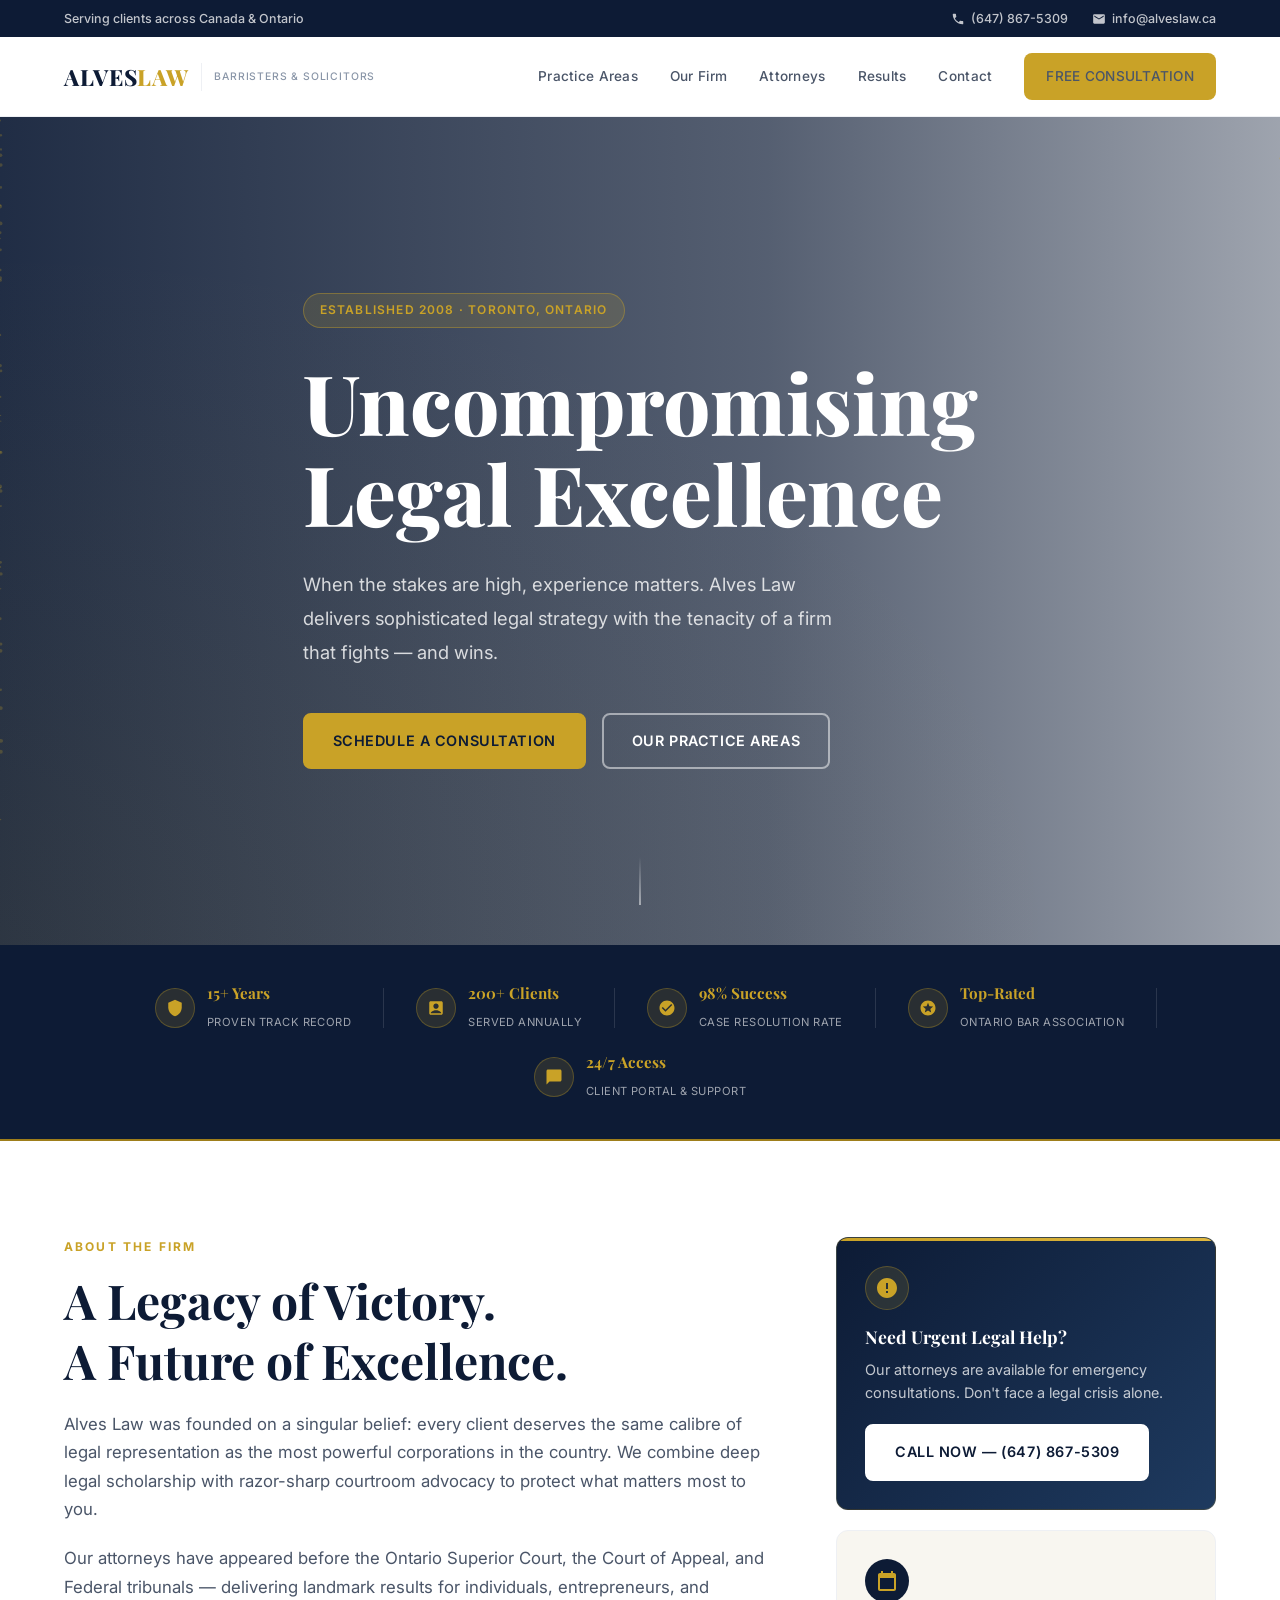
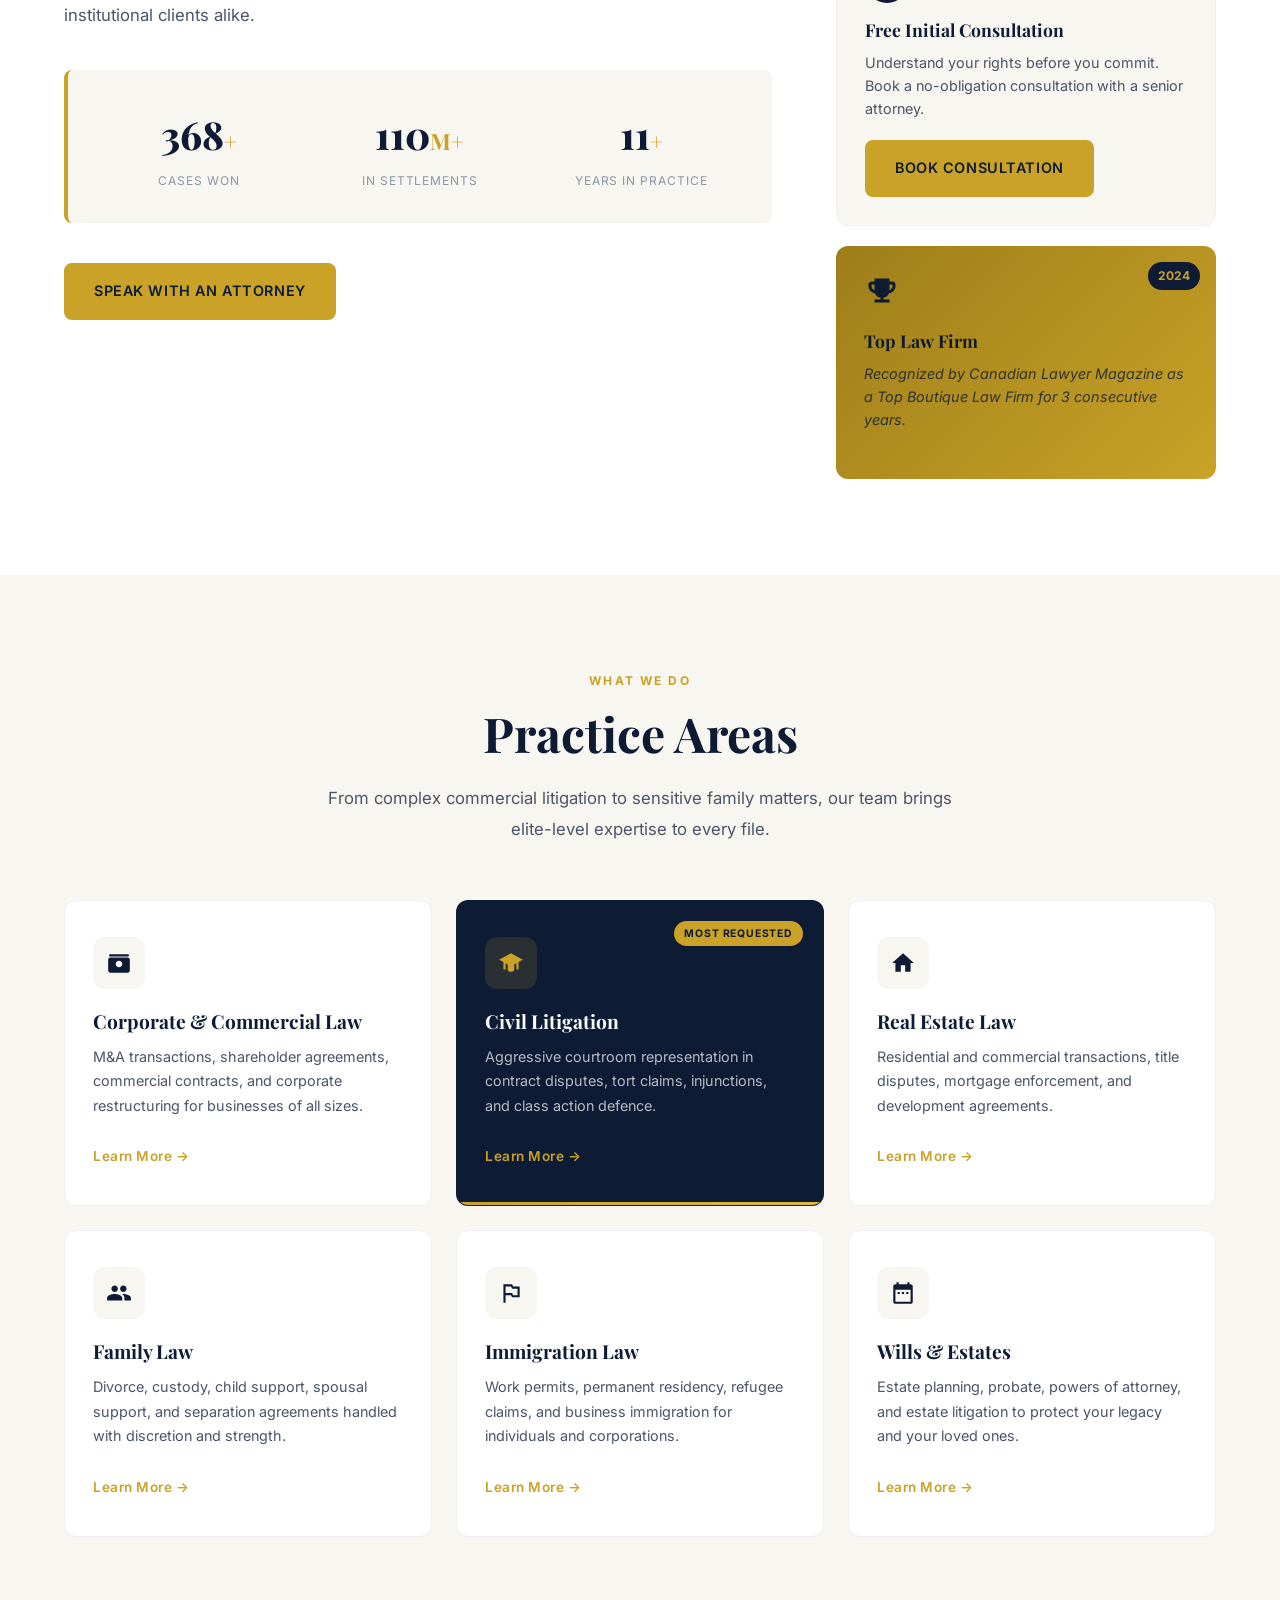
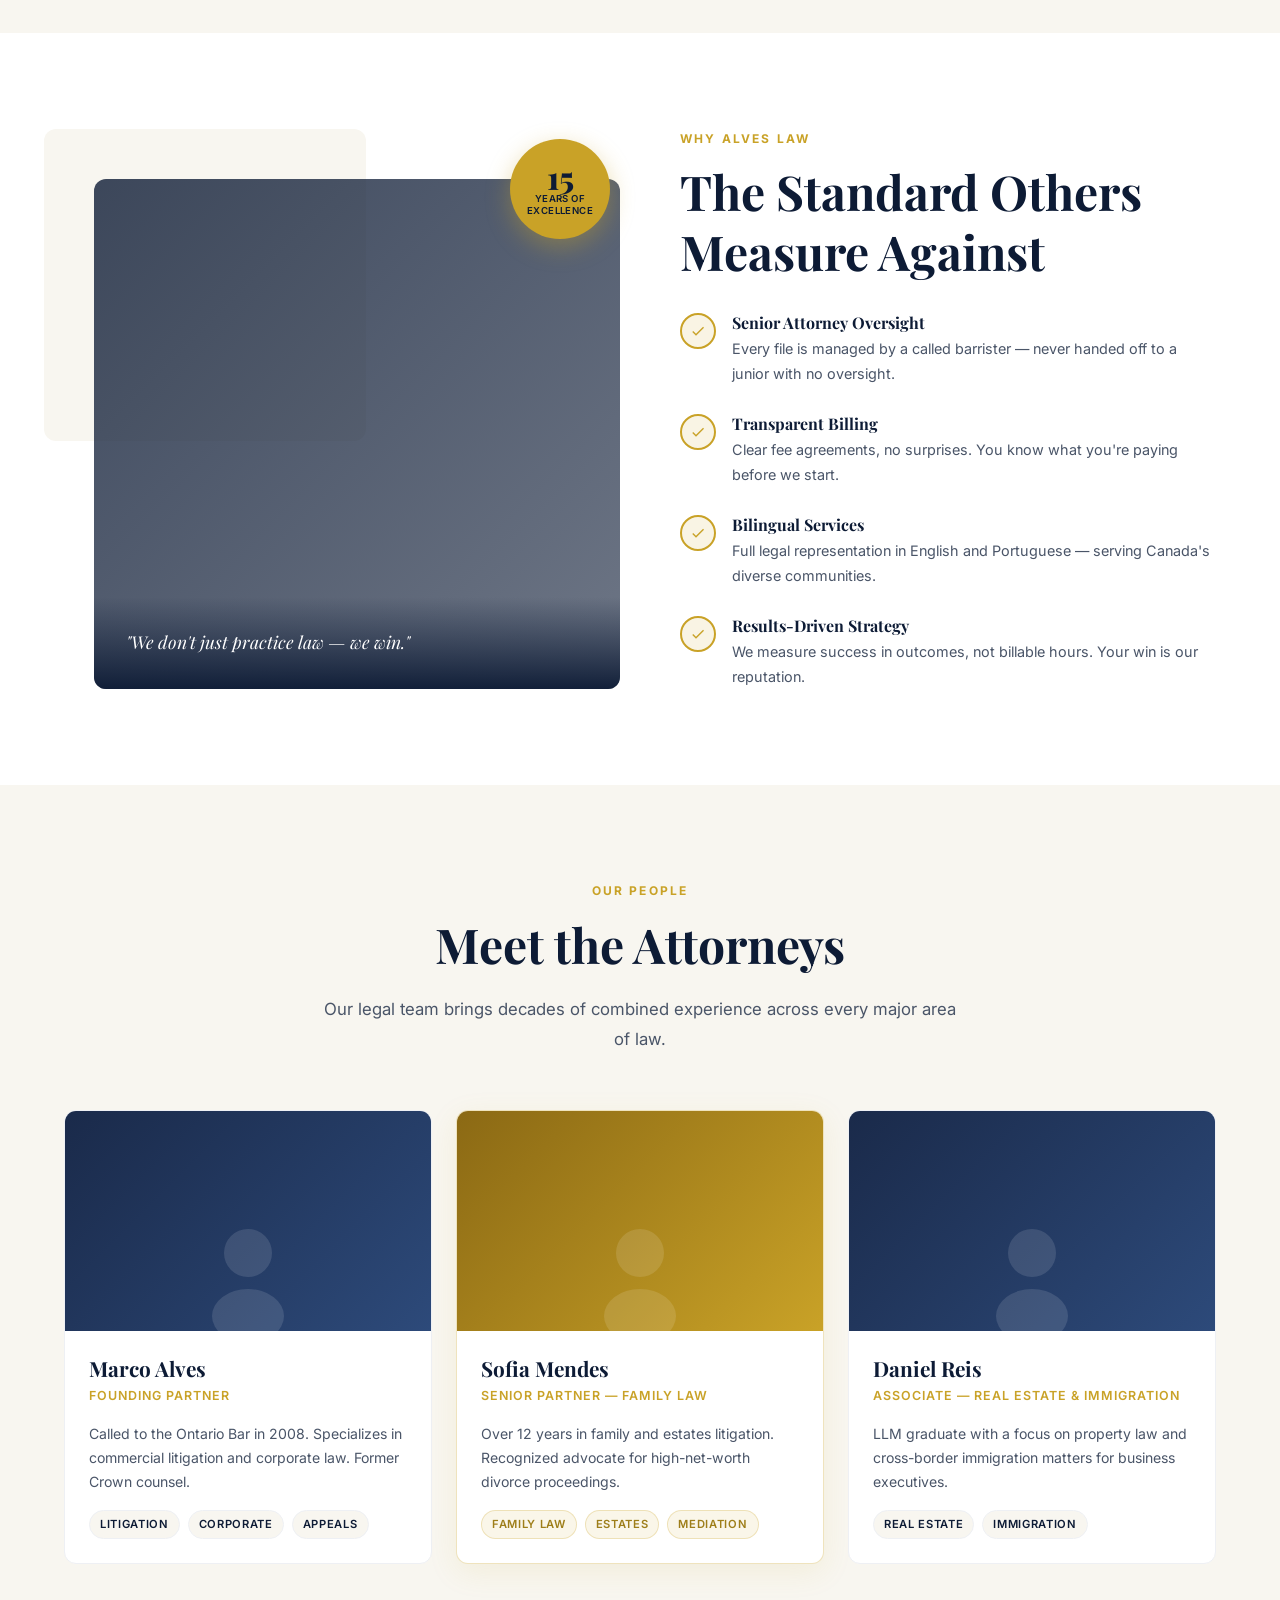
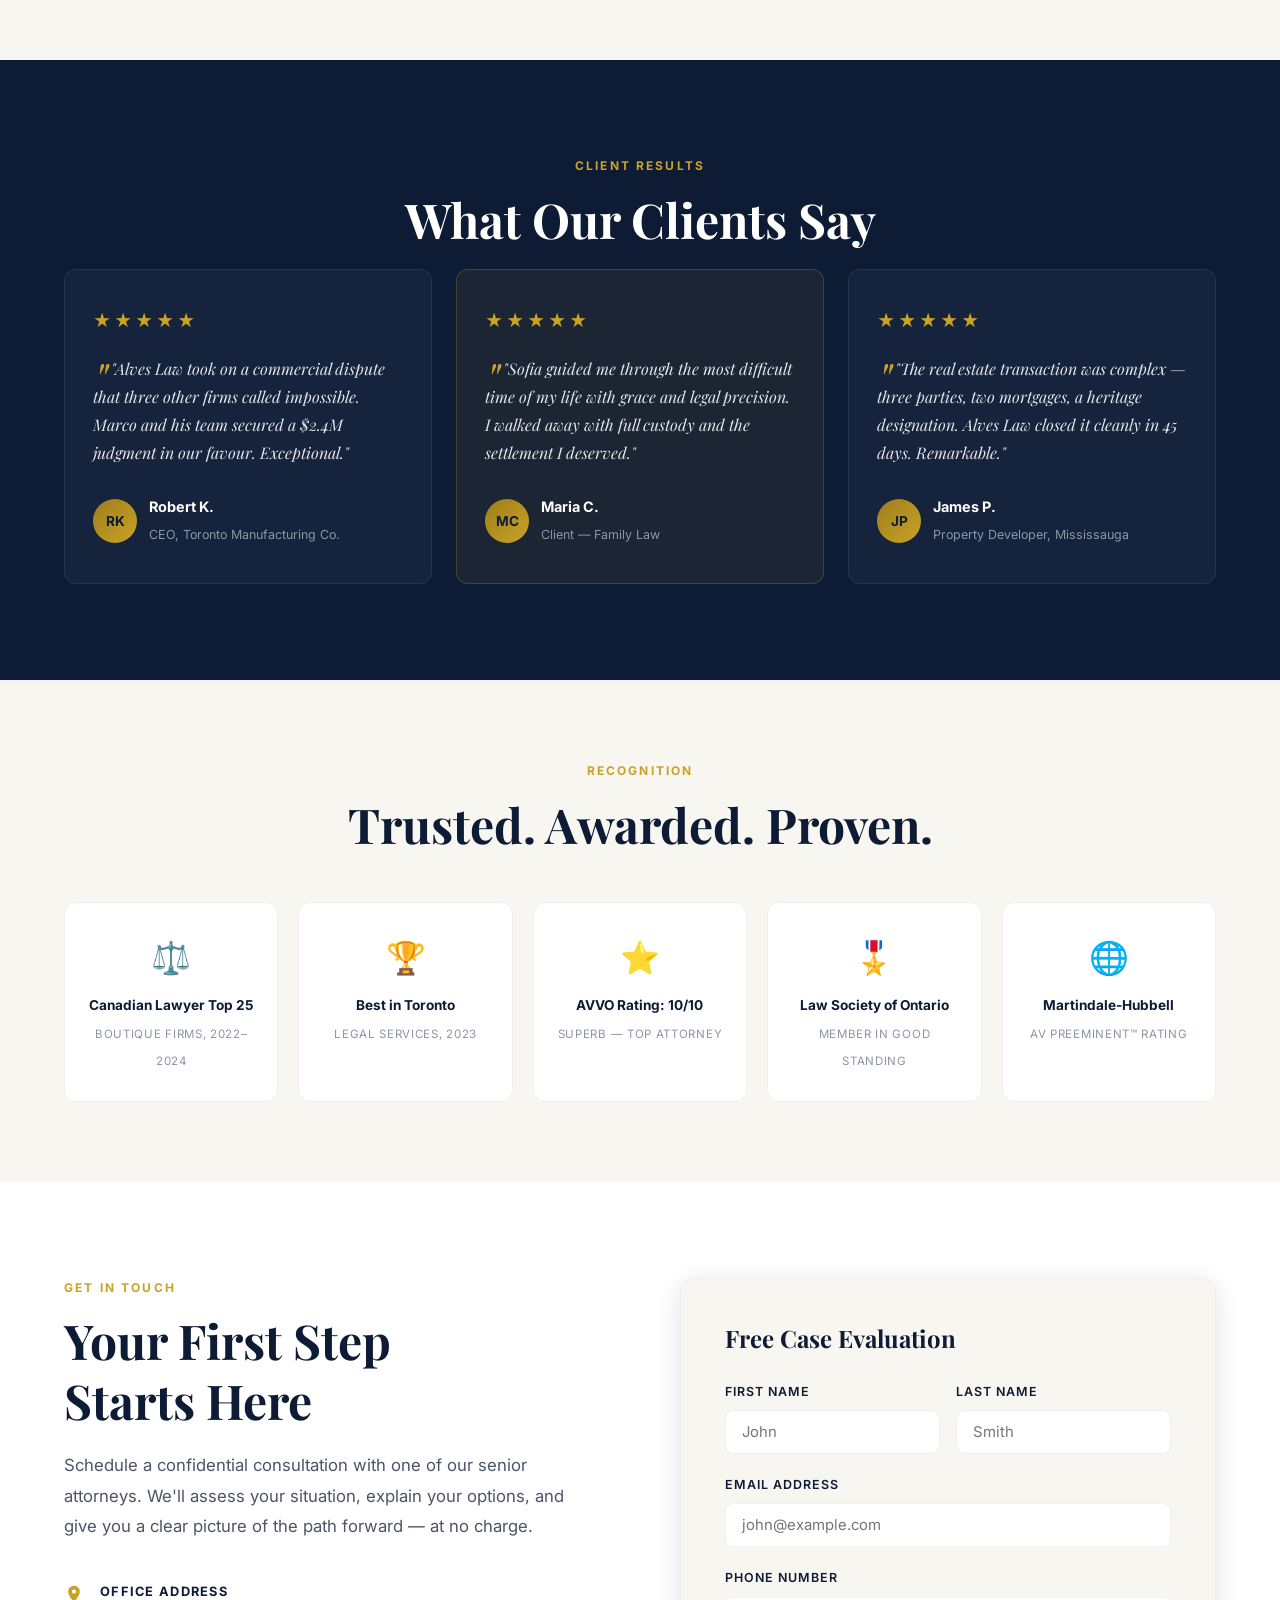
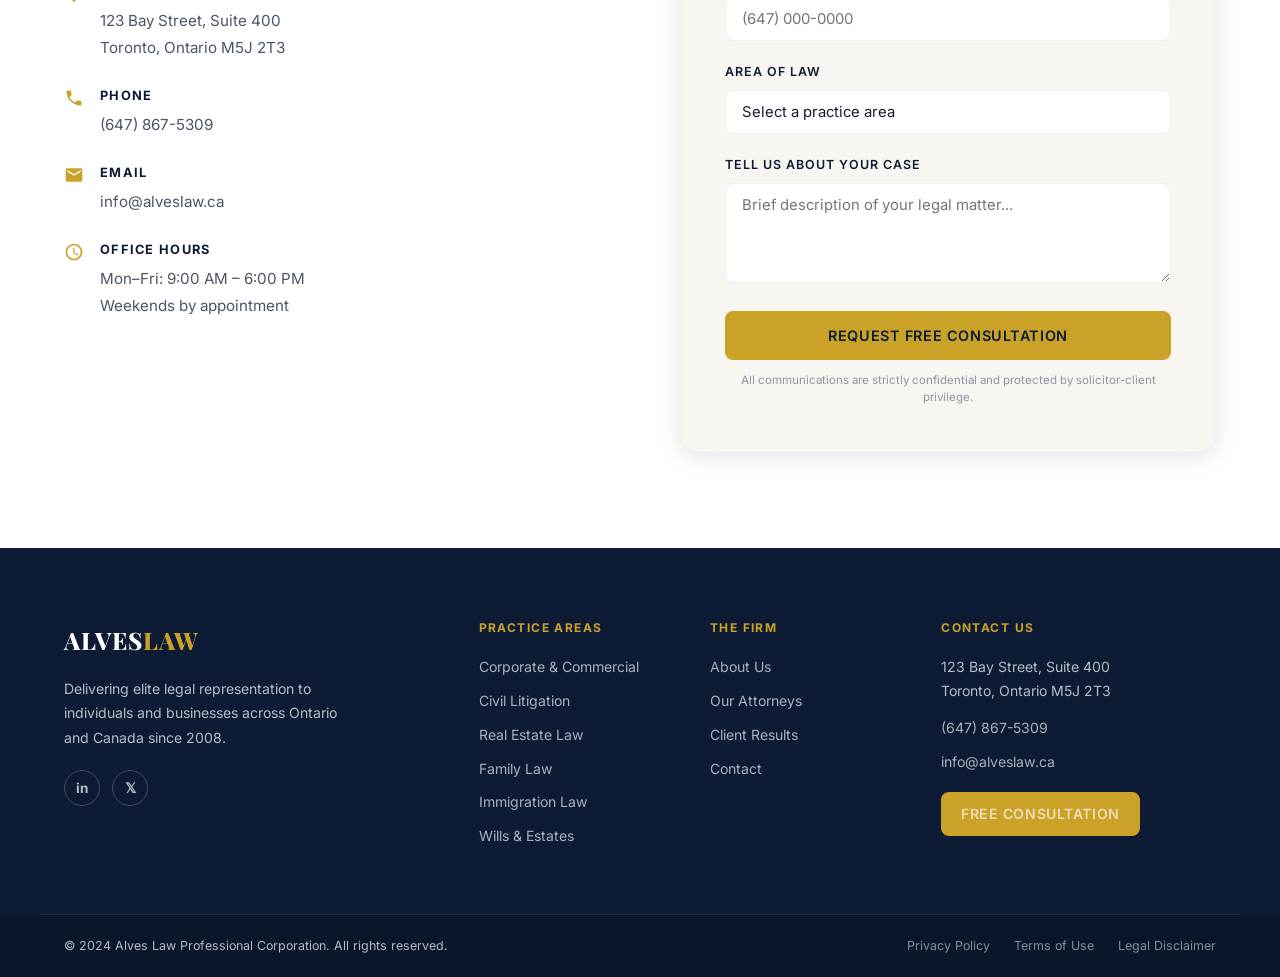
==== index.html @ ca3b2f68 "Add premium Alves Law homepage Full single-page homepage with navy/gold branding, hero section, trus" ====
<!DOCTYPE html>
<html lang="en">
<head>
  <meta charset="UTF-8" />
  <meta name="viewport" content="width=device-width, initial-scale=1.0" />
  <meta name="description" content="Alves Law — A premier Canadian law firm delivering exceptional legal counsel in corporate, litigation, real estate, and family law." />
  <title>Alves Law | Premier Canadian Law Firm</title>
  <link rel="preconnect" href="https://fonts.googleapis.com" />
  <link rel="preconnect" href="https://fonts.gstatic.com" crossorigin />
  <link href="https://fonts.googleapis.com/css2?family=Playfair+Display:wght@400;600;700;800&family=Inter:wght@300;400;500;600&display=swap" rel="stylesheet" />
  <link rel="stylesheet" href="css/style.css" />
</head>
<body>

  <!-- ─── TOP BAR ─────────────────────────────────────────────── -->
  <div class="top-bar">
    <div class="container top-bar__inner">
      <span>Serving clients across Canada &amp; Ontario</span>
      <div class="top-bar__right">
        <a href="tel:+16478675309"><svg viewBox="0 0 24 24"><path d="M6.6 10.8c1.4 2.8 3.8 5.1 6.6 6.6l2.2-2.2c.3-.3.7-.4 1-.2 1.1.4 2.3.6 3.6.6.6 0 1 .4 1 1V20c0 .6-.4 1-1 1-9.4 0-17-7.6-17-17 0-.6.4-1 1-1h3.5c.6 0 1 .4 1 1 0 1.3.2 2.5.6 3.6.1.3 0 .7-.2 1L6.6 10.8z"/></svg>(647) 867-5309</a>
        <a href="mailto:info@alveslaw.ca"><svg viewBox="0 0 24 24"><path d="M20 4H4c-1.1 0-2 .9-2 2v12c0 1.1.9 2 2 2h16c1.1 0 2-.9 2-2V6c0-1.1-.9-2-2-2zm0 4l-8 5-8-5V6l8 5 8-5v2z"/></svg>info@alveslaw.ca</a>
      </div>
    </div>
  </div>

  <!-- ─── NAVIGATION ──────────────────────────────────────────── -->
  <header class="navbar" id="navbar">
    <div class="container navbar__inner">
      <a href="/" class="logo">
        <span class="logo__wordmark">ALVES<span>LAW</span></span>
        <span class="logo__divider"></span>
        <span class="logo__sub">Barristers &amp; Solicitors</span>
      </a>
      <nav class="nav__links" id="navLinks">
        <a href="#practice-areas">Practice Areas</a>
        <a href="#about">Our Firm</a>
        <a href="#team">Attorneys</a>
        <a href="#testimonials">Results</a>
        <a href="#contact">Contact</a>
        <a href="#contact" class="btn btn--nav">Free Consultation</a>
      </nav>
      <button class="hamburger" id="hamburger" aria-label="Open menu">
        <span></span><span></span><span></span>
      </button>
    </div>
  </header>

  <!-- ─── HERO ────────────────────────────────────────────────── -->
  <section class="hero">
    <div class="hero__overlay"></div>
    <div class="hero__particles" id="particles"></div>
    <div class="container hero__content">
      <div class="hero__badge">Established 2008 · Toronto, Ontario</div>
      <h1 class="hero__headline">
        Uncompromising<br />Legal Excellence
      </h1>
      <p class="hero__sub">
        When the stakes are high, experience matters. Alves Law delivers
        sophisticated legal strategy with the tenacity of a firm that fights — and wins.
      </p>
      <div class="hero__cta">
        <a href="#contact" class="btn btn--primary">Schedule a Consultation</a>
        <a href="#practice-areas" class="btn btn--ghost">Our Practice Areas</a>
      </div>
    </div>
    <div class="hero__scroll">
      <span></span>
    </div>
  </section>

  <!-- ─── TRUST STRIP ─────────────────────────────────────────── -->
  <section class="trust-strip">
    <div class="container trust-strip__inner">
      <div class="trust-item">
        <div class="trust-item__icon">
          <svg viewBox="0 0 24 24"><path d="M12 1L3 5v6c0 5.55 3.84 10.74 9 12 5.16-1.26 9-6.45 9-12V5l-9-4z"/></svg>
        </div>
        <div>
          <strong>15+ Years</strong>
          <span>Proven Track Record</span>
        </div>
      </div>
      <div class="trust-divider"></div>
      <div class="trust-item">
        <div class="trust-item__icon">
          <svg viewBox="0 0 24 24"><path d="M19 3H5c-1.1 0-2 .9-2 2v14c0 1.1.9 2 2 2h14c1.1 0 2-.9 2-2V5c0-1.1-.9-2-2-2zm-7 3c1.93 0 3.5 1.57 3.5 3.5S13.93 13 12 13s-3.5-1.57-3.5-3.5S10.07 6 12 6zm7 13H5v-.23c0-.62.28-1.2.76-1.58C7.47 15.82 9.64 15 12 15s4.53.82 6.24 2.19c.48.38.76.97.76 1.58V19z"/></svg>
        </div>
        <div>
          <strong>200+ Clients</strong>
          <span>Served Annually</span>
        </div>
      </div>
      <div class="trust-divider"></div>
      <div class="trust-item">
        <div class="trust-item__icon">
          <svg viewBox="0 0 24 24"><path d="M12 2C6.48 2 2 6.48 2 12s4.48 10 10 10 10-4.48 10-10S17.52 2 12 2zm-2 15l-5-5 1.41-1.41L10 14.17l7.59-7.59L19 8l-9 9z"/></svg>
        </div>
        <div>
          <strong>98% Success</strong>
          <span>Case Resolution Rate</span>
        </div>
      </div>
      <div class="trust-divider"></div>
      <div class="trust-item">
        <div class="trust-item__icon">
          <svg viewBox="0 0 24 24"><path d="M11.99 2C6.47 2 2 6.48 2 12s4.47 10 9.99 10C17.52 22 22 17.52 22 12S17.52 2 11.99 2zm4.24 16L12 15.45 7.77 18l1.12-4.81-3.73-3.23 4.92-.42L12 5l1.92 4.53 4.92.42-3.73 3.23L16.23 18z"/></svg>
        </div>
        <div>
          <strong>Top-Rated</strong>
          <span>Ontario Bar Association</span>
        </div>
      </div>
      <div class="trust-divider"></div>
      <div class="trust-item">
        <div class="trust-item__icon">
          <svg viewBox="0 0 24 24"><path d="M20 2H4c-1.1 0-2 .9-2 2v18l4-4h14c1.1 0 2-.9 2-2V4c0-1.1-.9-2-2-2z"/></svg>
        </div>
        <div>
          <strong>24/7 Access</strong>
          <span>Client Portal &amp; Support</span>
        </div>
      </div>
    </div>
  </section>

  <!-- ─── INTRO + SIDE CARDS ──────────────────────────────────── -->
  <section class="intro" id="about">
    <div class="container intro__grid">
      <div class="intro__main">
        <div class="section-label">About the Firm</div>
        <h2 class="section-title">A Legacy of Victory.<br />A Future of Excellence.</h2>
        <p>Alves Law was founded on a singular belief: every client deserves the same calibre of legal representation as the most powerful corporations in the country. We combine deep legal scholarship with razor-sharp courtroom advocacy to protect what matters most to you.</p>
        <p>Our attorneys have appeared before the Ontario Superior Court, the Court of Appeal, and Federal tribunals — delivering landmark results for individuals, entrepreneurs, and institutional clients alike.</p>
        <div class="intro__stats">
          <div class="stat">
            <span class="stat__num" data-target="500">0</span><span class="stat__suffix">+</span>
            <span class="stat__label">Cases Won</span>
          </div>
          <div class="stat">
            <span class="stat__num" data-target="150">0</span><span class="stat__suffix">M+</span>
            <span class="stat__label">In Settlements</span>
          </div>
          <div class="stat">
            <span class="stat__num" data-target="15">0</span><span class="stat__suffix">+</span>
            <span class="stat__label">Years in Practice</span>
          </div>
        </div>
        <a href="#contact" class="btn btn--primary">Speak With an Attorney</a>
      </div>
      <aside class="intro__sidebar">
        <div class="side-card side-card--urgent">
          <div class="side-card__icon">
            <svg viewBox="0 0 24 24"><path d="M12 2C6.48 2 2 6.48 2 12s4.48 10 10 10 10-4.48 10-10S17.52 2 12 2zm1 15h-2v-2h2v2zm0-4h-2V7h2v6z"/></svg>
          </div>
          <h3>Need Urgent Legal Help?</h3>
          <p>Our attorneys are available for emergency consultations. Don't face a legal crisis alone.</p>
          <a href="tel:+16478675309" class="btn btn--white">Call Now — (647) 867-5309</a>
        </div>
        <div class="side-card side-card--consult">
          <div class="side-card__icon">
            <svg viewBox="0 0 24 24"><path d="M19 4h-1V2h-2v2H8V2H6v2H5c-1.11 0-1.99.9-1.99 2L3 20c0 1.1.89 2 2 2h14c1.1 0 2-.9 2-2V6c0-1.1-.9-2-2-2zm0 16H5V9h14v11z"/></svg>
          </div>
          <h3>Free Initial Consultation</h3>
          <p>Understand your rights before you commit. Book a no-obligation consultation with a senior attorney.</p>
          <a href="#contact" class="btn btn--gold">Book Consultation</a>
        </div>
        <div class="side-card side-card--award">
          <div class="side-card__badge">2024</div>
          <svg class="side-card__trophy" viewBox="0 0 24 24"><path d="M19 5h-2V3H7v2H5c-1.1 0-2 .9-2 2v1c0 2.55 1.92 4.63 4.39 4.94.63 1.5 1.98 2.63 3.61 2.96V17H7v2h10v-2h-4v-1.1c1.63-.33 2.98-1.46 3.61-2.96C19.08 12.63 21 10.55 21 8V7c0-1.1-.9-2-2-2zM5 8V7h2v3.82C5.84 10.4 5 9.3 5 8zm14 0c0 1.3-.84 2.4-2 2.82V7h2v1z"/></svg>
          <h3>Top Law Firm</h3>
          <p>Recognized by <em>Canadian Lawyer Magazine</em> as a Top Boutique Law Firm for 3 consecutive years.</p>
        </div>
      </aside>
    </div>
  </section>

  <!-- ─── PRACTICE AREAS ──────────────────────────────────────── -->
  <section class="practice" id="practice-areas">
    <div class="container">
      <div class="section-label center">What We Do</div>
      <h2 class="section-title center">Practice Areas</h2>
      <p class="section-sub">From complex commercial litigation to sensitive family matters, our team brings elite-level expertise to every file.</p>
      <div class="practice__grid">

        <div class="practice-card">
          <div class="practice-card__icon">
            <svg viewBox="0 0 24 24"><path d="M20 7H4c-1.1 0-2 .9-2 2v10c0 1.1.9 2 2 2h16c1.1 0 2-.9 2-2V9c0-1.1-.9-2-2-2zm-8 9c-1.66 0-3-1.34-3-3s1.34-3 3-3 3 1.34 3 3-1.34 3-3 3zM3 6h18V4H3v2z"/></svg>
          </div>
          <h3>Corporate &amp; Commercial Law</h3>
          <p>M&amp;A transactions, shareholder agreements, commercial contracts, and corporate restructuring for businesses of all sizes.</p>
          <a href="#contact" class="practice-card__link">Learn More →</a>
        </div>

        <div class="practice-card practice-card--featured">
          <div class="practice-card__badge">Most Requested</div>
          <div class="practice-card__icon">
            <svg viewBox="0 0 24 24"><path d="M12 3L1 9l4 2.18V18h2v-5.82l2 1.09V18c0 1.1.9 2 2 2h2c1.1 0 2-.9 2-2v-4.73l2-1.09V18h2v-6.82L23 9 12 3z"/></svg>
          </div>
          <h3>Civil Litigation</h3>
          <p>Aggressive courtroom representation in contract disputes, tort claims, injunctions, and class action defence.</p>
          <a href="#contact" class="practice-card__link">Learn More →</a>
        </div>

        <div class="practice-card">
          <div class="practice-card__icon">
            <svg viewBox="0 0 24 24"><path d="M10 20v-6h4v6h5v-8h3L12 3 2 12h3v8z"/></svg>
          </div>
          <h3>Real Estate Law</h3>
          <p>Residential and commercial transactions, title disputes, mortgage enforcement, and development agreements.</p>
          <a href="#contact" class="practice-card__link">Learn More →</a>
        </div>

        <div class="practice-card">
          <div class="practice-card__icon">
            <svg viewBox="0 0 24 24"><path d="M16 11c1.66 0 2.99-1.34 2.99-3S17.66 5 16 5c-1.66 0-3 1.34-3 3s1.34 3 3 3zm-8 0c1.66 0 2.99-1.34 2.99-3S9.66 5 8 5C6.34 5 5 6.34 5 8s1.34 3 3 3zm0 2c-2.33 0-7 1.17-7 3.5V19h14v-2.5c0-2.33-4.67-3.5-7-3.5zm8 0c-.29 0-.62.02-.97.05 1.16.84 1.97 1.97 1.97 3.45V19h6v-2.5c0-2.33-4.67-3.5-7-3.5z"/></svg>
          </div>
          <h3>Family Law</h3>
          <p>Divorce, custody, child support, spousal support, and separation agreements handled with discretion and strength.</p>
          <a href="#contact" class="practice-card__link">Learn More →</a>
        </div>

        <div class="practice-card">
          <div class="practice-card__icon">
            <svg viewBox="0 0 24 24"><path d="M14 6l-1-2H5v17h2v-7h5l1 2h7V6h-6zm4 8h-4l-1-2H7V6h5l1 2h5v6z"/></svg>
          </div>
          <h3>Immigration Law</h3>
          <p>Work permits, permanent residency, refugee claims, and business immigration for individuals and corporations.</p>
          <a href="#contact" class="practice-card__link">Learn More →</a>
        </div>

        <div class="practice-card">
          <div class="practice-card__icon">
            <svg viewBox="0 0 24 24"><path d="M9 11H7v2h2v-2zm4 0h-2v2h2v-2zm4 0h-2v2h2v-2zm2-7h-1V2h-2v2H8V2H6v2H5c-1.11 0-1.99.9-1.99 2L3 20c0 1.1.89 2 2 2h14c1.1 0 2-.9 2-2V6c0-1.1-.9-2-2-2zm0 16H5V9h14v11z"/></svg>
          </div>
          <h3>Wills &amp; Estates</h3>
          <p>Estate planning, probate, powers of attorney, and estate litigation to protect your legacy and your loved ones.</p>
          <a href="#contact" class="practice-card__link">Learn More →</a>
        </div>

      </div>
    </div>
  </section>

  <!-- ─── WHY CHOOSE US ───────────────────────────────────────── -->
  <section class="why">
    <div class="container why__inner">
      <div class="why__image">
        <div class="why__image-block">
          <div class="why__image-accent"></div>
          <div class="why__image-main">
            <div class="why__image-overlay">
              <span class="why__image-quote">"We don't just practice law — we win."</span>
            </div>
          </div>
          <div class="why__experience-badge">
            <strong>15</strong>
            <span>Years of<br/>Excellence</span>
          </div>
        </div>
      </div>
      <div class="why__content">
        <div class="section-label">Why Alves Law</div>
        <h2 class="section-title">The Standard Others<br />Measure Against</h2>
        <div class="why__list">
          <div class="why__item">
            <div class="why__item-icon">
              <svg viewBox="0 0 24 24"><path d="M9 16.17L4.83 12l-1.42 1.41L9 19 21 7l-1.41-1.41z"/></svg>
            </div>
            <div>
              <h4>Senior Attorney Oversight</h4>
              <p>Every file is managed by a called barrister — never handed off to a junior with no oversight.</p>
            </div>
          </div>
          <div class="why__item">
            <div class="why__item-icon">
              <svg viewBox="0 0 24 24"><path d="M9 16.17L4.83 12l-1.42 1.41L9 19 21 7l-1.41-1.41z"/></svg>
            </div>
            <div>
              <h4>Transparent Billing</h4>
              <p>Clear fee agreements, no surprises. You know what you're paying before we start.</p>
            </div>
          </div>
          <div class="why__item">
            <div class="why__item-icon">
              <svg viewBox="0 0 24 24"><path d="M9 16.17L4.83 12l-1.42 1.41L9 19 21 7l-1.41-1.41z"/></svg>
            </div>
            <div>
              <h4>Bilingual Services</h4>
              <p>Full legal representation in English and Portuguese — serving Canada's diverse communities.</p>
            </div>
          </div>
          <div class="why__item">
            <div class="why__item-icon">
              <svg viewBox="0 0 24 24"><path d="M9 16.17L4.83 12l-1.42 1.41L9 19 21 7l-1.41-1.41z"/></svg>
            </div>
            <div>
              <h4>Results-Driven Strategy</h4>
              <p>We measure success in outcomes, not billable hours. Your win is our reputation.</p>
            </div>
          </div>
        </div>
      </div>
    </div>
  </section>

  <!-- ─── ATTORNEYS ────────────────────────────────────────────── -->
  <section class="team" id="team">
    <div class="container">
      <div class="section-label center">Our People</div>
      <h2 class="section-title center">Meet the Attorneys</h2>
      <p class="section-sub">Our legal team brings decades of combined experience across every major area of law.</p>
      <div class="team__grid">

        <div class="attorney-card">
          <div class="attorney-card__photo">
            <div class="attorney-card__photo-inner" style="background: linear-gradient(135deg, #1a2a4a 0%, #2d4a7a 100%);">
              <svg viewBox="0 0 80 80" class="attorney-silhouette"><circle cx="40" cy="28" r="16" fill="rgba(255,255,255,0.2)"/><ellipse cx="40" cy="70" rx="24" ry="18" fill="rgba(255,255,255,0.2)"/></svg>
            </div>
          </div>
          <div class="attorney-card__info">
            <h3>Marco Alves</h3>
            <span class="attorney-card__title">Founding Partner</span>
            <p>Called to the Ontario Bar in 2008. Specializes in commercial litigation and corporate law. Former Crown counsel.</p>
            <div class="attorney-card__tags">
              <span>Litigation</span><span>Corporate</span><span>Appeals</span>
            </div>
          </div>
        </div>

        <div class="attorney-card attorney-card--featured">
          <div class="attorney-card__photo">
            <div class="attorney-card__photo-inner" style="background: linear-gradient(135deg, #8b6914 0%, #c9a227 100%);">
              <svg viewBox="0 0 80 80" class="attorney-silhouette"><circle cx="40" cy="28" r="16" fill="rgba(255,255,255,0.2)"/><ellipse cx="40" cy="70" rx="24" ry="18" fill="rgba(255,255,255,0.2)"/></svg>
            </div>
          </div>
          <div class="attorney-card__info">
            <h3>Sofia Mendes</h3>
            <span class="attorney-card__title">Senior Partner — Family Law</span>
            <p>Over 12 years in family and estates litigation. Recognized advocate for high-net-worth divorce proceedings.</p>
            <div class="attorney-card__tags">
              <span>Family Law</span><span>Estates</span><span>Mediation</span>
            </div>
          </div>
        </div>

        <div class="attorney-card">
          <div class="attorney-card__photo">
            <div class="attorney-card__photo-inner" style="background: linear-gradient(135deg, #1a2a4a 0%, #2d4a7a 100%);">
              <svg viewBox="0 0 80 80" class="attorney-silhouette"><circle cx="40" cy="28" r="16" fill="rgba(255,255,255,0.2)"/><ellipse cx="40" cy="70" rx="24" ry="18" fill="rgba(255,255,255,0.2)"/></svg>
            </div>
          </div>
          <div class="attorney-card__info">
            <h3>Daniel Reis</h3>
            <span class="attorney-card__title">Associate — Real Estate &amp; Immigration</span>
            <p>LLM graduate with a focus on property law and cross-border immigration matters for business executives.</p>
            <div class="attorney-card__tags">
              <span>Real Estate</span><span>Immigration</span>
            </div>
          </div>
        </div>

      </div>
    </div>
  </section>

  <!-- ─── TESTIMONIALS ─────────────────────────────────────────── -->
  <section class="testimonials" id="testimonials">
    <div class="container">
      <div class="section-label center">Client Results</div>
      <h2 class="section-title center">What Our Clients Say</h2>
      <div class="testimonials__grid">

        <div class="testimonial-card">
          <div class="testimonial-card__stars">★★★★★</div>
          <blockquote>"Alves Law took on a commercial dispute that three other firms called impossible. Marco and his team secured a $2.4M judgment in our favour. Exceptional."</blockquote>
          <div class="testimonial-card__author">
            <div class="testimonial-card__avatar">RK</div>
            <div>
              <strong>Robert K.</strong>
              <span>CEO, Toronto Manufacturing Co.</span>
            </div>
          </div>
        </div>

        <div class="testimonial-card testimonial-card--featured">
          <div class="testimonial-card__stars">★★★★★</div>
          <blockquote>"Sofia guided me through the most difficult time of my life with grace and legal precision. I walked away with full custody and the settlement I deserved."</blockquote>
          <div class="testimonial-card__author">
            <div class="testimonial-card__avatar">MC</div>
            <div>
              <strong>Maria C.</strong>
              <span>Client — Family Law</span>
            </div>
          </div>
        </div>

        <div class="testimonial-card">
          <div class="testimonial-card__stars">★★★★★</div>
          <blockquote>"The real estate transaction was complex — three parties, two mortgages, a heritage designation. Alves Law closed it cleanly in 45 days. Remarkable."</blockquote>
          <div class="testimonial-card__author">
            <div class="testimonial-card__avatar">JP</div>
            <div>
              <strong>James P.</strong>
              <span>Property Developer, Mississauga</span>
            </div>
          </div>
        </div>

      </div>
    </div>
  </section>

  <!-- ─── AWARDS BANNER ────────────────────────────────────────── -->
  <section class="awards">
    <div class="container awards__inner">
      <div class="section-label center">Recognition</div>
      <h2 class="section-title center">Trusted. Awarded. Proven.</h2>
      <div class="awards__grid">
        <div class="award-badge">
          <div class="award-badge__icon">⚖️</div>
          <strong>Canadian Lawyer Top 25</strong>
          <span>Boutique Firms, 2022–2024</span>
        </div>
        <div class="award-badge">
          <div class="award-badge__icon">🏆</div>
          <strong>Best in Toronto</strong>
          <span>Legal Services, 2023</span>
        </div>
        <div class="award-badge">
          <div class="award-badge__icon">⭐</div>
          <strong>AVVO Rating: 10/10</strong>
          <span>Superb — Top Attorney</span>
        </div>
        <div class="award-badge">
          <div class="award-badge__icon">🎖️</div>
          <strong>Law Society of Ontario</strong>
          <span>Member in Good Standing</span>
        </div>
        <div class="award-badge">
          <div class="award-badge__icon">🌐</div>
          <strong>Martindale-Hubbell</strong>
          <span>AV Preeminent™ Rating</span>
        </div>
      </div>
    </div>
  </section>

  <!-- ─── CONTACT ──────────────────────────────────────────────── -->
  <section class="contact" id="contact">
    <div class="container contact__grid">
      <div class="contact__info">
        <div class="section-label">Get In Touch</div>
        <h2 class="section-title">Your First Step<br />Starts Here</h2>
        <p>Schedule a confidential consultation with one of our senior attorneys. We'll assess your situation, explain your options, and give you a clear picture of the path forward — at no charge.</p>
        <div class="contact__details">
          <div class="contact__detail-item">
            <svg viewBox="0 0 24 24"><path d="M12 2C8.13 2 5 5.13 5 9c0 5.25 7 13 7 13s7-7.75 7-13c0-3.87-3.13-7-7-7zm0 9.5c-1.38 0-2.5-1.12-2.5-2.5s1.12-2.5 2.5-2.5 2.5 1.12 2.5 2.5-1.12 2.5-2.5 2.5z"/></svg>
            <div>
              <strong>Office Address</strong>
              <span>123 Bay Street, Suite 400<br/>Toronto, Ontario M5J 2T3</span>
            </div>
          </div>
          <div class="contact__detail-item">
            <svg viewBox="0 0 24 24"><path d="M6.6 10.8c1.4 2.8 3.8 5.1 6.6 6.6l2.2-2.2c.3-.3.7-.4 1-.2 1.1.4 2.3.6 3.6.6.6 0 1 .4 1 1V20c0 .6-.4 1-1 1-9.4 0-17-7.6-17-17 0-.6.4-1 1-1h3.5c.6 0 1 .4 1 1 0 1.3.2 2.5.6 3.6.1.3 0 .7-.2 1L6.6 10.8z"/></svg>
            <div>
              <strong>Phone</strong>
              <span><a href="tel:+16478675309">(647) 867-5309</a></span>
            </div>
          </div>
          <div class="contact__detail-item">
            <svg viewBox="0 0 24 24"><path d="M20 4H4c-1.1 0-2 .9-2 2v12c0 1.1.9 2 2 2h16c1.1 0 2-.9 2-2V6c0-1.1-.9-2-2-2zm0 4l-8 5-8-5V6l8 5 8-5v2z"/></svg>
            <div>
              <strong>Email</strong>
              <span><a href="mailto:info@alveslaw.ca">info@alveslaw.ca</a></span>
            </div>
          </div>
          <div class="contact__detail-item">
            <svg viewBox="0 0 24 24"><path d="M11.99 2C6.47 2 2 6.48 2 12s4.47 10 9.99 10C17.52 22 22 17.52 22 12S17.52 2 11.99 2zM12 20c-4.42 0-8-3.58-8-8s3.58-8 8-8 8 3.58 8 8-3.58 8-8 8zm.5-13H11v6l5.25 3.15.75-1.23-4.5-2.67V7z"/></svg>
            <div>
              <strong>Office Hours</strong>
              <span>Mon–Fri: 9:00 AM – 6:00 PM<br/>Weekends by appointment</span>
            </div>
          </div>
        </div>
      </div>
      <div class="contact__form-wrap">
        <form class="contact__form" id="contactForm">
          <h3>Free Case Evaluation</h3>
          <div class="form-row">
            <div class="form-group">
              <label for="firstName">First Name</label>
              <input type="text" id="firstName" name="firstName" placeholder="John" required />
            </div>
            <div class="form-group">
              <label for="lastName">Last Name</label>
              <input type="text" id="lastName" name="lastName" placeholder="Smith" required />
            </div>
          </div>
          <div class="form-group">
            <label for="email">Email Address</label>
            <input type="email" id="email" name="email" placeholder="john@example.com" required />
          </div>
          <div class="form-group">
            <label for="phone">Phone Number</label>
            <input type="tel" id="phone" name="phone" placeholder="(647) 000-0000" />
          </div>
          <div class="form-group">
            <label for="practice">Area of Law</label>
            <select id="practice" name="practice">
              <option value="">Select a practice area</option>
              <option>Corporate &amp; Commercial Law</option>
              <option>Civil Litigation</option>
              <option>Real Estate Law</option>
              <option>Family Law</option>
              <option>Immigration Law</option>
              <option>Wills &amp; Estates</option>
              <option>Other</option>
            </select>
          </div>
          <div class="form-group">
            <label for="message">Tell Us About Your Case</label>
            <textarea id="message" name="message" rows="4" placeholder="Brief description of your legal matter..."></textarea>
          </div>
          <button type="submit" class="btn btn--primary btn--full">Request Free Consultation</button>
          <p class="form-disclaimer">All communications are strictly confidential and protected by solicitor-client privilege.</p>
        </form>
      </div>
    </div>
  </section>

  <!-- ─── FOOTER ───────────────────────────────────────────────── -->
  <footer class="footer">
    <div class="container footer__inner">
      <div class="footer__brand">
        <span class="logo__wordmark">ALVES<span>LAW</span></span>
        <p>Delivering elite legal representation to individuals and businesses across Ontario and Canada since 2008.</p>
        <div class="footer__social">
          <a href="#" aria-label="LinkedIn">in</a>
          <a href="#" aria-label="Twitter">𝕏</a>
        </div>
      </div>
      <div class="footer__nav">
        <h4>Practice Areas</h4>
        <a href="#practice-areas">Corporate &amp; Commercial</a>
        <a href="#practice-areas">Civil Litigation</a>
        <a href="#practice-areas">Real Estate Law</a>
        <a href="#practice-areas">Family Law</a>
        <a href="#practice-areas">Immigration Law</a>
        <a href="#practice-areas">Wills &amp; Estates</a>
      </div>
      <div class="footer__nav">
        <h4>The Firm</h4>
        <a href="#about">About Us</a>
        <a href="#team">Our Attorneys</a>
        <a href="#testimonials">Client Results</a>
        <a href="#contact">Contact</a>
      </div>
      <div class="footer__contact">
        <h4>Contact Us</h4>
        <p>123 Bay Street, Suite 400<br/>Toronto, Ontario M5J 2T3</p>
        <a href="tel:+16478675309">(647) 867-5309</a>
        <a href="mailto:info@alveslaw.ca">info@alveslaw.ca</a>
        <a href="#contact" class="btn btn--gold btn--sm">Free Consultation</a>
      </div>
    </div>
    <div class="footer__bottom">
      <div class="container footer__bottom-inner">
        <span>© 2024 Alves Law Professional Corporation. All rights reserved.</span>
        <div>
          <a href="#">Privacy Policy</a>
          <a href="#">Terms of Use</a>
          <a href="#">Legal Disclaimer</a>
        </div>
      </div>
    </div>
  </footer>

  <!-- ─── FLOATING CTA ─────────────────────────────────────────── -->
  <a href="tel:+16478675309" class="float-cta" id="floatCta">
    <svg viewBox="0 0 24 24"><path d="M6.6 10.8c1.4 2.8 3.8 5.1 6.6 6.6l2.2-2.2c.3-.3.7-.4 1-.2 1.1.4 2.3.6 3.6.6.6 0 1 .4 1 1V20c0 .6-.4 1-1 1-9.4 0-17-7.6-17-17 0-.6.4-1 1-1h3.5c.6 0 1 .4 1 1 0 1.3.2 2.5.6 3.6.1.3 0 .7-.2 1L6.6 10.8z"/></svg>
    <span>Call Now</span>
  </a>

  <script src="js/main.js"></script>
</body>
</html>
---- css/style.css ----
/* ─── RESET & BASE ─────────────────────────────────────────────── */
*, *::before, *::after { box-sizing: border-box; margin: 0; padding: 0; }

:root {
  --navy:      #0d1b35;
  --navy-mid:  #152847;
  --navy-light:#1e3a5f;
  --gold:      #c9a227;
  --gold-light:#e0b840;
  --gold-dark: #9e7e1a;
  --white:     #ffffff;
  --off-white: #f8f6f0;
  --gray-light:#eef0f4;
  --gray:      #8a96a8;
  --text:      #1a1a2e;
  --text-light:#4a5568;
  --border:    rgba(201,162,39,0.25);
  --shadow:    0 4px 24px rgba(13,27,53,0.12);
  --shadow-lg: 0 16px 60px rgba(13,27,53,0.18);
  --radius:    8px;
  --transition: 0.3s cubic-bezier(0.4,0,0.2,1);
}

html { scroll-behavior: smooth; }

body {
  font-family: 'Inter', sans-serif;
  font-size: 16px;
  line-height: 1.7;
  color: var(--text);
  background: var(--white);
  overflow-x: hidden;
}

h1,h2,h3,h4,h5 {
  font-family: 'Playfair Display', serif;
  line-height: 1.25;
}

a { text-decoration: none; color: inherit; }
img { max-width: 100%; display: block; }

svg { fill: currentColor; width: 24px; height: 24px; flex-shrink: 0; }

.container {
  max-width: 1200px;
  margin: 0 auto;
  padding: 0 24px;
}

/* ─── BUTTONS ──────────────────────────────────────────────────── */
.btn {
  display: inline-flex;
  align-items: center;
  gap: 8px;
  padding: 14px 28px;
  border-radius: var(--radius);
  font-family: 'Inter', sans-serif;
  font-size: 0.9rem;
  font-weight: 600;
  letter-spacing: 0.04em;
  cursor: pointer;
  border: 2px solid transparent;
  transition: var(--transition);
  text-transform: uppercase;
  white-space: nowrap;
}
.btn--primary {
  background: var(--gold);
  color: var(--navy);
  border-color: var(--gold);
}
.btn--primary:hover {
  background: var(--gold-light);
  border-color: var(--gold-light);
  transform: translateY(-2px);
  box-shadow: 0 8px 24px rgba(201,162,39,0.35);
}
.btn--ghost {
  background: transparent;
  color: var(--white);
  border-color: rgba(255,255,255,0.5);
}
.btn--ghost:hover {
  background: rgba(255,255,255,0.1);
  border-color: var(--white);
  transform: translateY(-2px);
}
.btn--gold {
  background: var(--gold);
  color: var(--navy);
  border-color: var(--gold);
}
.btn--gold:hover { background: var(--gold-light); transform: translateY(-2px); }
.btn--white {
  background: var(--white);
  color: var(--navy);
  border-color: var(--white);
}
.btn--white:hover { background: var(--off-white); transform: translateY(-2px); }
.btn--nav {
  background: var(--gold);
  color: var(--navy);
  padding: 10px 20px;
  font-size: 0.8rem;
}
.btn--nav:hover { background: var(--gold-light); }
.btn--full { width: 100%; justify-content: center; }
.btn--sm { padding: 8px 18px; font-size: 0.8rem; }

/* ─── SECTION LABELS & TITLES ──────────────────────────────────── */
.section-label {
  font-size: 0.75rem;
  font-weight: 700;
  letter-spacing: 0.18em;
  text-transform: uppercase;
  color: var(--gold);
  margin-bottom: 12px;
}
.section-label.center { text-align: center; }

.section-title {
  font-size: clamp(2rem, 4vw, 3rem);
  color: var(--navy);
  margin-bottom: 20px;
  font-weight: 700;
}
.section-title.center { text-align: center; }

.section-sub {
  font-size: 1.05rem;
  color: var(--text-light);
  max-width: 640px;
  margin: 0 auto 56px;
  text-align: center;
  line-height: 1.8;
}

/* ─── TOP BAR ──────────────────────────────────────────────────── */
.top-bar {
  background: var(--navy);
  color: rgba(255,255,255,0.75);
  font-size: 0.78rem;
  padding: 8px 0;
  font-weight: 500;
}
.top-bar__inner {
  display: flex;
  justify-content: space-between;
  align-items: center;
  gap: 16px;
}
.top-bar__right { display: flex; gap: 24px; }
.top-bar a {
  color: rgba(255,255,255,0.75);
  display: flex;
  align-items: center;
  gap: 6px;
  transition: color var(--transition);
}
.top-bar a svg { width: 14px; height: 14px; }
.top-bar a:hover { color: var(--gold); }

/* ─── NAVBAR ───────────────────────────────────────────────────── */
.navbar {
  position: sticky;
  top: 0;
  z-index: 1000;
  background: rgba(255,255,255,0.97);
  backdrop-filter: blur(20px);
  border-bottom: 1px solid var(--gray-light);
  transition: box-shadow var(--transition);
}
.navbar.scrolled { box-shadow: 0 4px 30px rgba(13,27,53,0.1); }
.navbar__inner {
  display: flex;
  align-items: center;
  justify-content: space-between;
  padding-top: 16px;
  padding-bottom: 16px;
}

.logo { display: flex; align-items: center; gap: 12px; text-decoration: none; }
.logo__wordmark {
  font-family: 'Playfair Display', serif;
  font-size: 1.4rem;
  font-weight: 800;
  color: var(--navy);
  letter-spacing: 0.04em;
}
.logo__wordmark span { color: var(--gold); }
.logo__divider {
  width: 1px;
  height: 28px;
  background: var(--gray-light);
}
.logo__sub {
  font-size: 0.65rem;
  letter-spacing: 0.08em;
  text-transform: uppercase;
  color: var(--gray);
  font-weight: 500;
}

.nav__links {
  display: flex;
  align-items: center;
  gap: 32px;
}
.nav__links a {
  font-size: 0.85rem;
  font-weight: 500;
  color: var(--text-light);
  letter-spacing: 0.02em;
  transition: color var(--transition);
  position: relative;
}
.nav__links a::after {
  content: '';
  position: absolute;
  bottom: -4px;
  left: 0;
  width: 0;
  height: 2px;
  background: var(--gold);
  transition: width var(--transition);
}
.nav__links a:hover { color: var(--navy); }
.nav__links a:hover::after { width: 100%; }
.nav__links .btn::after { display: none; }

.hamburger {
  display: none;
  flex-direction: column;
  gap: 5px;
  background: none;
  border: none;
  cursor: pointer;
  padding: 4px;
}
.hamburger span {
  width: 24px;
  height: 2px;
  background: var(--navy);
  transition: var(--transition);
  display: block;
}

/* ─── HERO ─────────────────────────────────────────────────────── */
.hero {
  position: relative;
  min-height: 92vh;
  display: flex;
  align-items: center;
  background:
    linear-gradient(to right, rgba(13,27,53,0.92) 0%, rgba(13,27,53,0.7) 60%, rgba(13,27,53,0.4) 100%),
    url('https://images.unsplash.com/photo-1589829545856-d10d557cf95f?w=1800&auto=format&fit=crop&q=80') center/cover no-repeat;
  overflow: hidden;
}
.hero__overlay {
  position: absolute;
  inset: 0;
  background: radial-gradient(ellipse at bottom left, rgba(201,162,39,0.08) 0%, transparent 60%);
}
.hero__particles {
  position: absolute;
  inset: 0;
  pointer-events: none;
}
.hero__content {
  position: relative;
  z-index: 2;
  max-width: 760px;
  padding: 100px 24px;
}
.hero__badge {
  display: inline-block;
  background: rgba(201,162,39,0.15);
  border: 1px solid rgba(201,162,39,0.4);
  color: var(--gold);
  padding: 6px 16px;
  border-radius: 20px;
  font-size: 0.75rem;
  font-weight: 600;
  letter-spacing: 0.1em;
  text-transform: uppercase;
  margin-bottom: 28px;
}
.hero__headline {
  font-size: clamp(3rem, 6.5vw, 5.5rem);
  color: var(--white);
  font-weight: 800;
  line-height: 1.1;
  margin-bottom: 28px;
}
.hero__headline em {
  font-style: normal;
  color: var(--gold);
}
.hero__sub {
  font-size: 1.15rem;
  color: rgba(255,255,255,0.8);
  max-width: 560px;
  margin-bottom: 44px;
  line-height: 1.85;
}
.hero__cta { display: flex; gap: 16px; flex-wrap: wrap; }
.hero__scroll {
  position: absolute;
  bottom: 40px;
  left: 50%;
  transform: translateX(-50%);
  display: flex;
  flex-direction: column;
  align-items: center;
}
.hero__scroll span {
  width: 2px;
  height: 48px;
  background: linear-gradient(to bottom, transparent, rgba(255,255,255,0.5));
  animation: scrollPulse 2s ease-in-out infinite;
}
@keyframes scrollPulse {
  0%,100% { opacity: 0; transform: scaleY(0) translateY(-20px); }
  50% { opacity: 1; transform: scaleY(1) translateY(0); }
}

/* ─── TRUST STRIP ──────────────────────────────────────────────── */
.trust-strip {
  background: var(--navy);
  padding: 28px 0;
  border-bottom: 2px solid var(--gold-dark);
}
.trust-strip__inner {
  display: flex;
  align-items: center;
  justify-content: center;
  gap: 0;
  flex-wrap: wrap;
}
.trust-item {
  display: flex;
  align-items: center;
  gap: 12px;
  padding: 8px 32px;
  color: var(--white);
}
.trust-item__icon {
  width: 40px;
  height: 40px;
  border-radius: 50%;
  background: rgba(201,162,39,0.15);
  border: 1px solid rgba(201,162,39,0.3);
  display: flex;
  align-items: center;
  justify-content: center;
  color: var(--gold);
  flex-shrink: 0;
}
.trust-item__icon svg { width: 18px; height: 18px; }
.trust-item strong {
  display: block;
  font-size: 0.95rem;
  font-weight: 700;
  color: var(--gold);
  font-family: 'Playfair Display', serif;
}
.trust-item span {
  font-size: 0.7rem;
  color: rgba(255,255,255,0.6);
  letter-spacing: 0.04em;
  text-transform: uppercase;
}
.trust-divider {
  width: 1px;
  height: 40px;
  background: rgba(255,255,255,0.12);
}

/* ─── INTRO ─────────────────────────────────────────────────────── */
.intro {
  padding: 96px 0;
  background: var(--white);
}
.intro__grid {
  display: grid;
  grid-template-columns: 1fr 380px;
  gap: 64px;
  align-items: start;
}
.intro__main p {
  color: var(--text-light);
  margin-bottom: 20px;
  font-size: 1.05rem;
}
.intro__stats {
  display: grid;
  grid-template-columns: repeat(3, 1fr);
  gap: 24px;
  margin: 40px 0;
  padding: 32px;
  background: var(--off-white);
  border-radius: var(--radius);
  border-left: 4px solid var(--gold);
}
.stat { text-align: center; }
.stat__num {
  font-family: 'Playfair Display', serif;
  font-size: 2.4rem;
  font-weight: 800;
  color: var(--navy);
}
.stat__suffix {
  font-family: 'Playfair Display', serif;
  font-size: 1.4rem;
  font-weight: 700;
  color: var(--gold);
}
.stat__label {
  display: block;
  font-size: 0.75rem;
  color: var(--gray);
  text-transform: uppercase;
  letter-spacing: 0.08em;
  margin-top: 4px;
}

/* ─── SIDE CARDS ─────────────────────────────────────────────── */
.intro__sidebar { display: flex; flex-direction: column; gap: 20px; }

.side-card {
  border-radius: 12px;
  padding: 28px;
  position: relative;
  overflow: hidden;
}
.side-card--urgent {
  background: linear-gradient(135deg, var(--navy) 0%, var(--navy-light) 100%);
  color: var(--white);
  border: 1px solid rgba(201,162,39,0.2);
}
.side-card--urgent::before {
  content: '';
  position: absolute;
  top: 0; left: 0; right: 0;
  height: 3px;
  background: linear-gradient(90deg, var(--gold), var(--gold-light));
}
.side-card--consult {
  background: var(--off-white);
  border: 1px solid var(--gray-light);
}
.side-card--award {
  background: linear-gradient(135deg, var(--gold-dark) 0%, var(--gold) 100%);
  color: var(--navy);
}
.side-card__icon {
  width: 44px;
  height: 44px;
  border-radius: 50%;
  display: flex;
  align-items: center;
  justify-content: center;
  margin-bottom: 16px;
}
.side-card--urgent .side-card__icon {
  background: rgba(201,162,39,0.15);
  color: var(--gold);
  border: 1px solid rgba(201,162,39,0.3);
}
.side-card--consult .side-card__icon {
  background: var(--navy);
  color: var(--gold);
}
.side-card h3 {
  font-size: 1.1rem;
  margin-bottom: 10px;
  font-weight: 700;
}
.side-card--urgent h3 { color: var(--white); }
.side-card--consult h3 { color: var(--navy); }
.side-card p {
  font-size: 0.9rem;
  margin-bottom: 20px;
  line-height: 1.6;
}
.side-card--urgent p { color: rgba(255,255,255,0.75); }
.side-card--consult p { color: var(--text-light); }
.side-card--award p { color: rgba(13,27,53,0.8); font-style: italic; }
.side-card__badge {
  position: absolute;
  top: 16px;
  right: 16px;
  background: var(--navy);
  color: var(--gold);
  font-size: 0.75rem;
  font-weight: 700;
  padding: 4px 10px;
  border-radius: 20px;
}
.side-card__trophy {
  width: 36px;
  height: 36px;
  color: var(--navy);
  margin-bottom: 12px;
}

/* ─── PRACTICE AREAS ─────────────────────────────────────────── */
.practice {
  padding: 96px 0;
  background: var(--off-white);
}
.practice__grid {
  display: grid;
  grid-template-columns: repeat(3, 1fr);
  gap: 24px;
}
.practice-card {
  background: var(--white);
  border-radius: 12px;
  padding: 36px 28px;
  border: 1px solid var(--gray-light);
  transition: var(--transition);
  position: relative;
  overflow: hidden;
}
.practice-card::before {
  content: '';
  position: absolute;
  bottom: 0; left: 0; right: 0;
  height: 3px;
  background: linear-gradient(90deg, var(--gold), transparent);
  opacity: 0;
  transition: var(--transition);
}
.practice-card:hover {
  box-shadow: var(--shadow-lg);
  transform: translateY(-6px);
  border-color: rgba(201,162,39,0.3);
}
.practice-card:hover::before { opacity: 1; }
.practice-card--featured {
  background: var(--navy);
  border-color: transparent;
  color: var(--white);
}
.practice-card--featured::before {
  background: linear-gradient(90deg, var(--gold), var(--gold-light));
  opacity: 1;
}
.practice-card--featured:hover { transform: translateY(-6px) scale(1.01); }
.practice-card__badge {
  position: absolute;
  top: 20px;
  right: 20px;
  background: var(--gold);
  color: var(--navy);
  font-size: 0.65rem;
  font-weight: 700;
  padding: 4px 10px;
  border-radius: 20px;
  text-transform: uppercase;
  letter-spacing: 0.08em;
}
.practice-card__icon {
  width: 52px;
  height: 52px;
  border-radius: 12px;
  display: flex;
  align-items: center;
  justify-content: center;
  margin-bottom: 20px;
  background: var(--off-white);
  color: var(--navy);
}
.practice-card--featured .practice-card__icon {
  background: rgba(201,162,39,0.15);
  color: var(--gold);
}
.practice-card__icon svg { width: 26px; height: 26px; }
.practice-card h3 {
  font-size: 1.2rem;
  margin-bottom: 12px;
  color: var(--navy);
}
.practice-card--featured h3 { color: var(--white); }
.practice-card p {
  font-size: 0.9rem;
  color: var(--text-light);
  line-height: 1.7;
  margin-bottom: 24px;
}
.practice-card--featured p { color: rgba(255,255,255,0.7); }
.practice-card__link {
  font-size: 0.85rem;
  font-weight: 600;
  color: var(--gold);
  letter-spacing: 0.04em;
  transition: gap var(--transition);
}
.practice-card__link:hover { letter-spacing: 0.08em; }

/* ─── WHY CHOOSE US ──────────────────────────────────────────── */
.why {
  padding: 96px 0;
  background: var(--white);
}
.why__inner {
  display: grid;
  grid-template-columns: 1fr 1fr;
  gap: 80px;
  align-items: center;
}
.why__image-block {
  position: relative;
  height: 520px;
}
.why__image-accent {
  position: absolute;
  top: -20px;
  left: -20px;
  width: 60%;
  height: 60%;
  background: var(--off-white);
  border-radius: 12px;
}
.why__image-main {
  position: absolute;
  top: 30px;
  left: 30px;
  right: -20px;
  bottom: -20px;
  background:
    linear-gradient(135deg, rgba(13,27,53,0.8) 0%, rgba(13,27,53,0.6) 100%),
    url('https://images.unsplash.com/photo-1450101499163-c8848c66ca85?w=800&auto=format&fit=crop&q=80') center/cover no-repeat;
  border-radius: 12px;
  overflow: hidden;
}
.why__image-overlay {
  position: absolute;
  bottom: 0;
  left: 0;
  right: 0;
  padding: 32px;
  background: linear-gradient(to top, rgba(13,27,53,0.95), transparent);
}
.why__image-quote {
  font-family: 'Playfair Display', serif;
  font-style: italic;
  font-size: 1.1rem;
  color: var(--white);
  line-height: 1.5;
}
.why__experience-badge {
  position: absolute;
  top: -10px;
  right: -10px;
  width: 100px;
  height: 100px;
  background: var(--gold);
  border-radius: 50%;
  display: flex;
  flex-direction: column;
  align-items: center;
  justify-content: center;
  text-align: center;
  box-shadow: 0 8px 24px rgba(201,162,39,0.4);
}
.why__experience-badge strong {
  font-family: 'Playfair Display', serif;
  font-size: 2rem;
  font-weight: 800;
  color: var(--navy);
  line-height: 1;
}
.why__experience-badge span {
  font-size: 0.6rem;
  color: var(--navy);
  font-weight: 600;
  text-transform: uppercase;
  letter-spacing: 0.05em;
  line-height: 1.3;
}
.why__list { display: flex; flex-direction: column; gap: 28px; margin-top: 32px; }
.why__item {
  display: flex;
  gap: 16px;
  align-items: flex-start;
}
.why__item-icon {
  width: 36px;
  height: 36px;
  border-radius: 50%;
  background: rgba(201,162,39,0.12);
  border: 2px solid var(--gold);
  display: flex;
  align-items: center;
  justify-content: center;
  color: var(--gold);
  flex-shrink: 0;
}
.why__item-icon svg { width: 16px; height: 16px; }
.why__item h4 { font-size: 1rem; color: var(--navy); margin-bottom: 4px; }
.why__item p { font-size: 0.9rem; color: var(--text-light); }

/* ─── TEAM ───────────────────────────────────────────────────── */
.team {
  padding: 96px 0;
  background: var(--off-white);
}
.team__grid {
  display: grid;
  grid-template-columns: repeat(3, 1fr);
  gap: 24px;
}
.attorney-card {
  background: var(--white);
  border-radius: 12px;
  overflow: hidden;
  border: 1px solid var(--gray-light);
  transition: var(--transition);
}
.attorney-card:hover {
  box-shadow: var(--shadow-lg);
  transform: translateY(-6px);
}
.attorney-card--featured {
  border-color: rgba(201,162,39,0.3);
  box-shadow: 0 8px 30px rgba(201,162,39,0.1);
}
.attorney-card__photo { height: 220px; position: relative; }
.attorney-card__photo-inner {
  height: 100%;
  display: flex;
  align-items: flex-end;
  justify-content: center;
}
.attorney-silhouette {
  width: 120px;
  height: 120px;
  opacity: 0.6;
  margin-bottom: 0;
}
.attorney-card__info { padding: 24px; }
.attorney-card__info h3 {
  font-size: 1.3rem;
  color: var(--navy);
  margin-bottom: 4px;
}
.attorney-card__title {
  display: block;
  font-size: 0.78rem;
  color: var(--gold);
  font-weight: 600;
  text-transform: uppercase;
  letter-spacing: 0.08em;
  margin-bottom: 16px;
}
.attorney-card__info p {
  font-size: 0.88rem;
  color: var(--text-light);
  line-height: 1.7;
  margin-bottom: 16px;
}
.attorney-card__tags { display: flex; gap: 8px; flex-wrap: wrap; }
.attorney-card__tags span {
  background: var(--off-white);
  color: var(--navy);
  border: 1px solid var(--gray-light);
  font-size: 0.7rem;
  font-weight: 600;
  padding: 4px 10px;
  border-radius: 20px;
  text-transform: uppercase;
  letter-spacing: 0.06em;
}
.attorney-card--featured .attorney-card__tags span {
  background: rgba(201,162,39,0.1);
  border-color: rgba(201,162,39,0.25);
  color: var(--gold-dark);
}

/* ─── TESTIMONIALS ──────────────────────────────────────────── */
.testimonials {
  padding: 96px 0;
  background: var(--navy);
}
.testimonials .section-label { color: var(--gold); }
.testimonials .section-title { color: var(--white); }
.testimonials__grid {
  display: grid;
  grid-template-columns: repeat(3, 1fr);
  gap: 24px;
  margin-top: 0;
}
.testimonial-card {
  background: rgba(255,255,255,0.04);
  border: 1px solid rgba(255,255,255,0.08);
  border-radius: 12px;
  padding: 36px 28px;
  position: relative;
  transition: var(--transition);
}
.testimonial-card:hover { background: rgba(255,255,255,0.07); }
.testimonial-card--featured {
  background: rgba(201,162,39,0.08);
  border-color: rgba(201,162,39,0.25);
}
.testimonial-card__stars {
  color: var(--gold);
  font-size: 1.1rem;
  letter-spacing: 3px;
  margin-bottom: 20px;
}
.testimonial-card blockquote {
  font-family: 'Playfair Display', serif;
  font-style: italic;
  font-size: 1rem;
  color: rgba(255,255,255,0.88);
  line-height: 1.75;
  margin-bottom: 28px;
}
.testimonial-card blockquote::before {
  content: '"';
  font-size: 3rem;
  color: var(--gold);
  line-height: 0;
  vertical-align: -24px;
  margin-right: 4px;
}
.testimonial-card__author { display: flex; align-items: center; gap: 12px; }
.testimonial-card__avatar {
  width: 44px;
  height: 44px;
  border-radius: 50%;
  background: linear-gradient(135deg, var(--gold-dark), var(--gold));
  color: var(--navy);
  font-weight: 700;
  font-size: 0.85rem;
  display: flex;
  align-items: center;
  justify-content: center;
  flex-shrink: 0;
}
.testimonial-card__author strong {
  display: block;
  color: var(--white);
  font-size: 0.9rem;
}
.testimonial-card__author span {
  font-size: 0.78rem;
  color: var(--gray);
}

/* ─── AWARDS ────────────────────────────────────────────────── */
.awards {
  padding: 80px 0;
  background: var(--off-white);
  border-top: 1px solid var(--gray-light);
}
.awards__grid {
  display: grid;
  grid-template-columns: repeat(5, 1fr);
  gap: 20px;
  margin-top: 48px;
}
.award-badge {
  background: var(--white);
  border: 1px solid var(--gray-light);
  border-radius: 12px;
  padding: 28px 20px;
  text-align: center;
  transition: var(--transition);
}
.award-badge:hover {
  border-color: rgba(201,162,39,0.4);
  box-shadow: 0 8px 24px rgba(201,162,39,0.1);
  transform: translateY(-4px);
}
.award-badge__icon {
  font-size: 2rem;
  margin-bottom: 12px;
}
.award-badge strong {
  display: block;
  font-size: 0.85rem;
  color: var(--navy);
  font-weight: 700;
  margin-bottom: 4px;
  line-height: 1.3;
}
.award-badge span {
  font-size: 0.72rem;
  color: var(--gray);
  text-transform: uppercase;
  letter-spacing: 0.06em;
}

/* ─── CONTACT ───────────────────────────────────────────────── */
.contact {
  padding: 96px 0;
  background: var(--white);
}
.contact__grid {
  display: grid;
  grid-template-columns: 1fr 1fr;
  gap: 80px;
  align-items: start;
}
.contact__info p {
  color: var(--text-light);
  font-size: 1.05rem;
  margin-bottom: 40px;
  line-height: 1.8;
}
.contact__details { display: flex; flex-direction: column; gap: 24px; }
.contact__detail-item {
  display: flex;
  align-items: flex-start;
  gap: 16px;
}
.contact__detail-item > svg {
  width: 20px;
  height: 20px;
  color: var(--gold);
  flex-shrink: 0;
  margin-top: 3px;
}
.contact__detail-item strong {
  display: block;
  font-size: 0.8rem;
  text-transform: uppercase;
  letter-spacing: 0.1em;
  color: var(--navy);
  margin-bottom: 4px;
}
.contact__detail-item span,
.contact__detail-item a {
  font-size: 0.95rem;
  color: var(--text-light);
  line-height: 1.6;
}
.contact__detail-item a:hover { color: var(--gold); }

/* ─── FORM ───────────────────────────────────────────────────── */
.contact__form-wrap {
  background: var(--off-white);
  border-radius: 16px;
  padding: 44px;
  border: 1px solid var(--gray-light);
  box-shadow: var(--shadow);
}
.contact__form h3 {
  font-size: 1.5rem;
  color: var(--navy);
  margin-bottom: 28px;
}
.form-row { display: grid; grid-template-columns: 1fr 1fr; gap: 16px; }
.form-group { margin-bottom: 20px; }
.form-group label {
  display: block;
  font-size: 0.78rem;
  font-weight: 600;
  text-transform: uppercase;
  letter-spacing: 0.08em;
  color: var(--navy);
  margin-bottom: 8px;
}
.form-group input,
.form-group select,
.form-group textarea {
  width: 100%;
  padding: 12px 16px;
  border: 1.5px solid var(--gray-light);
  border-radius: var(--radius);
  font-family: 'Inter', sans-serif;
  font-size: 0.93rem;
  color: var(--text);
  background: var(--white);
  transition: border-color var(--transition);
  outline: none;
  appearance: none;
}
.form-group input:focus,
.form-group select:focus,
.form-group textarea:focus {
  border-color: var(--gold);
  box-shadow: 0 0 0 3px rgba(201,162,39,0.1);
}
.form-group textarea { resize: vertical; min-height: 100px; }
.form-disclaimer {
  font-size: 0.72rem;
  color: var(--gray);
  text-align: center;
  margin-top: 12px;
  line-height: 1.5;
}

/* ─── FOOTER ─────────────────────────────────────────────────── */
.footer {
  background: var(--navy);
  color: rgba(255,255,255,0.7);
  padding: 72px 0 0;
}
.footer__inner {
  display: grid;
  grid-template-columns: 2fr 1fr 1fr 1.5fr;
  gap: 48px;
  padding-bottom: 56px;
  border-bottom: 1px solid rgba(255,255,255,0.08);
}
.footer__brand .logo__wordmark { color: var(--white); font-size: 1.5rem; }
.footer__brand p {
  margin-top: 16px;
  font-size: 0.88rem;
  line-height: 1.75;
  max-width: 300px;
}
.footer__social {
  display: flex;
  gap: 12px;
  margin-top: 20px;
}
.footer__social a {
  width: 36px;
  height: 36px;
  border-radius: 50%;
  border: 1px solid rgba(255,255,255,0.2);
  display: flex;
  align-items: center;
  justify-content: center;
  font-size: 0.85rem;
  font-weight: 700;
  color: rgba(255,255,255,0.7);
  transition: var(--transition);
}
.footer__social a:hover {
  border-color: var(--gold);
  color: var(--gold);
}
.footer__nav h4 {
  font-size: 0.75rem;
  text-transform: uppercase;
  letter-spacing: 0.12em;
  color: var(--gold);
  margin-bottom: 20px;
  font-family: 'Inter', sans-serif;
}
.footer__nav a {
  display: block;
  font-size: 0.88rem;
  margin-bottom: 10px;
  color: rgba(255,255,255,0.65);
  transition: color var(--transition);
}
.footer__nav a:hover { color: var(--white); }
.footer__contact h4 {
  font-size: 0.75rem;
  text-transform: uppercase;
  letter-spacing: 0.12em;
  color: var(--gold);
  margin-bottom: 20px;
  font-family: 'Inter', sans-serif;
}
.footer__contact p {
  font-size: 0.88rem;
  line-height: 1.75;
  margin-bottom: 12px;
}
.footer__contact a {
  display: block;
  font-size: 0.88rem;
  margin-bottom: 10px;
  color: rgba(255,255,255,0.65);
  transition: color var(--transition);
}
.footer__contact a:hover { color: var(--gold); }
.footer__contact .btn { margin-top: 8px; display: inline-flex; }

.footer__bottom {
  padding: 20px 0;
  background: rgba(0,0,0,0.2);
}
.footer__bottom-inner {
  display: flex;
  justify-content: space-between;
  align-items: center;
  gap: 16px;
  flex-wrap: wrap;
}
.footer__bottom span { font-size: 0.78rem; }
.footer__bottom div { display: flex; gap: 24px; }
.footer__bottom a {
  font-size: 0.78rem;
  color: rgba(255,255,255,0.5);
  transition: color var(--transition);
}
.footer__bottom a:hover { color: var(--gold); }

/* ─── FLOATING CTA ───────────────────────────────────────────── */
.float-cta {
  position: fixed;
  bottom: 32px;
  right: 32px;
  z-index: 999;
  background: var(--gold);
  color: var(--navy);
  padding: 14px 22px;
  border-radius: 50px;
  display: flex;
  align-items: center;
  gap: 8px;
  font-weight: 700;
  font-size: 0.85rem;
  box-shadow: 0 8px 28px rgba(201,162,39,0.45);
  transition: var(--transition);
  transform: translateY(0);
  letter-spacing: 0.04em;
  text-transform: uppercase;
}
.float-cta svg { width: 18px; height: 18px; }
.float-cta:hover {
  background: var(--gold-light);
  transform: translateY(-4px);
  box-shadow: 0 12px 36px rgba(201,162,39,0.55);
}
.float-cta.hidden { transform: translateY(120px); opacity: 0; pointer-events: none; }

/* ─── ANIMATIONS ─────────────────────────────────────────────── */
@keyframes fadeInUp {
  from { opacity: 0; transform: translateY(40px); }
  to   { opacity: 1; transform: translateY(0); }
}
.fade-in-up { animation: fadeInUp 0.8s ease both; }
.delay-1 { animation-delay: 0.15s; }
.delay-2 { animation-delay: 0.3s; }
.delay-3 { animation-delay: 0.45s; }

/* ─── RESPONSIVE ─────────────────────────────────────────────── */
@media (max-width: 1024px) {
  .intro__grid { grid-template-columns: 1fr; }
  .intro__sidebar { flex-direction: row; flex-wrap: wrap; }
  .side-card { flex: 1 1 280px; }
  .why__inner { grid-template-columns: 1fr; }
  .why__image { display: none; }
  .awards__grid { grid-template-columns: repeat(3, 1fr); }
  .footer__inner { grid-template-columns: 1fr 1fr; }
}

@media (max-width: 768px) {
  .top-bar__right { display: none; }
  .nav__links {
    display: none;
    position: fixed;
    inset: 0;
    background: var(--navy);
    flex-direction: column;
    align-items: center;
    justify-content: center;
    gap: 32px;
    z-index: 999;
  }
  .nav__links.open { display: flex; }
  .nav__links a { color: var(--white); font-size: 1.1rem; }
  .hamburger { display: flex; z-index: 1000; position: relative; }
  .practice__grid { grid-template-columns: 1fr; }
  .practice-card--featured { order: -1; }
  .team__grid { grid-template-columns: 1fr; }
  .testimonials__grid { grid-template-columns: 1fr; }
  .awards__grid { grid-template-columns: repeat(2, 1fr); }
  .contact__grid { grid-template-columns: 1fr; }
  .contact__form-wrap { padding: 28px 20px; }
  .form-row { grid-template-columns: 1fr; }
  .footer__inner { grid-template-columns: 1fr; }
  .trust-strip__inner { gap: 8px; }
  .trust-item { padding: 8px 16px; }
  .trust-divider { display: none; }
  .float-cta span { display: none; }
  .float-cta { padding: 14px; border-radius: 50%; }
  .intro__stats { grid-template-columns: 1fr; gap: 16px; }
}
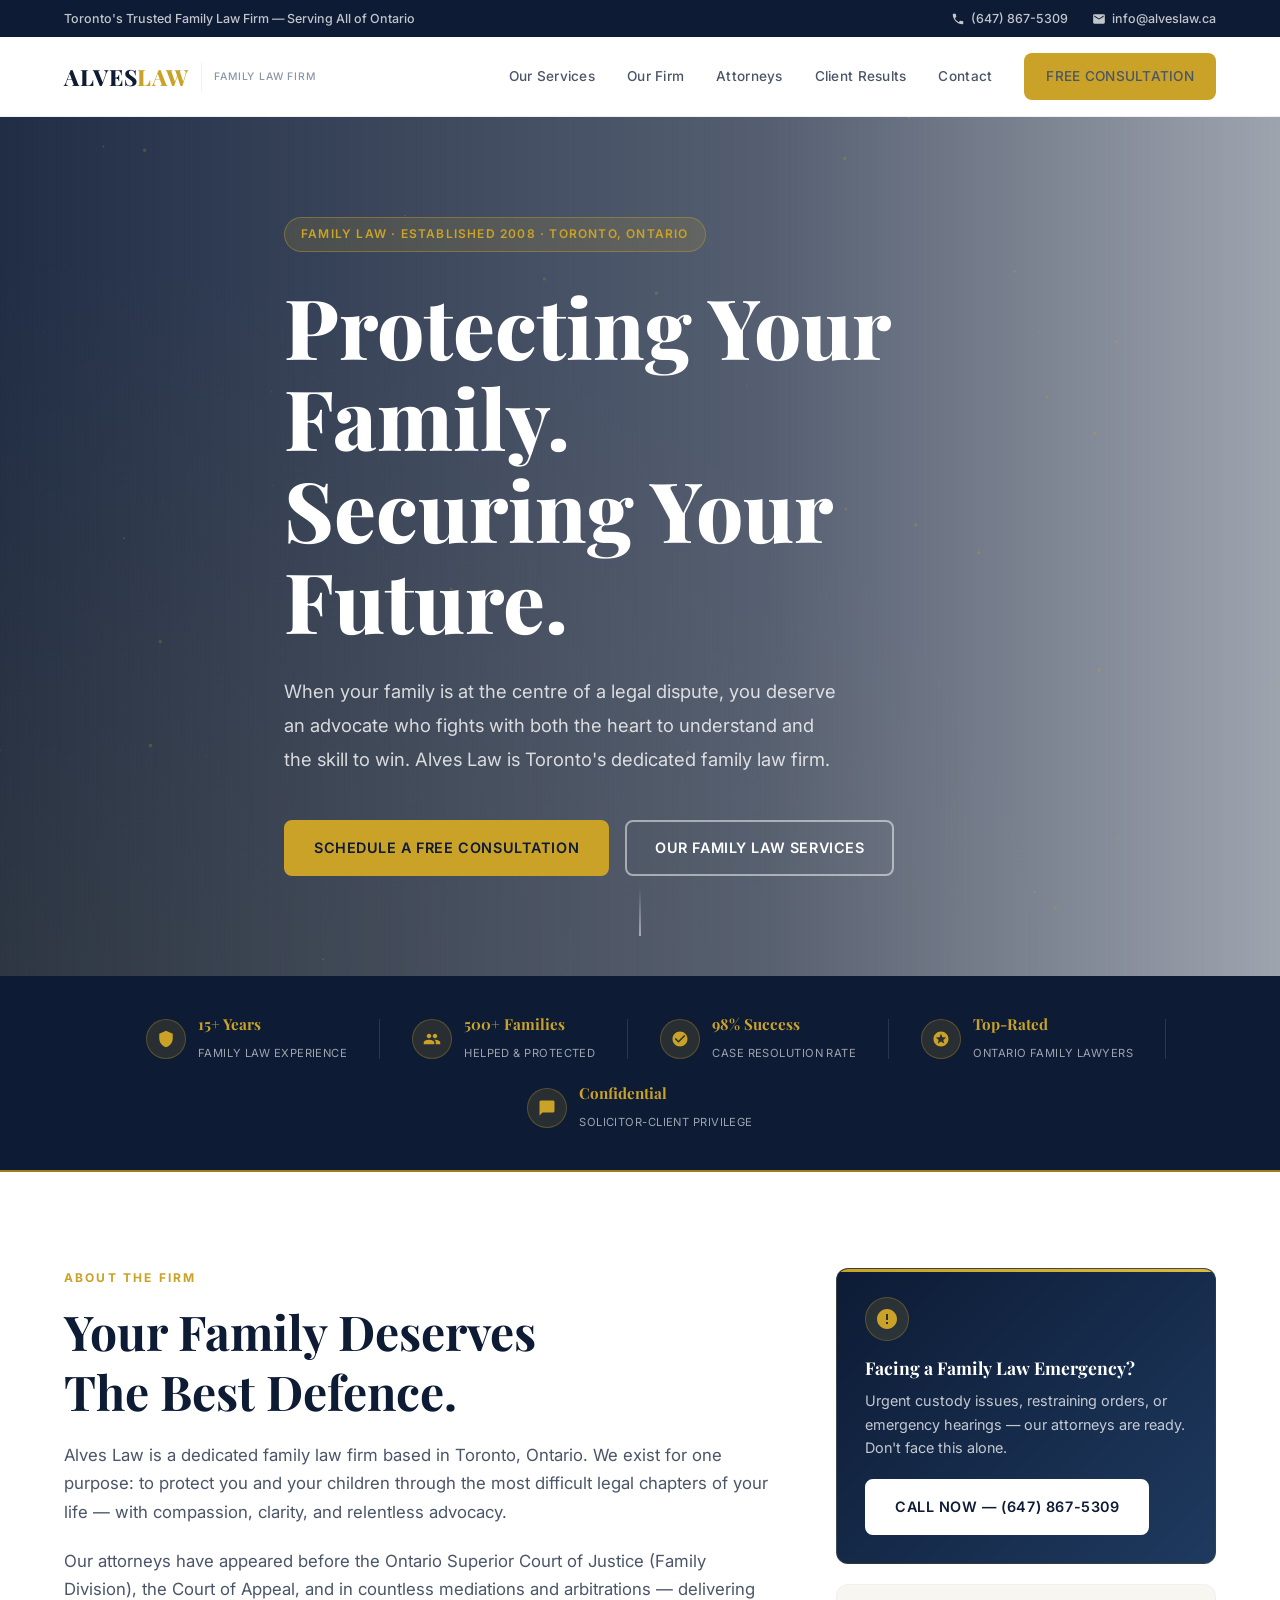
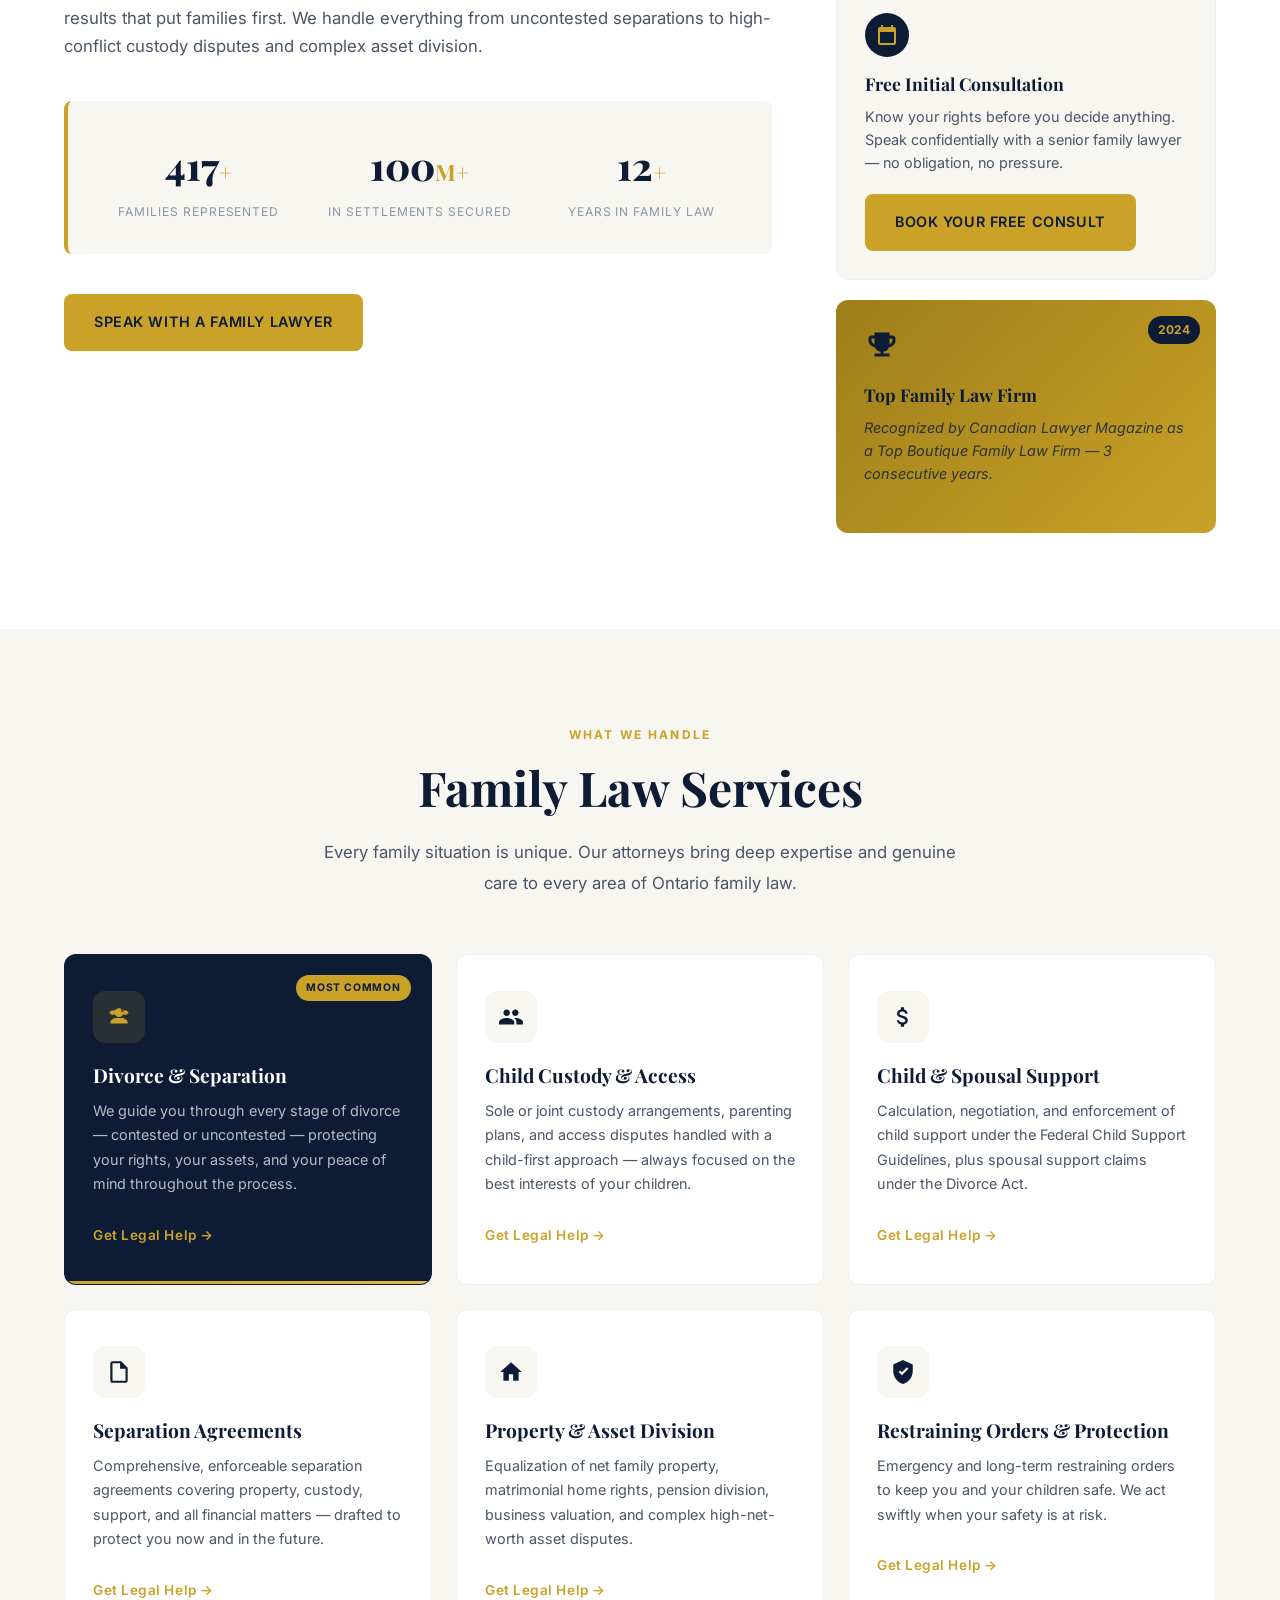
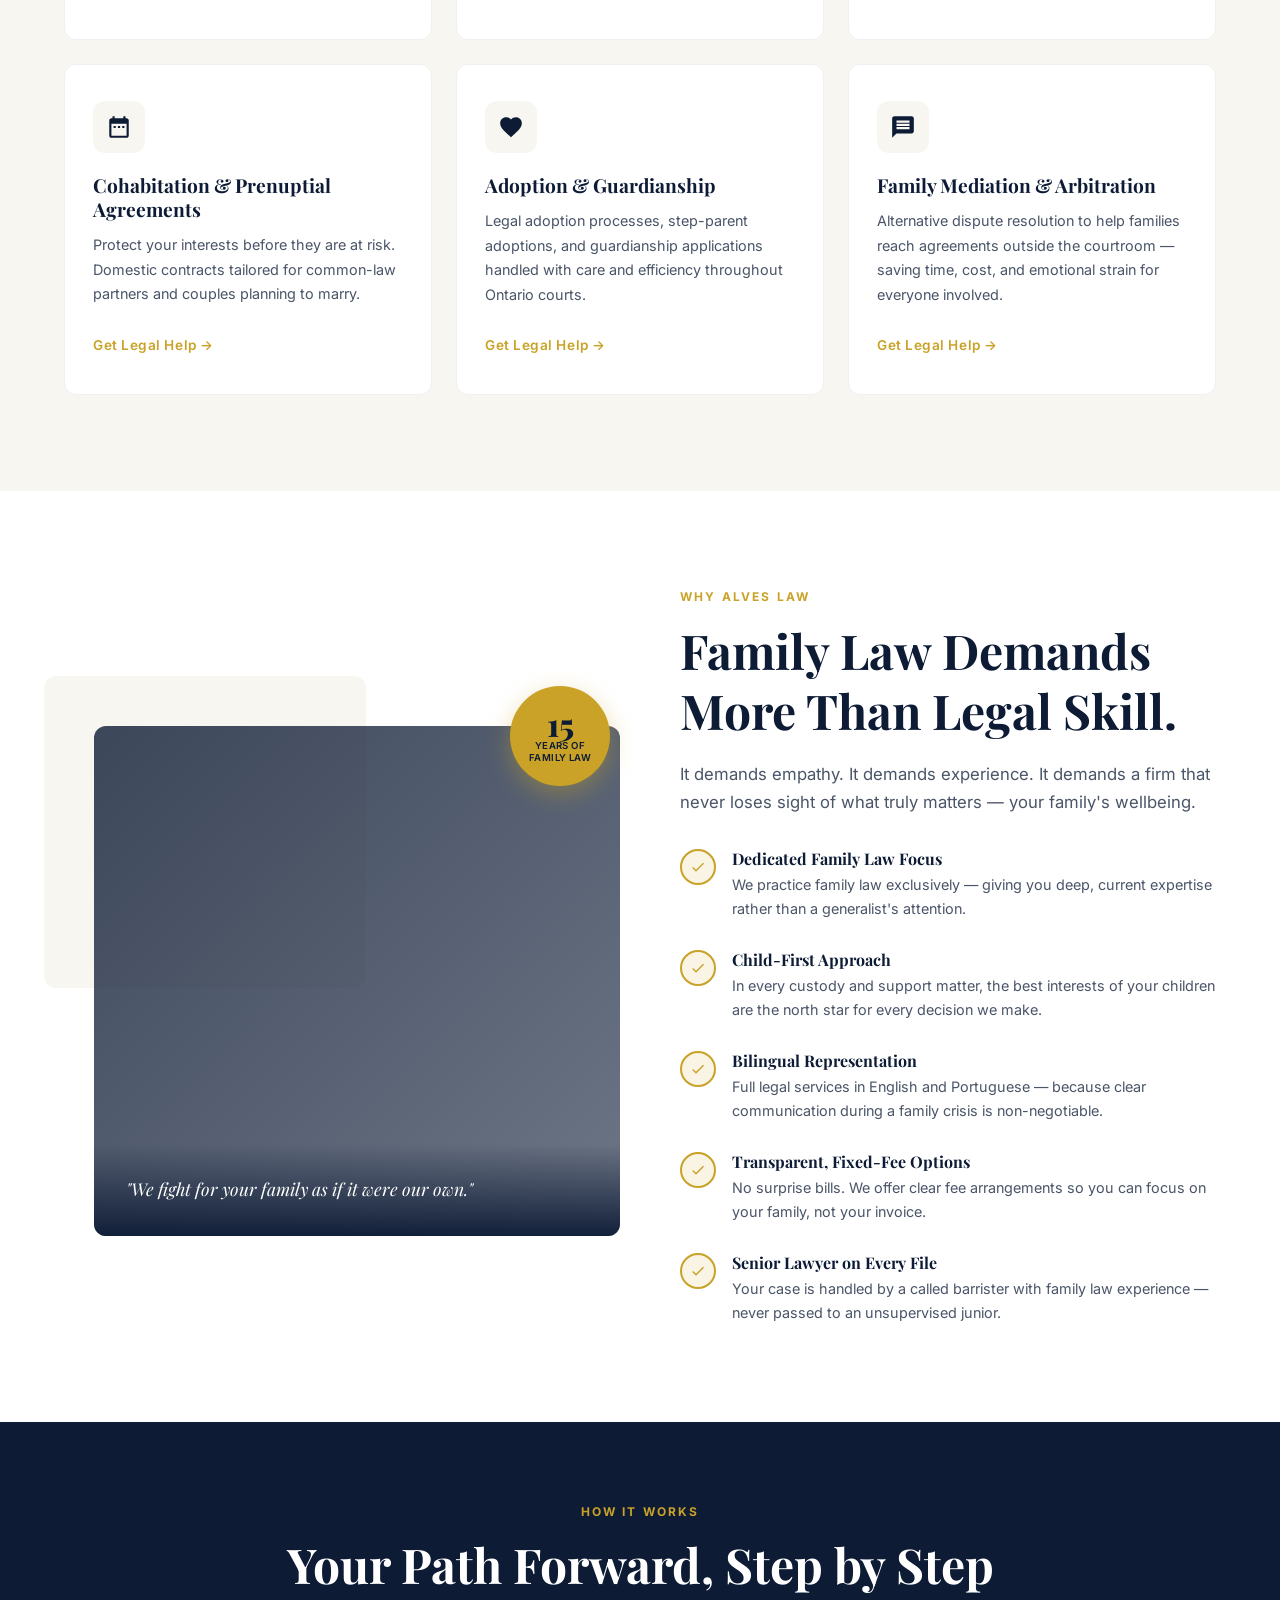
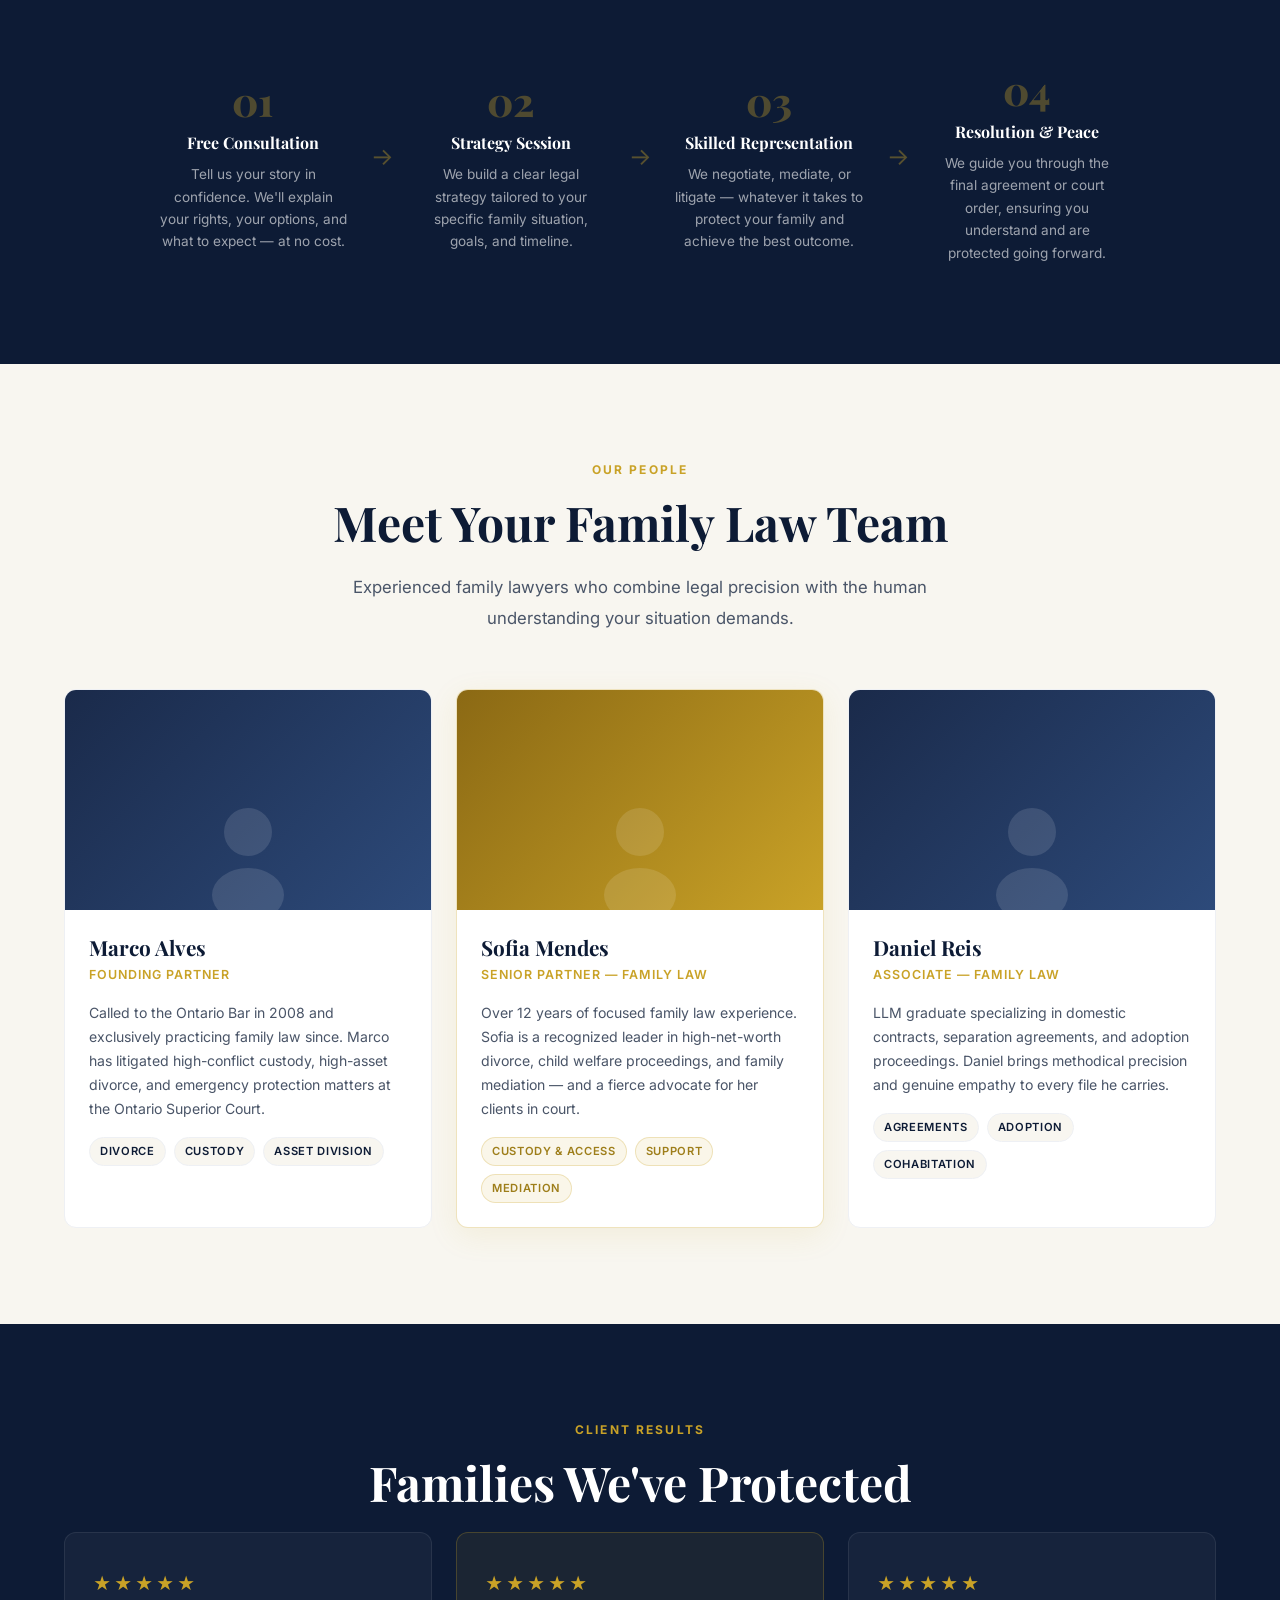
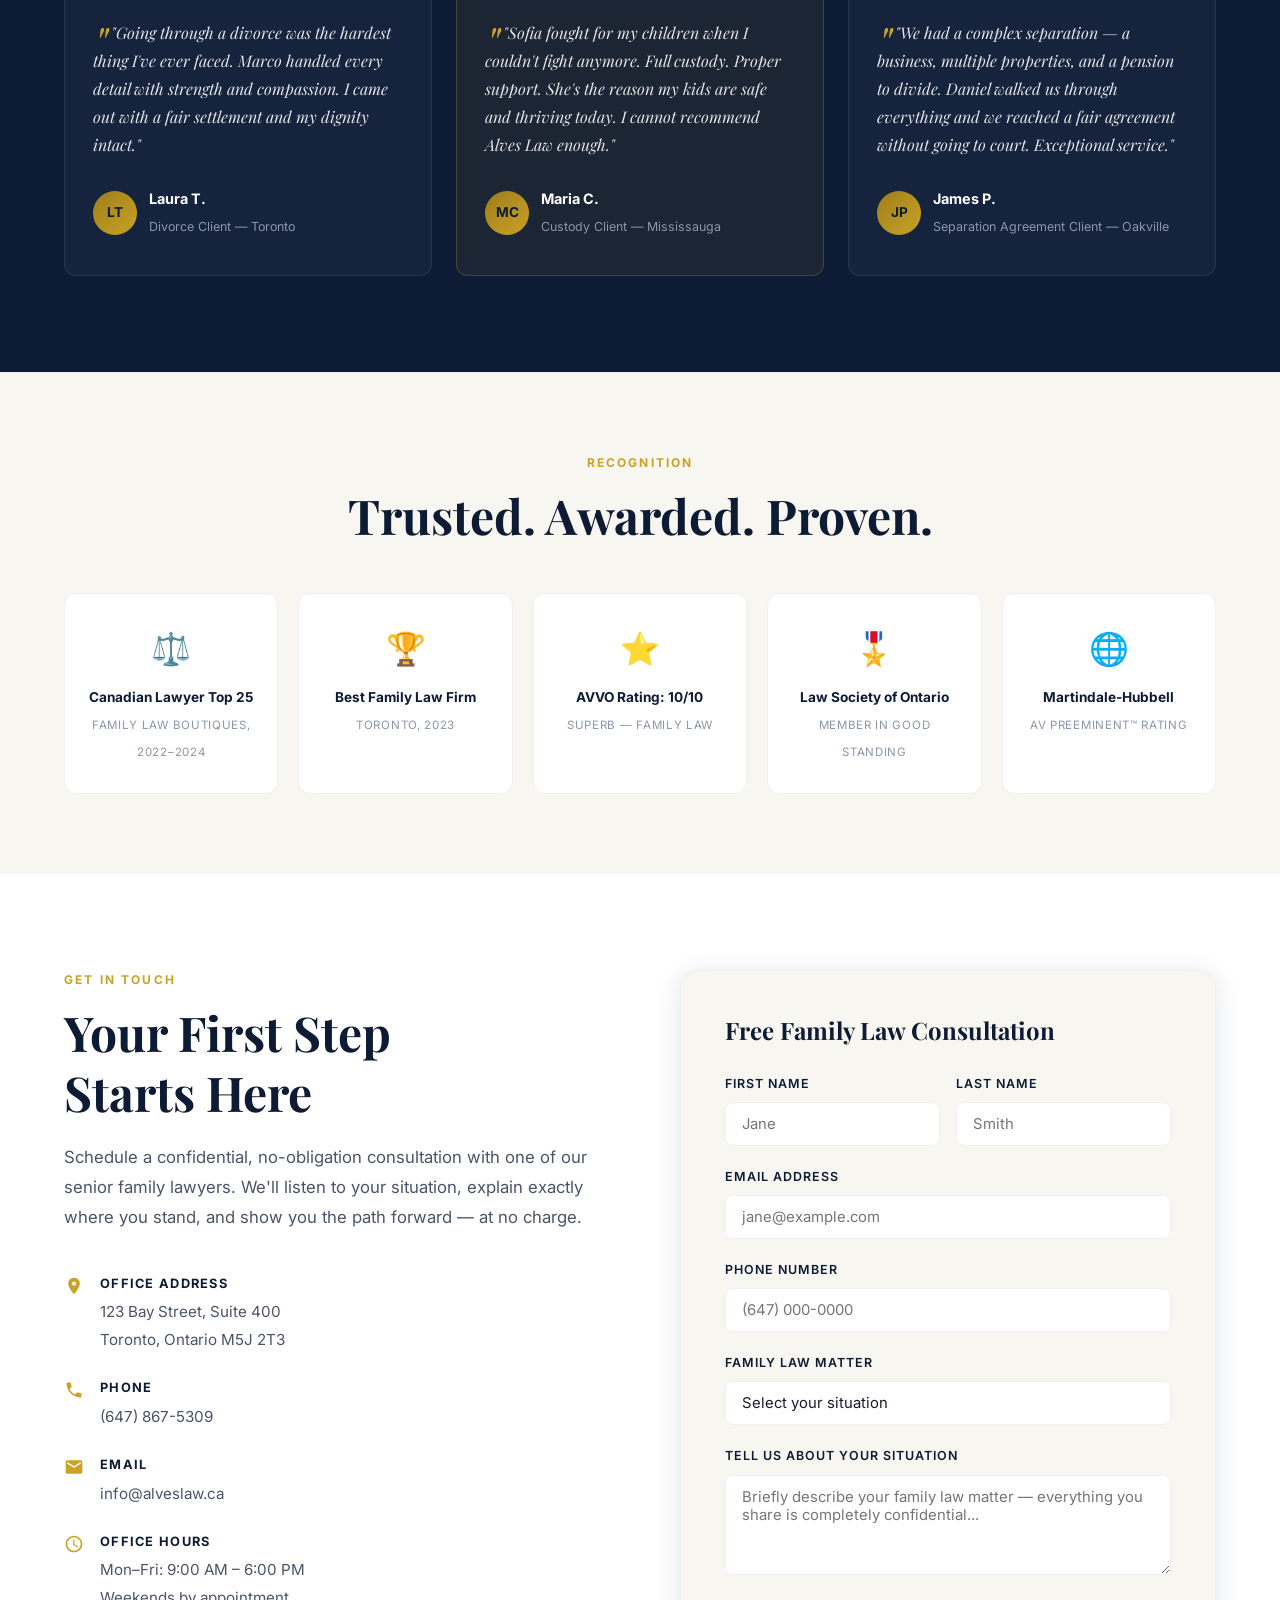
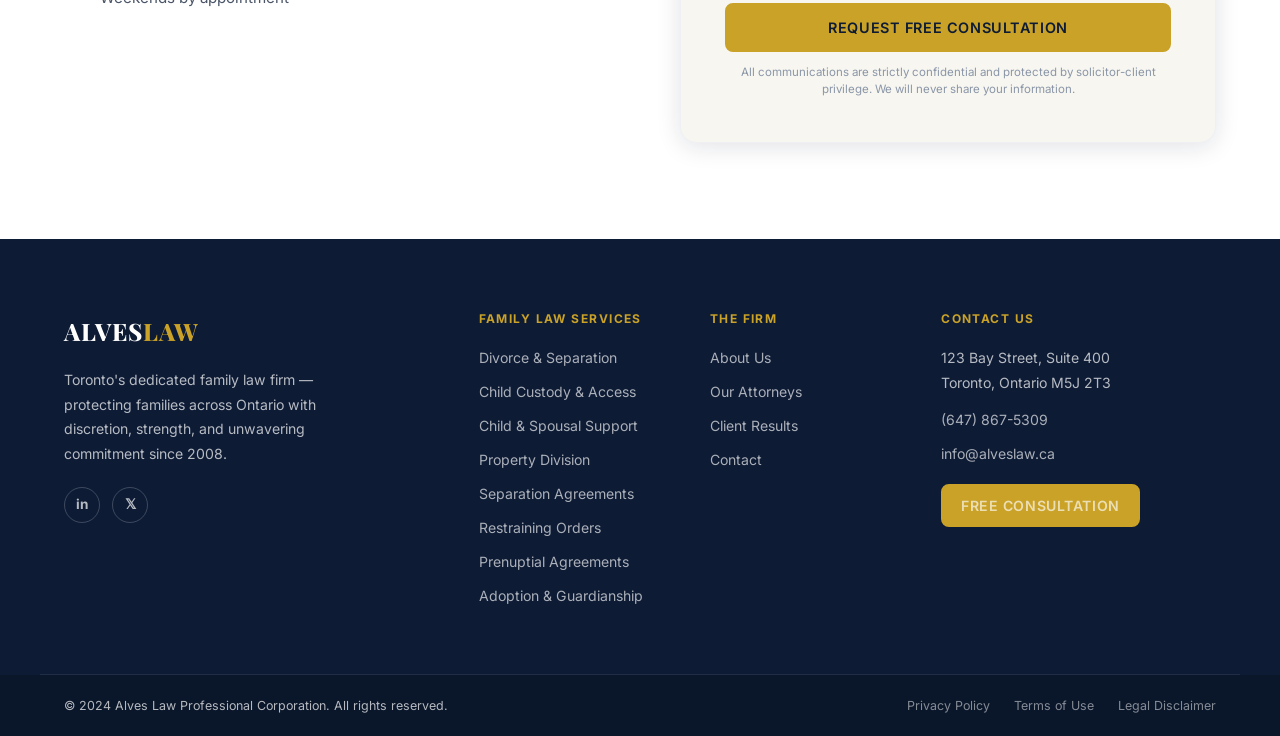
==== commit 077feaf0: "Refocus homepage exclusively on family law Remove all non-family law services (corporate, real estat" ====
--- a/index.html
+++ b/index.html
@@ -3,8 +3,8 @@
 <head>
   <meta charset="UTF-8" />
   <meta name="viewport" content="width=device-width, initial-scale=1.0" />
-  <meta name="description" content="Alves Law — A premier Canadian law firm delivering exceptional legal counsel in corporate, litigation, real estate, and family law." />
-  <title>Alves Law | Premier Canadian Law Firm</title>
+  <meta name="description" content="Alves Law — Toronto's premier family law firm. Divorce, custody, support, and separation handled with discretion, strength, and unwavering advocacy." />
+  <title>Alves Law | Family Law Firm — Toronto, Ontario</title>
   <link rel="preconnect" href="https://fonts.googleapis.com" />
   <link rel="preconnect" href="https://fonts.gstatic.com" crossorigin />
   <link href="https://fonts.googleapis.com/css2?family=Playfair+Display:wght@400;600;700;800&family=Inter:wght@300;400;500;600&display=swap" rel="stylesheet" />
@@ -15,7 +15,7 @@
   <!-- ─── TOP BAR ─────────────────────────────────────────────── -->
   <div class="top-bar">
     <div class="container top-bar__inner">
-      <span>Serving clients across Canada &amp; Ontario</span>
+      <span>Toronto's Trusted Family Law Firm — Serving All of Ontario</span>
       <div class="top-bar__right">
         <a href="tel:+16478675309"><svg viewBox="0 0 24 24"><path d="M6.6 10.8c1.4 2.8 3.8 5.1 6.6 6.6l2.2-2.2c.3-.3.7-.4 1-.2 1.1.4 2.3.6 3.6.6.6 0 1 .4 1 1V20c0 .6-.4 1-1 1-9.4 0-17-7.6-17-17 0-.6.4-1 1-1h3.5c.6 0 1 .4 1 1 0 1.3.2 2.5.6 3.6.1.3 0 .7-.2 1L6.6 10.8z"/></svg>(647) 867-5309</a>
         <a href="mailto:info@alveslaw.ca"><svg viewBox="0 0 24 24"><path d="M20 4H4c-1.1 0-2 .9-2 2v12c0 1.1.9 2 2 2h16c1.1 0 2-.9 2-2V6c0-1.1-.9-2-2-2zm0 4l-8 5-8-5V6l8 5 8-5v2z"/></svg>info@alveslaw.ca</a>
@@ -29,13 +29,13 @@
       <a href="/" class="logo">
         <span class="logo__wordmark">ALVES<span>LAW</span></span>
         <span class="logo__divider"></span>
-        <span class="logo__sub">Barristers &amp; Solicitors</span>
+        <span class="logo__sub">Family Law Firm</span>
       </a>
       <nav class="nav__links" id="navLinks">
-        <a href="#practice-areas">Practice Areas</a>
+        <a href="#services">Our Services</a>
         <a href="#about">Our Firm</a>
         <a href="#team">Attorneys</a>
-        <a href="#testimonials">Results</a>
+        <a href="#testimonials">Client Results</a>
         <a href="#contact">Contact</a>
         <a href="#contact" class="btn btn--nav">Free Consultation</a>
       </nav>
@@ -50,22 +50,21 @@
     <div class="hero__overlay"></div>
     <div class="hero__particles" id="particles"></div>
     <div class="container hero__content">
-      <div class="hero__badge">Established 2008 · Toronto, Ontario</div>
+      <div class="hero__badge">Family Law · Established 2008 · Toronto, Ontario</div>
       <h1 class="hero__headline">
-        Uncompromising<br />Legal Excellence
+        Protecting Your Family.<br />Securing Your Future.
       </h1>
       <p class="hero__sub">
-        When the stakes are high, experience matters. Alves Law delivers
-        sophisticated legal strategy with the tenacity of a firm that fights — and wins.
+        When your family is at the centre of a legal dispute, you deserve an advocate who
+        fights with both the heart to understand and the skill to win. Alves Law is Toronto's
+        dedicated family law firm.
       </p>
       <div class="hero__cta">
-        <a href="#contact" class="btn btn--primary">Schedule a Consultation</a>
-        <a href="#practice-areas" class="btn btn--ghost">Our Practice Areas</a>
-      </div>
-    </div>
-    <div class="hero__scroll">
-      <span></span>
-    </div>
+        <a href="#contact" class="btn btn--primary">Schedule a Free Consultation</a>
+        <a href="#services" class="btn btn--ghost">Our Family Law Services</a>
+      </div>
+    </div>
+    <div class="hero__scroll"><span></span></div>
   </section>
 
   <!-- ─── TRUST STRIP ─────────────────────────────────────────── -->
@@ -77,17 +76,17 @@
         </div>
         <div>
           <strong>15+ Years</strong>
-          <span>Proven Track Record</span>
+          <span>Family Law Experience</span>
         </div>
       </div>
       <div class="trust-divider"></div>
       <div class="trust-item">
         <div class="trust-item__icon">
-          <svg viewBox="0 0 24 24"><path d="M19 3H5c-1.1 0-2 .9-2 2v14c0 1.1.9 2 2 2h14c1.1 0 2-.9 2-2V5c0-1.1-.9-2-2-2zm-7 3c1.93 0 3.5 1.57 3.5 3.5S13.93 13 12 13s-3.5-1.57-3.5-3.5S10.07 6 12 6zm7 13H5v-.23c0-.62.28-1.2.76-1.58C7.47 15.82 9.64 15 12 15s4.53.82 6.24 2.19c.48.38.76.97.76 1.58V19z"/></svg>
+          <svg viewBox="0 0 24 24"><path d="M16 11c1.66 0 2.99-1.34 2.99-3S17.66 5 16 5c-1.66 0-3 1.34-3 3s1.34 3 3 3zm-8 0c1.66 0 2.99-1.34 2.99-3S9.66 5 8 5C6.34 5 5 6.34 5 8s1.34 3 3 3zm0 2c-2.33 0-7 1.17-7 3.5V19h14v-2.5c0-2.33-4.67-3.5-7-3.5zm8 0c-.29 0-.62.02-.97.05 1.16.84 1.97 1.97 1.97 3.45V19h6v-2.5c0-2.33-4.67-3.5-7-3.5z"/></svg>
         </div>
         <div>
-          <strong>200+ Clients</strong>
-          <span>Served Annually</span>
+          <strong>500+ Families</strong>
+          <span>Helped &amp; Protected</span>
         </div>
       </div>
       <div class="trust-divider"></div>
@@ -107,7 +106,7 @@
         </div>
         <div>
           <strong>Top-Rated</strong>
-          <span>Ontario Bar Association</span>
+          <span>Ontario Family Lawyers</span>
         </div>
       </div>
       <div class="trust-divider"></div>
@@ -116,8 +115,8 @@
           <svg viewBox="0 0 24 24"><path d="M20 2H4c-1.1 0-2 .9-2 2v18l4-4h14c1.1 0 2-.9 2-2V4c0-1.1-.9-2-2-2z"/></svg>
         </div>
         <div>
-          <strong>24/7 Access</strong>
-          <span>Client Portal &amp; Support</span>
+          <strong>Confidential</strong>
+          <span>Solicitor-Client Privilege</span>
         </div>
       </div>
     </div>
@@ -128,32 +127,32 @@
     <div class="container intro__grid">
       <div class="intro__main">
         <div class="section-label">About the Firm</div>
-        <h2 class="section-title">A Legacy of Victory.<br />A Future of Excellence.</h2>
-        <p>Alves Law was founded on a singular belief: every client deserves the same calibre of legal representation as the most powerful corporations in the country. We combine deep legal scholarship with razor-sharp courtroom advocacy to protect what matters most to you.</p>
-        <p>Our attorneys have appeared before the Ontario Superior Court, the Court of Appeal, and Federal tribunals — delivering landmark results for individuals, entrepreneurs, and institutional clients alike.</p>
+        <h2 class="section-title">Your Family Deserves<br />The Best Defence.</h2>
+        <p>Alves Law is a dedicated family law firm based in Toronto, Ontario. We exist for one purpose: to protect you and your children through the most difficult legal chapters of your life — with compassion, clarity, and relentless advocacy.</p>
+        <p>Our attorneys have appeared before the Ontario Superior Court of Justice (Family Division), the Court of Appeal, and in countless mediations and arbitrations — delivering results that put families first. We handle everything from uncontested separations to high-conflict custody disputes and complex asset division.</p>
         <div class="intro__stats">
           <div class="stat">
             <span class="stat__num" data-target="500">0</span><span class="stat__suffix">+</span>
-            <span class="stat__label">Cases Won</span>
+            <span class="stat__label">Families Represented</span>
           </div>
           <div class="stat">
-            <span class="stat__num" data-target="150">0</span><span class="stat__suffix">M+</span>
-            <span class="stat__label">In Settlements</span>
+            <span class="stat__num" data-target="120">0</span><span class="stat__suffix">M+</span>
+            <span class="stat__label">In Settlements Secured</span>
           </div>
           <div class="stat">
             <span class="stat__num" data-target="15">0</span><span class="stat__suffix">+</span>
-            <span class="stat__label">Years in Practice</span>
-          </div>
-        </div>
-        <a href="#contact" class="btn btn--primary">Speak With an Attorney</a>
+            <span class="stat__label">Years in Family Law</span>
+          </div>
+        </div>
+        <a href="#contact" class="btn btn--primary">Speak With a Family Lawyer</a>
       </div>
       <aside class="intro__sidebar">
         <div class="side-card side-card--urgent">
           <div class="side-card__icon">
             <svg viewBox="0 0 24 24"><path d="M12 2C6.48 2 2 6.48 2 12s4.48 10 10 10 10-4.48 10-10S17.52 2 12 2zm1 15h-2v-2h2v2zm0-4h-2V7h2v6z"/></svg>
           </div>
-          <h3>Need Urgent Legal Help?</h3>
-          <p>Our attorneys are available for emergency consultations. Don't face a legal crisis alone.</p>
+          <h3>Facing a Family Law Emergency?</h3>
+          <p>Urgent custody issues, restraining orders, or emergency hearings — our attorneys are ready. Don't face this alone.</p>
           <a href="tel:+16478675309" class="btn btn--white">Call Now — (647) 867-5309</a>
         </div>
         <div class="side-card side-card--consult">
@@ -161,80 +160,107 @@
             <svg viewBox="0 0 24 24"><path d="M19 4h-1V2h-2v2H8V2H6v2H5c-1.11 0-1.99.9-1.99 2L3 20c0 1.1.89 2 2 2h14c1.1 0 2-.9 2-2V6c0-1.1-.9-2-2-2zm0 16H5V9h14v11z"/></svg>
           </div>
           <h3>Free Initial Consultation</h3>
-          <p>Understand your rights before you commit. Book a no-obligation consultation with a senior attorney.</p>
-          <a href="#contact" class="btn btn--gold">Book Consultation</a>
+          <p>Know your rights before you decide anything. Speak confidentially with a senior family lawyer — no obligation, no pressure.</p>
+          <a href="#contact" class="btn btn--gold">Book Your Free Consult</a>
         </div>
         <div class="side-card side-card--award">
           <div class="side-card__badge">2024</div>
           <svg class="side-card__trophy" viewBox="0 0 24 24"><path d="M19 5h-2V3H7v2H5c-1.1 0-2 .9-2 2v1c0 2.55 1.92 4.63 4.39 4.94.63 1.5 1.98 2.63 3.61 2.96V17H7v2h10v-2h-4v-1.1c1.63-.33 2.98-1.46 3.61-2.96C19.08 12.63 21 10.55 21 8V7c0-1.1-.9-2-2-2zM5 8V7h2v3.82C5.84 10.4 5 9.3 5 8zm14 0c0 1.3-.84 2.4-2 2.82V7h2v1z"/></svg>
-          <h3>Top Law Firm</h3>
-          <p>Recognized by <em>Canadian Lawyer Magazine</em> as a Top Boutique Law Firm for 3 consecutive years.</p>
+          <h3>Top Family Law Firm</h3>
+          <p>Recognized by <em>Canadian Lawyer Magazine</em> as a Top Boutique Family Law Firm — 3 consecutive years.</p>
         </div>
       </aside>
     </div>
   </section>
 
-  <!-- ─── PRACTICE AREAS ──────────────────────────────────────── -->
-  <section class="practice" id="practice-areas">
+  <!-- ─── SERVICES ─────────────────────────────────────────────── -->
+  <section class="practice" id="services">
     <div class="container">
-      <div class="section-label center">What We Do</div>
-      <h2 class="section-title center">Practice Areas</h2>
-      <p class="section-sub">From complex commercial litigation to sensitive family matters, our team brings elite-level expertise to every file.</p>
+      <div class="section-label center">What We Handle</div>
+      <h2 class="section-title center">Family Law Services</h2>
+      <p class="section-sub">Every family situation is unique. Our attorneys bring deep expertise and genuine care to every area of Ontario family law.</p>
       <div class="practice__grid">
 
-        <div class="practice-card">
-          <div class="practice-card__icon">
-            <svg viewBox="0 0 24 24"><path d="M20 7H4c-1.1 0-2 .9-2 2v10c0 1.1.9 2 2 2h16c1.1 0 2-.9 2-2V9c0-1.1-.9-2-2-2zm-8 9c-1.66 0-3-1.34-3-3s1.34-3 3-3 3 1.34 3 3-1.34 3-3 3zM3 6h18V4H3v2z"/></svg>
-          </div>
-          <h3>Corporate &amp; Commercial Law</h3>
-          <p>M&amp;A transactions, shareholder agreements, commercial contracts, and corporate restructuring for businesses of all sizes.</p>
-          <a href="#contact" class="practice-card__link">Learn More →</a>
-        </div>
-
         <div class="practice-card practice-card--featured">
-          <div class="practice-card__badge">Most Requested</div>
-          <div class="practice-card__icon">
-            <svg viewBox="0 0 24 24"><path d="M12 3L1 9l4 2.18V18h2v-5.82l2 1.09V18c0 1.1.9 2 2 2h2c1.1 0 2-.9 2-2v-4.73l2-1.09V18h2v-6.82L23 9 12 3z"/></svg>
-          </div>
-          <h3>Civil Litigation</h3>
-          <p>Aggressive courtroom representation in contract disputes, tort claims, injunctions, and class action defence.</p>
-          <a href="#contact" class="practice-card__link">Learn More →</a>
+          <div class="practice-card__badge">Most Common</div>
+          <div class="practice-card__icon">
+            <svg viewBox="0 0 24 24"><path d="M8 10H5L3 8 5 6h3l1-1h1v2H9L8 8v2zm8 0h3l2-2-2-2h-3l-1-1h-1v2h1l1 1v2zm-4 2c-2.21 0-4-1.79-4-4s1.79-4 4-4 4 1.79 4 4-1.79 4-4 4zm-8 6v-1c0-2.21 2.92-4 6-4h4c3.08 0 6 1.79 6 4v1H4z"/></svg>
+          </div>
+          <h3>Divorce &amp; Separation</h3>
+          <p>We guide you through every stage of divorce — contested or uncontested — protecting your rights, your assets, and your peace of mind throughout the process.</p>
+          <a href="#contact" class="practice-card__link">Get Legal Help →</a>
+        </div>
+
+        <div class="practice-card">
+          <div class="practice-card__icon">
+            <svg viewBox="0 0 24 24"><path d="M16 11c1.66 0 2.99-1.34 2.99-3S17.66 5 16 5c-1.66 0-3 1.34-3 3s1.34 3 3 3zm-8 0c1.66 0 2.99-1.34 2.99-3S9.66 5 8 5C6.34 5 5 6.34 5 8s1.34 3 3 3zm0 2c-2.33 0-7 1.17-7 3.5V19h14v-2.5c0-2.33-4.67-3.5-7-3.5zm8 0c-.29 0-.62.02-.97.05 1.16.84 1.97 1.97 1.97 3.45V19h6v-2.5c0-2.33-4.67-3.5-7-3.5z"/></svg>
+          </div>
+          <h3>Child Custody &amp; Access</h3>
+          <p>Sole or joint custody arrangements, parenting plans, and access disputes handled with a child-first approach — always focused on the best interests of your children.</p>
+          <a href="#contact" class="practice-card__link">Get Legal Help →</a>
+        </div>
+
+        <div class="practice-card">
+          <div class="practice-card__icon">
+            <svg viewBox="0 0 24 24"><path d="M11.8 10.9c-2.27-.59-3-1.2-3-2.15 0-1.09 1.01-1.85 2.7-1.85 1.78 0 2.44.85 2.5 2.1h2.21c-.07-1.72-1.12-3.3-3.21-3.81V3h-3v2.16c-1.94.42-3.5 1.68-3.5 3.61 0 2.31 1.91 3.46 4.7 4.13 2.5.6 3 1.48 3 2.41 0 .69-.49 1.79-2.7 1.79-2.06 0-2.87-.92-2.98-2.1h-2.2c.12 2.19 1.76 3.42 3.68 3.83V21h3v-2.15c1.95-.37 3.5-1.5 3.5-3.55 0-2.84-2.43-3.81-4.7-4.4z"/></svg>
+          </div>
+          <h3>Child &amp; Spousal Support</h3>
+          <p>Calculation, negotiation, and enforcement of child support under the Federal Child Support Guidelines, plus spousal support claims under the Divorce Act.</p>
+          <a href="#contact" class="practice-card__link">Get Legal Help →</a>
+        </div>
+
+        <div class="practice-card">
+          <div class="practice-card__icon">
+            <svg viewBox="0 0 24 24"><path d="M14 2H6c-1.1 0-2 .9-2 2v16c0 1.1.89 2 2 2h12c1.1 0 2-.9 2-2V8l-6-6zm4 18H6V4h7v5h5v11z"/></svg>
+          </div>
+          <h3>Separation Agreements</h3>
+          <p>Comprehensive, enforceable separation agreements covering property, custody, support, and all financial matters — drafted to protect you now and in the future.</p>
+          <a href="#contact" class="practice-card__link">Get Legal Help →</a>
         </div>
 
         <div class="practice-card">
           <div class="practice-card__icon">
             <svg viewBox="0 0 24 24"><path d="M10 20v-6h4v6h5v-8h3L12 3 2 12h3v8z"/></svg>
           </div>
-          <h3>Real Estate Law</h3>
-          <p>Residential and commercial transactions, title disputes, mortgage enforcement, and development agreements.</p>
-          <a href="#contact" class="practice-card__link">Learn More →</a>
-        </div>
-
-        <div class="practice-card">
-          <div class="practice-card__icon">
-            <svg viewBox="0 0 24 24"><path d="M16 11c1.66 0 2.99-1.34 2.99-3S17.66 5 16 5c-1.66 0-3 1.34-3 3s1.34 3 3 3zm-8 0c1.66 0 2.99-1.34 2.99-3S9.66 5 8 5C6.34 5 5 6.34 5 8s1.34 3 3 3zm0 2c-2.33 0-7 1.17-7 3.5V19h14v-2.5c0-2.33-4.67-3.5-7-3.5zm8 0c-.29 0-.62.02-.97.05 1.16.84 1.97 1.97 1.97 3.45V19h6v-2.5c0-2.33-4.67-3.5-7-3.5z"/></svg>
-          </div>
-          <h3>Family Law</h3>
-          <p>Divorce, custody, child support, spousal support, and separation agreements handled with discretion and strength.</p>
-          <a href="#contact" class="practice-card__link">Learn More →</a>
-        </div>
-
-        <div class="practice-card">
-          <div class="practice-card__icon">
-            <svg viewBox="0 0 24 24"><path d="M14 6l-1-2H5v17h2v-7h5l1 2h7V6h-6zm4 8h-4l-1-2H7V6h5l1 2h5v6z"/></svg>
-          </div>
-          <h3>Immigration Law</h3>
-          <p>Work permits, permanent residency, refugee claims, and business immigration for individuals and corporations.</p>
-          <a href="#contact" class="practice-card__link">Learn More →</a>
+          <h3>Property &amp; Asset Division</h3>
+          <p>Equalization of net family property, matrimonial home rights, pension division, business valuation, and complex high-net-worth asset disputes.</p>
+          <a href="#contact" class="practice-card__link">Get Legal Help →</a>
+        </div>
+
+        <div class="practice-card">
+          <div class="practice-card__icon">
+            <svg viewBox="0 0 24 24"><path d="M12 1L3 5v6c0 5.55 3.84 10.74 9 12 5.16-1.26 9-6.45 9-12V5l-9-4zm-1 14l-3-3 1.41-1.41L11 12.17l4.59-4.58L17 9l-6 6z"/></svg>
+          </div>
+          <h3>Restraining Orders &amp; Protection</h3>
+          <p>Emergency and long-term restraining orders to keep you and your children safe. We act swiftly when your safety is at risk.</p>
+          <a href="#contact" class="practice-card__link">Get Legal Help →</a>
         </div>
 
         <div class="practice-card">
           <div class="practice-card__icon">
             <svg viewBox="0 0 24 24"><path d="M9 11H7v2h2v-2zm4 0h-2v2h2v-2zm4 0h-2v2h2v-2zm2-7h-1V2h-2v2H8V2H6v2H5c-1.11 0-1.99.9-1.99 2L3 20c0 1.1.89 2 2 2h14c1.1 0 2-.9 2-2V6c0-1.1-.9-2-2-2zm0 16H5V9h14v11z"/></svg>
           </div>
-          <h3>Wills &amp; Estates</h3>
-          <p>Estate planning, probate, powers of attorney, and estate litigation to protect your legacy and your loved ones.</p>
-          <a href="#contact" class="practice-card__link">Learn More →</a>
+          <h3>Cohabitation &amp; Prenuptial Agreements</h3>
+          <p>Protect your interests before they are at risk. Domestic contracts tailored for common-law partners and couples planning to marry.</p>
+          <a href="#contact" class="practice-card__link">Get Legal Help →</a>
+        </div>
+
+        <div class="practice-card">
+          <div class="practice-card__icon">
+            <svg viewBox="0 0 24 24"><path d="M12 21.35l-1.45-1.32C5.4 15.36 2 12.27 2 8.5 2 5.41 4.42 3 7.5 3c1.74 0 3.41.81 4.5 2.08C13.09 3.81 14.76 3 16.5 3 19.58 3 22 5.41 22 8.5c0 3.77-3.4 6.86-8.55 11.53L12 21.35z"/></svg>
+          </div>
+          <h3>Adoption &amp; Guardianship</h3>
+          <p>Legal adoption processes, step-parent adoptions, and guardianship applications handled with care and efficiency throughout Ontario courts.</p>
+          <a href="#contact" class="practice-card__link">Get Legal Help →</a>
+        </div>
+
+        <div class="practice-card">
+          <div class="practice-card__icon">
+            <svg viewBox="0 0 24 24"><path d="M20 2H4c-1.1 0-2 .9-2 2v18l4-4h14c1.1 0 2-.9 2-2V4c0-1.1-.9-2-2-2zm-2 12H6v-2h12v2zm0-3H6V9h12v2zm0-3H6V6h12v2z"/></svg>
+          </div>
+          <h3>Family Mediation &amp; Arbitration</h3>
+          <p>Alternative dispute resolution to help families reach agreements outside the courtroom — saving time, cost, and emotional strain for everyone involved.</p>
+          <a href="#contact" class="practice-card__link">Get Legal Help →</a>
         </div>
 
       </div>
@@ -249,26 +275,27 @@
           <div class="why__image-accent"></div>
           <div class="why__image-main">
             <div class="why__image-overlay">
-              <span class="why__image-quote">"We don't just practice law — we win."</span>
+              <span class="why__image-quote">"We fight for your family as if it were our own."</span>
             </div>
           </div>
           <div class="why__experience-badge">
             <strong>15</strong>
-            <span>Years of<br/>Excellence</span>
+            <span>Years of<br/>Family Law</span>
           </div>
         </div>
       </div>
       <div class="why__content">
         <div class="section-label">Why Alves Law</div>
-        <h2 class="section-title">The Standard Others<br />Measure Against</h2>
+        <h2 class="section-title">Family Law Demands<br />More Than Legal Skill.</h2>
+        <p style="color:var(--text-light);font-size:1.05rem;margin-bottom:8px;">It demands empathy. It demands experience. It demands a firm that never loses sight of what truly matters — your family's wellbeing.</p>
         <div class="why__list">
           <div class="why__item">
             <div class="why__item-icon">
               <svg viewBox="0 0 24 24"><path d="M9 16.17L4.83 12l-1.42 1.41L9 19 21 7l-1.41-1.41z"/></svg>
             </div>
             <div>
-              <h4>Senior Attorney Oversight</h4>
-              <p>Every file is managed by a called barrister — never handed off to a junior with no oversight.</p>
+              <h4>Dedicated Family Law Focus</h4>
+              <p>We practice family law exclusively — giving you deep, current expertise rather than a generalist's attention.</p>
             </div>
           </div>
           <div class="why__item">
@@ -276,8 +303,8 @@
               <svg viewBox="0 0 24 24"><path d="M9 16.17L4.83 12l-1.42 1.41L9 19 21 7l-1.41-1.41z"/></svg>
             </div>
             <div>
-              <h4>Transparent Billing</h4>
-              <p>Clear fee agreements, no surprises. You know what you're paying before we start.</p>
+              <h4>Child-First Approach</h4>
+              <p>In every custody and support matter, the best interests of your children are the north star for every decision we make.</p>
             </div>
           </div>
           <div class="why__item">
@@ -285,8 +312,8 @@
               <svg viewBox="0 0 24 24"><path d="M9 16.17L4.83 12l-1.42 1.41L9 19 21 7l-1.41-1.41z"/></svg>
             </div>
             <div>
-              <h4>Bilingual Services</h4>
-              <p>Full legal representation in English and Portuguese — serving Canada's diverse communities.</p>
+              <h4>Bilingual Representation</h4>
+              <p>Full legal services in English and Portuguese — because clear communication during a family crisis is non-negotiable.</p>
             </div>
           </div>
           <div class="why__item">
@@ -294,21 +321,63 @@
               <svg viewBox="0 0 24 24"><path d="M9 16.17L4.83 12l-1.42 1.41L9 19 21 7l-1.41-1.41z"/></svg>
             </div>
             <div>
-              <h4>Results-Driven Strategy</h4>
-              <p>We measure success in outcomes, not billable hours. Your win is our reputation.</p>
-            </div>
-          </div>
-        </div>
-      </div>
-    </div>
-  </section>
-
-  <!-- ─── ATTORNEYS ────────────────────────────────────────────── -->
+              <h4>Transparent, Fixed-Fee Options</h4>
+              <p>No surprise bills. We offer clear fee arrangements so you can focus on your family, not your invoice.</p>
+            </div>
+          </div>
+          <div class="why__item">
+            <div class="why__item-icon">
+              <svg viewBox="0 0 24 24"><path d="M9 16.17L4.83 12l-1.42 1.41L9 19 21 7l-1.41-1.41z"/></svg>
+            </div>
+            <div>
+              <h4>Senior Lawyer on Every File</h4>
+              <p>Your case is handled by a called barrister with family law experience — never passed to an unsupervised junior.</p>
+            </div>
+          </div>
+        </div>
+      </div>
+    </div>
+  </section>
+
+  <!-- ─── PROCESS STRIP ─────────────────────────────────────────── -->
+  <section class="process">
+    <div class="container">
+      <div class="section-label center">How It Works</div>
+      <h2 class="section-title center">Your Path Forward, Step by Step</h2>
+      <div class="process__grid">
+        <div class="process-step">
+          <div class="process-step__num">01</div>
+          <h3>Free Consultation</h3>
+          <p>Tell us your story in confidence. We'll explain your rights, your options, and what to expect — at no cost.</p>
+        </div>
+        <div class="process-step__arrow">→</div>
+        <div class="process-step">
+          <div class="process-step__num">02</div>
+          <h3>Strategy Session</h3>
+          <p>We build a clear legal strategy tailored to your specific family situation, goals, and timeline.</p>
+        </div>
+        <div class="process-step__arrow">→</div>
+        <div class="process-step">
+          <div class="process-step__num">03</div>
+          <h3>Skilled Representation</h3>
+          <p>We negotiate, mediate, or litigate — whatever it takes to protect your family and achieve the best outcome.</p>
+        </div>
+        <div class="process-step__arrow">→</div>
+        <div class="process-step">
+          <div class="process-step__num">04</div>
+          <h3>Resolution &amp; Peace</h3>
+          <p>We guide you through the final agreement or court order, ensuring you understand and are protected going forward.</p>
+        </div>
+      </div>
+    </div>
+  </section>
+
+  <!-- ─── ATTORNEYS ─────────────────────────────────────────────── -->
   <section class="team" id="team">
     <div class="container">
       <div class="section-label center">Our People</div>
-      <h2 class="section-title center">Meet the Attorneys</h2>
-      <p class="section-sub">Our legal team brings decades of combined experience across every major area of law.</p>
+      <h2 class="section-title center">Meet Your Family Law Team</h2>
+      <p class="section-sub">Experienced family lawyers who combine legal precision with the human understanding your situation demands.</p>
       <div class="team__grid">
 
         <div class="attorney-card">
@@ -320,9 +389,9 @@
           <div class="attorney-card__info">
             <h3>Marco Alves</h3>
             <span class="attorney-card__title">Founding Partner</span>
-            <p>Called to the Ontario Bar in 2008. Specializes in commercial litigation and corporate law. Former Crown counsel.</p>
+            <p>Called to the Ontario Bar in 2008 and exclusively practicing family law since. Marco has litigated high-conflict custody, high-asset divorce, and emergency protection matters at the Ontario Superior Court.</p>
             <div class="attorney-card__tags">
-              <span>Litigation</span><span>Corporate</span><span>Appeals</span>
+              <span>Divorce</span><span>Custody</span><span>Asset Division</span>
             </div>
           </div>
         </div>
@@ -336,9 +405,9 @@
           <div class="attorney-card__info">
             <h3>Sofia Mendes</h3>
             <span class="attorney-card__title">Senior Partner — Family Law</span>
-            <p>Over 12 years in family and estates litigation. Recognized advocate for high-net-worth divorce proceedings.</p>
+            <p>Over 12 years of focused family law experience. Sofia is a recognized leader in high-net-worth divorce, child welfare proceedings, and family mediation — and a fierce advocate for her clients in court.</p>
             <div class="attorney-card__tags">
-              <span>Family Law</span><span>Estates</span><span>Mediation</span>
+              <span>Custody &amp; Access</span><span>Support</span><span>Mediation</span>
             </div>
           </div>
         </div>
@@ -351,10 +420,10 @@
           </div>
           <div class="attorney-card__info">
             <h3>Daniel Reis</h3>
-            <span class="attorney-card__title">Associate — Real Estate &amp; Immigration</span>
-            <p>LLM graduate with a focus on property law and cross-border immigration matters for business executives.</p>
+            <span class="attorney-card__title">Associate — Family Law</span>
+            <p>LLM graduate specializing in domestic contracts, separation agreements, and adoption proceedings. Daniel brings methodical precision and genuine empathy to every file he carries.</p>
             <div class="attorney-card__tags">
-              <span>Real Estate</span><span>Immigration</span>
+              <span>Agreements</span><span>Adoption</span><span>Cohabitation</span>
             </div>
           </div>
         </div>
@@ -367,41 +436,41 @@
   <section class="testimonials" id="testimonials">
     <div class="container">
       <div class="section-label center">Client Results</div>
-      <h2 class="section-title center">What Our Clients Say</h2>
+      <h2 class="section-title center">Families We've Protected</h2>
       <div class="testimonials__grid">
 
         <div class="testimonial-card">
           <div class="testimonial-card__stars">★★★★★</div>
-          <blockquote>"Alves Law took on a commercial dispute that three other firms called impossible. Marco and his team secured a $2.4M judgment in our favour. Exceptional."</blockquote>
+          <blockquote>"Going through a divorce was the hardest thing I've ever faced. Marco handled every detail with strength and compassion. I came out with a fair settlement and my dignity intact."</blockquote>
           <div class="testimonial-card__author">
-            <div class="testimonial-card__avatar">RK</div>
-            <div>
-              <strong>Robert K.</strong>
-              <span>CEO, Toronto Manufacturing Co.</span>
+            <div class="testimonial-card__avatar">LT</div>
+            <div>
+              <strong>Laura T.</strong>
+              <span>Divorce Client — Toronto</span>
             </div>
           </div>
         </div>
 
         <div class="testimonial-card testimonial-card--featured">
           <div class="testimonial-card__stars">★★★★★</div>
-          <blockquote>"Sofia guided me through the most difficult time of my life with grace and legal precision. I walked away with full custody and the settlement I deserved."</blockquote>
+          <blockquote>"Sofia fought for my children when I couldn't fight anymore. Full custody. Proper support. She's the reason my kids are safe and thriving today. I cannot recommend Alves Law enough."</blockquote>
           <div class="testimonial-card__author">
             <div class="testimonial-card__avatar">MC</div>
             <div>
               <strong>Maria C.</strong>
-              <span>Client — Family Law</span>
+              <span>Custody Client — Mississauga</span>
             </div>
           </div>
         </div>
 
         <div class="testimonial-card">
           <div class="testimonial-card__stars">★★★★★</div>
-          <blockquote>"The real estate transaction was complex — three parties, two mortgages, a heritage designation. Alves Law closed it cleanly in 45 days. Remarkable."</blockquote>
+          <blockquote>"We had a complex separation — a business, multiple properties, and a pension to divide. Daniel walked us through everything and we reached a fair agreement without going to court. Exceptional service."</blockquote>
           <div class="testimonial-card__author">
             <div class="testimonial-card__avatar">JP</div>
             <div>
               <strong>James P.</strong>
-              <span>Property Developer, Mississauga</span>
+              <span>Separation Agreement Client — Oakville</span>
             </div>
           </div>
         </div>
@@ -419,17 +488,17 @@
         <div class="award-badge">
           <div class="award-badge__icon">⚖️</div>
           <strong>Canadian Lawyer Top 25</strong>
-          <span>Boutique Firms, 2022–2024</span>
+          <span>Family Law Boutiques, 2022–2024</span>
         </div>
         <div class="award-badge">
           <div class="award-badge__icon">🏆</div>
-          <strong>Best in Toronto</strong>
-          <span>Legal Services, 2023</span>
+          <strong>Best Family Law Firm</strong>
+          <span>Toronto, 2023</span>
         </div>
         <div class="award-badge">
           <div class="award-badge__icon">⭐</div>
           <strong>AVVO Rating: 10/10</strong>
-          <span>Superb — Top Attorney</span>
+          <span>Superb — Family Law</span>
         </div>
         <div class="award-badge">
           <div class="award-badge__icon">🎖️</div>
@@ -451,7 +520,7 @@
       <div class="contact__info">
         <div class="section-label">Get In Touch</div>
         <h2 class="section-title">Your First Step<br />Starts Here</h2>
-        <p>Schedule a confidential consultation with one of our senior attorneys. We'll assess your situation, explain your options, and give you a clear picture of the path forward — at no charge.</p>
+        <p>Schedule a confidential, no-obligation consultation with one of our senior family lawyers. We'll listen to your situation, explain exactly where you stand, and show you the path forward — at no charge.</p>
         <div class="contact__details">
           <div class="contact__detail-item">
             <svg viewBox="0 0 24 24"><path d="M12 2C8.13 2 5 5.13 5 9c0 5.25 7 13 7 13s7-7.75 7-13c0-3.87-3.13-7-7-7zm0 9.5c-1.38 0-2.5-1.12-2.5-2.5s1.12-2.5 2.5-2.5 2.5 1.12 2.5 2.5-1.12 2.5-2.5 2.5z"/></svg>
@@ -485,11 +554,11 @@
       </div>
       <div class="contact__form-wrap">
         <form class="contact__form" id="contactForm">
-          <h3>Free Case Evaluation</h3>
+          <h3>Free Family Law Consultation</h3>
           <div class="form-row">
             <div class="form-group">
               <label for="firstName">First Name</label>
-              <input type="text" id="firstName" name="firstName" placeholder="John" required />
+              <input type="text" id="firstName" name="firstName" placeholder="Jane" required />
             </div>
             <div class="form-group">
               <label for="lastName">Last Name</label>
@@ -498,31 +567,35 @@
           </div>
           <div class="form-group">
             <label for="email">Email Address</label>
-            <input type="email" id="email" name="email" placeholder="john@example.com" required />
+            <input type="email" id="email" name="email" placeholder="jane@example.com" required />
           </div>
           <div class="form-group">
             <label for="phone">Phone Number</label>
             <input type="tel" id="phone" name="phone" placeholder="(647) 000-0000" />
           </div>
           <div class="form-group">
-            <label for="practice">Area of Law</label>
-            <select id="practice" name="practice">
-              <option value="">Select a practice area</option>
-              <option>Corporate &amp; Commercial Law</option>
-              <option>Civil Litigation</option>
-              <option>Real Estate Law</option>
-              <option>Family Law</option>
-              <option>Immigration Law</option>
-              <option>Wills &amp; Estates</option>
-              <option>Other</option>
+            <label for="matter">Family Law Matter</label>
+            <select id="matter" name="matter">
+              <option value="">Select your situation</option>
+              <option>Divorce or Separation</option>
+              <option>Child Custody &amp; Access</option>
+              <option>Child Support</option>
+              <option>Spousal Support</option>
+              <option>Property &amp; Asset Division</option>
+              <option>Separation Agreement</option>
+              <option>Restraining Order / Protection</option>
+              <option>Prenuptial or Cohabitation Agreement</option>
+              <option>Adoption or Guardianship</option>
+              <option>Family Mediation or Arbitration</option>
+              <option>Other Family Matter</option>
             </select>
           </div>
           <div class="form-group">
-            <label for="message">Tell Us About Your Case</label>
-            <textarea id="message" name="message" rows="4" placeholder="Brief description of your legal matter..."></textarea>
+            <label for="message">Tell Us About Your Situation</label>
+            <textarea id="message" name="message" rows="4" placeholder="Briefly describe your family law matter — everything you share is completely confidential..."></textarea>
           </div>
           <button type="submit" class="btn btn--primary btn--full">Request Free Consultation</button>
-          <p class="form-disclaimer">All communications are strictly confidential and protected by solicitor-client privilege.</p>
+          <p class="form-disclaimer">All communications are strictly confidential and protected by solicitor-client privilege. We will never share your information.</p>
         </form>
       </div>
     </div>
@@ -533,20 +606,22 @@
     <div class="container footer__inner">
       <div class="footer__brand">
         <span class="logo__wordmark">ALVES<span>LAW</span></span>
-        <p>Delivering elite legal representation to individuals and businesses across Ontario and Canada since 2008.</p>
+        <p>Toronto's dedicated family law firm — protecting families across Ontario with discretion, strength, and unwavering commitment since 2008.</p>
         <div class="footer__social">
           <a href="#" aria-label="LinkedIn">in</a>
           <a href="#" aria-label="Twitter">𝕏</a>
         </div>
       </div>
       <div class="footer__nav">
-        <h4>Practice Areas</h4>
-        <a href="#practice-areas">Corporate &amp; Commercial</a>
-        <a href="#practice-areas">Civil Litigation</a>
-        <a href="#practice-areas">Real Estate Law</a>
-        <a href="#practice-areas">Family Law</a>
-        <a href="#practice-areas">Immigration Law</a>
-        <a href="#practice-areas">Wills &amp; Estates</a>
+        <h4>Family Law Services</h4>
+        <a href="#services">Divorce &amp; Separation</a>
+        <a href="#services">Child Custody &amp; Access</a>
+        <a href="#services">Child &amp; Spousal Support</a>
+        <a href="#services">Property Division</a>
+        <a href="#services">Separation Agreements</a>
+        <a href="#services">Restraining Orders</a>
+        <a href="#services">Prenuptial Agreements</a>
+        <a href="#services">Adoption &amp; Guardianship</a>
       </div>
       <div class="footer__nav">
         <h4>The Firm</h4>
--- a/css/style.css
+++ b/css/style.css
@@ -600,6 +600,58 @@
 }
 .practice-card__link:hover { letter-spacing: 0.08em; }
 
+/* ─── PROCESS STRIP ─────────────────────────────────────────── */
+.process {
+  padding: 80px 0;
+  background: var(--navy);
+}
+.process .section-label { color: var(--gold); }
+.process .section-title { color: var(--white); text-align: center; margin-bottom: 56px; }
+.process__grid {
+  display: flex;
+  align-items: center;
+  justify-content: center;
+  gap: 0;
+  flex-wrap: wrap;
+}
+.process-step {
+  flex: 1 1 180px;
+  max-width: 220px;
+  text-align: center;
+  padding: 20px 16px;
+}
+.process-step__num {
+  font-family: 'Playfair Display', serif;
+  font-size: 2.5rem;
+  font-weight: 800;
+  color: var(--gold);
+  opacity: 0.35;
+  line-height: 1;
+  margin-bottom: 12px;
+}
+.process-step h3 {
+  font-size: 1rem;
+  color: var(--white);
+  margin-bottom: 10px;
+}
+.process-step p {
+  font-size: 0.85rem;
+  color: rgba(255,255,255,0.6);
+  line-height: 1.65;
+}
+.process-step__arrow {
+  font-size: 1.5rem;
+  color: rgba(201,162,39,0.4);
+  flex-shrink: 0;
+  padding: 0 8px;
+  margin-top: -20px;
+}
+@media (max-width: 768px) {
+  .process__grid { flex-direction: column; }
+  .process-step__arrow { transform: rotate(90deg); margin: 0; }
+  .process-step { max-width: 100%; }
+}
+
 /* ─── WHY CHOOSE US ──────────────────────────────────────────── */
 .why {
   padding: 96px 0;
@@ -1165,6 +1217,8 @@
   .hamburger { display: flex; z-index: 1000; position: relative; }
   .practice__grid { grid-template-columns: 1fr; }
   .practice-card--featured { order: -1; }
+  .process__grid { flex-direction: column; }
+  .process-step__arrow { transform: rotate(90deg); }
   .team__grid { grid-template-columns: 1fr; }
   .testimonials__grid { grid-template-columns: 1fr; }
   .awards__grid { grid-template-columns: repeat(2, 1fr); }
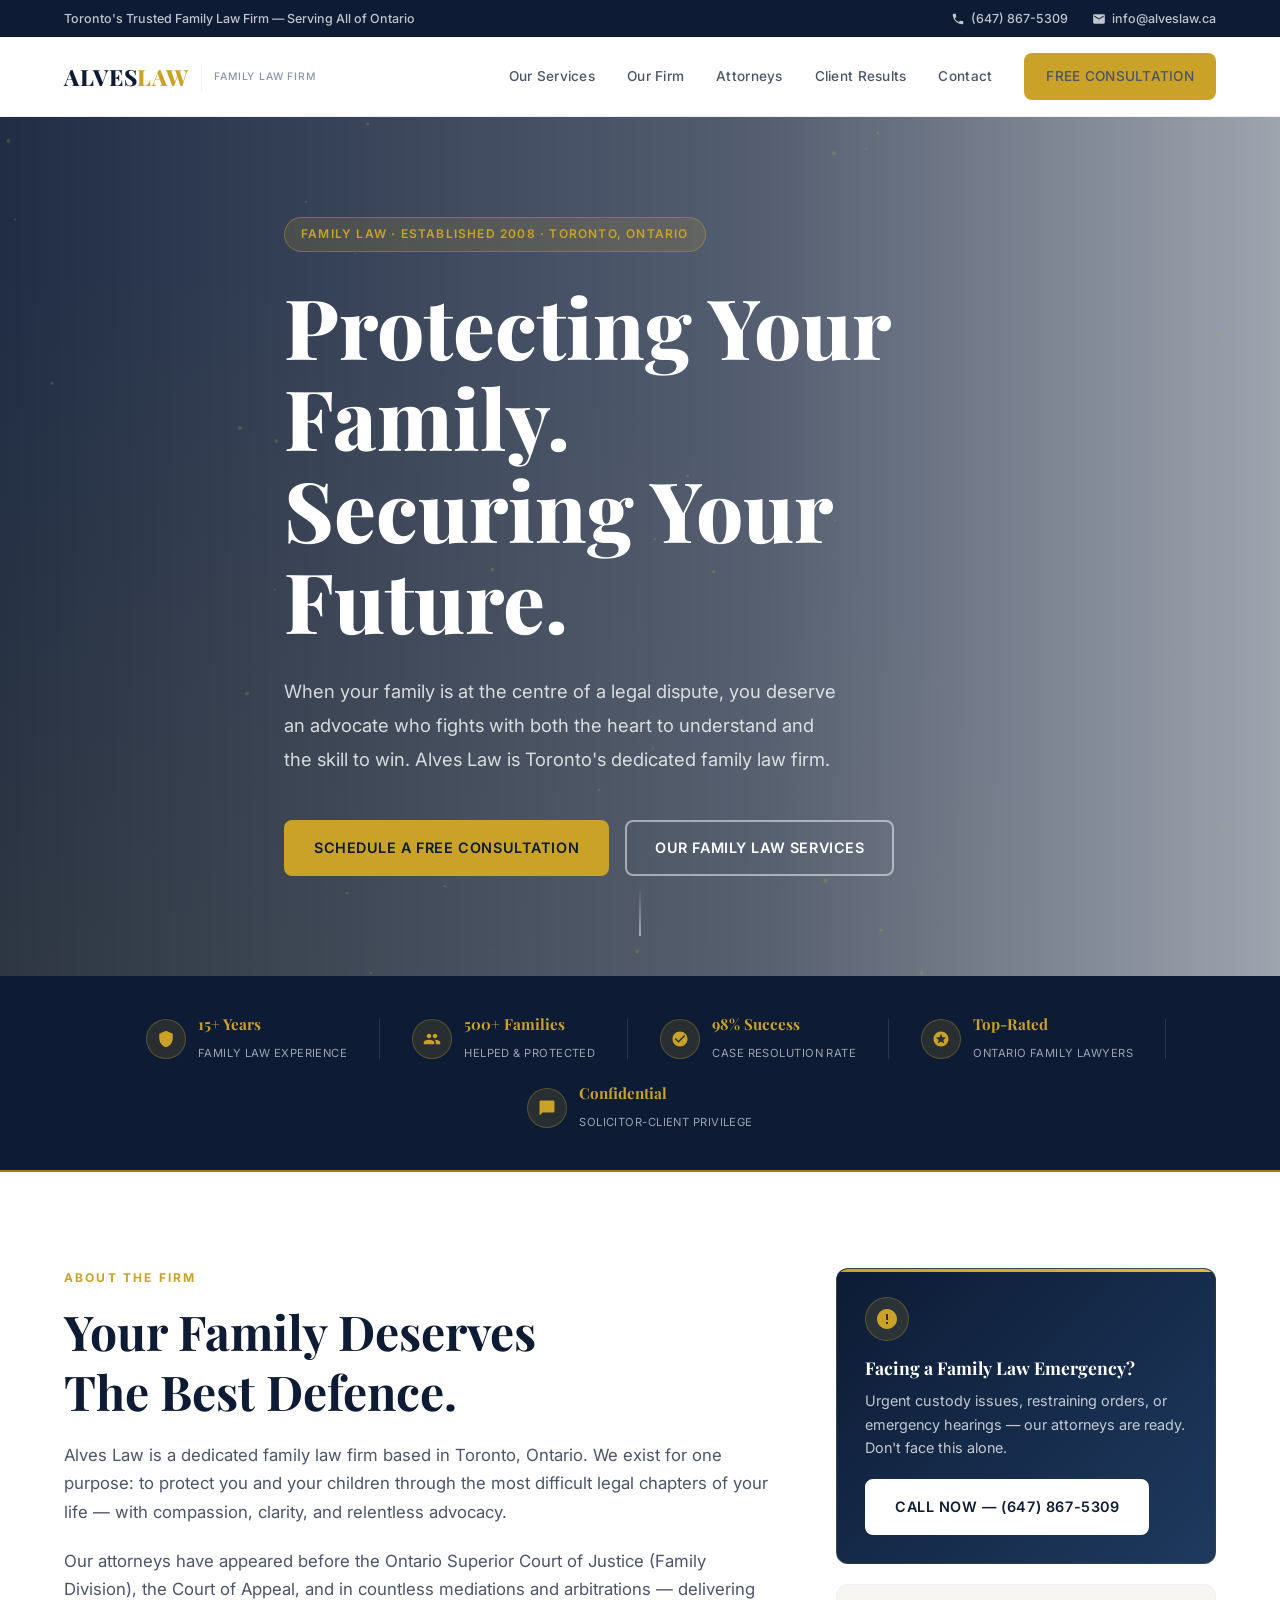
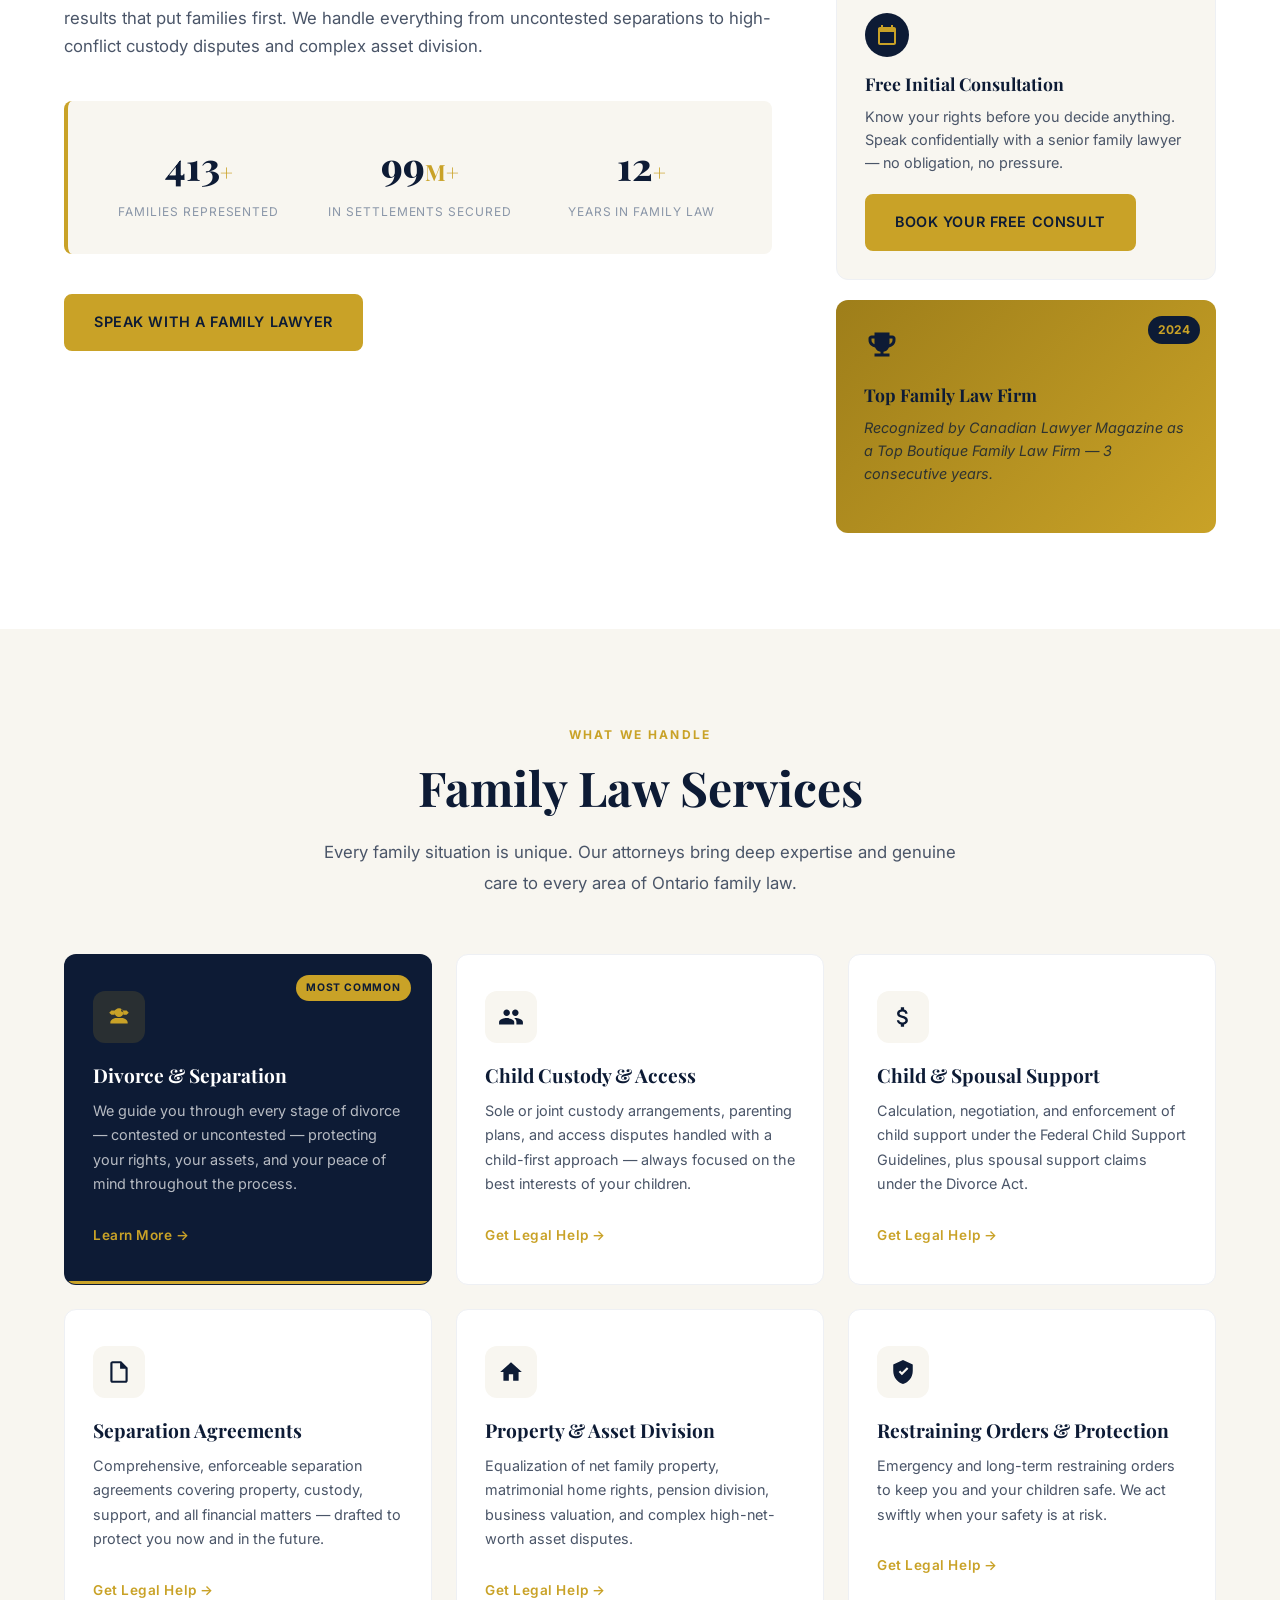
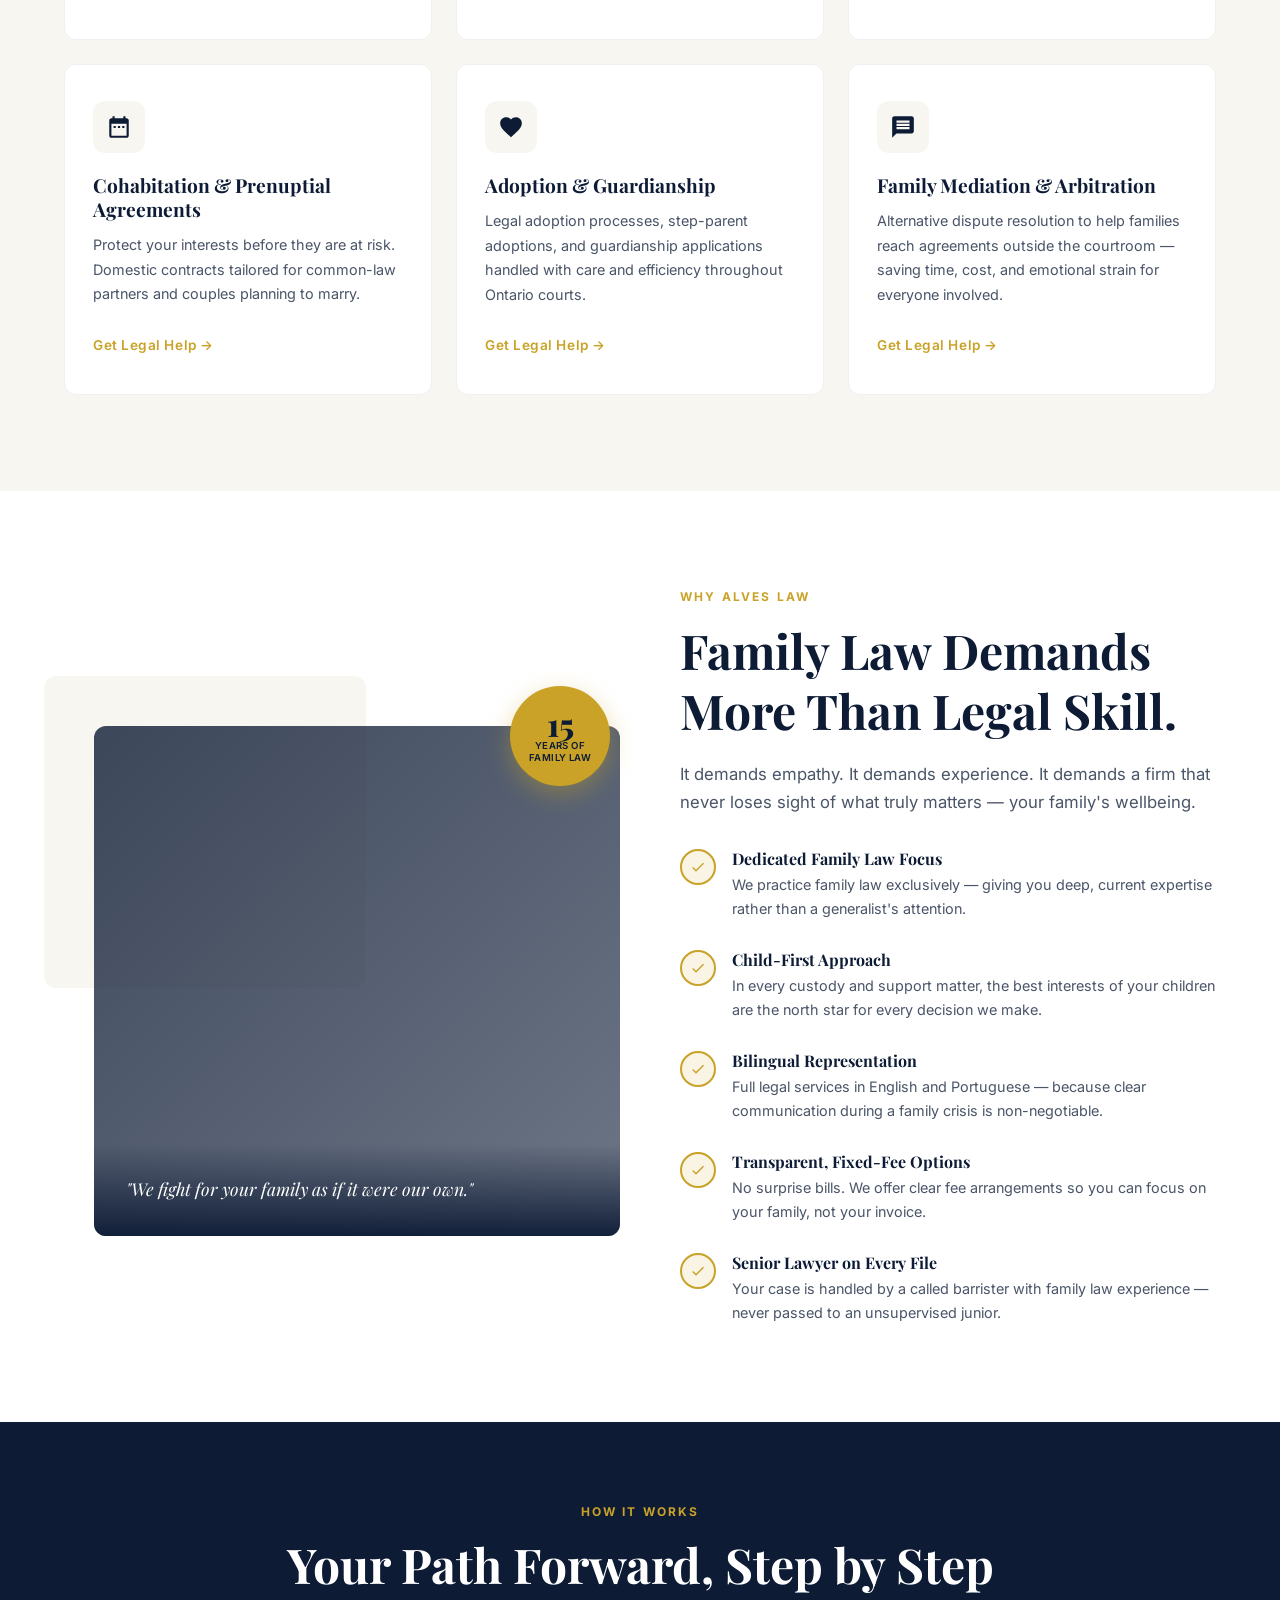
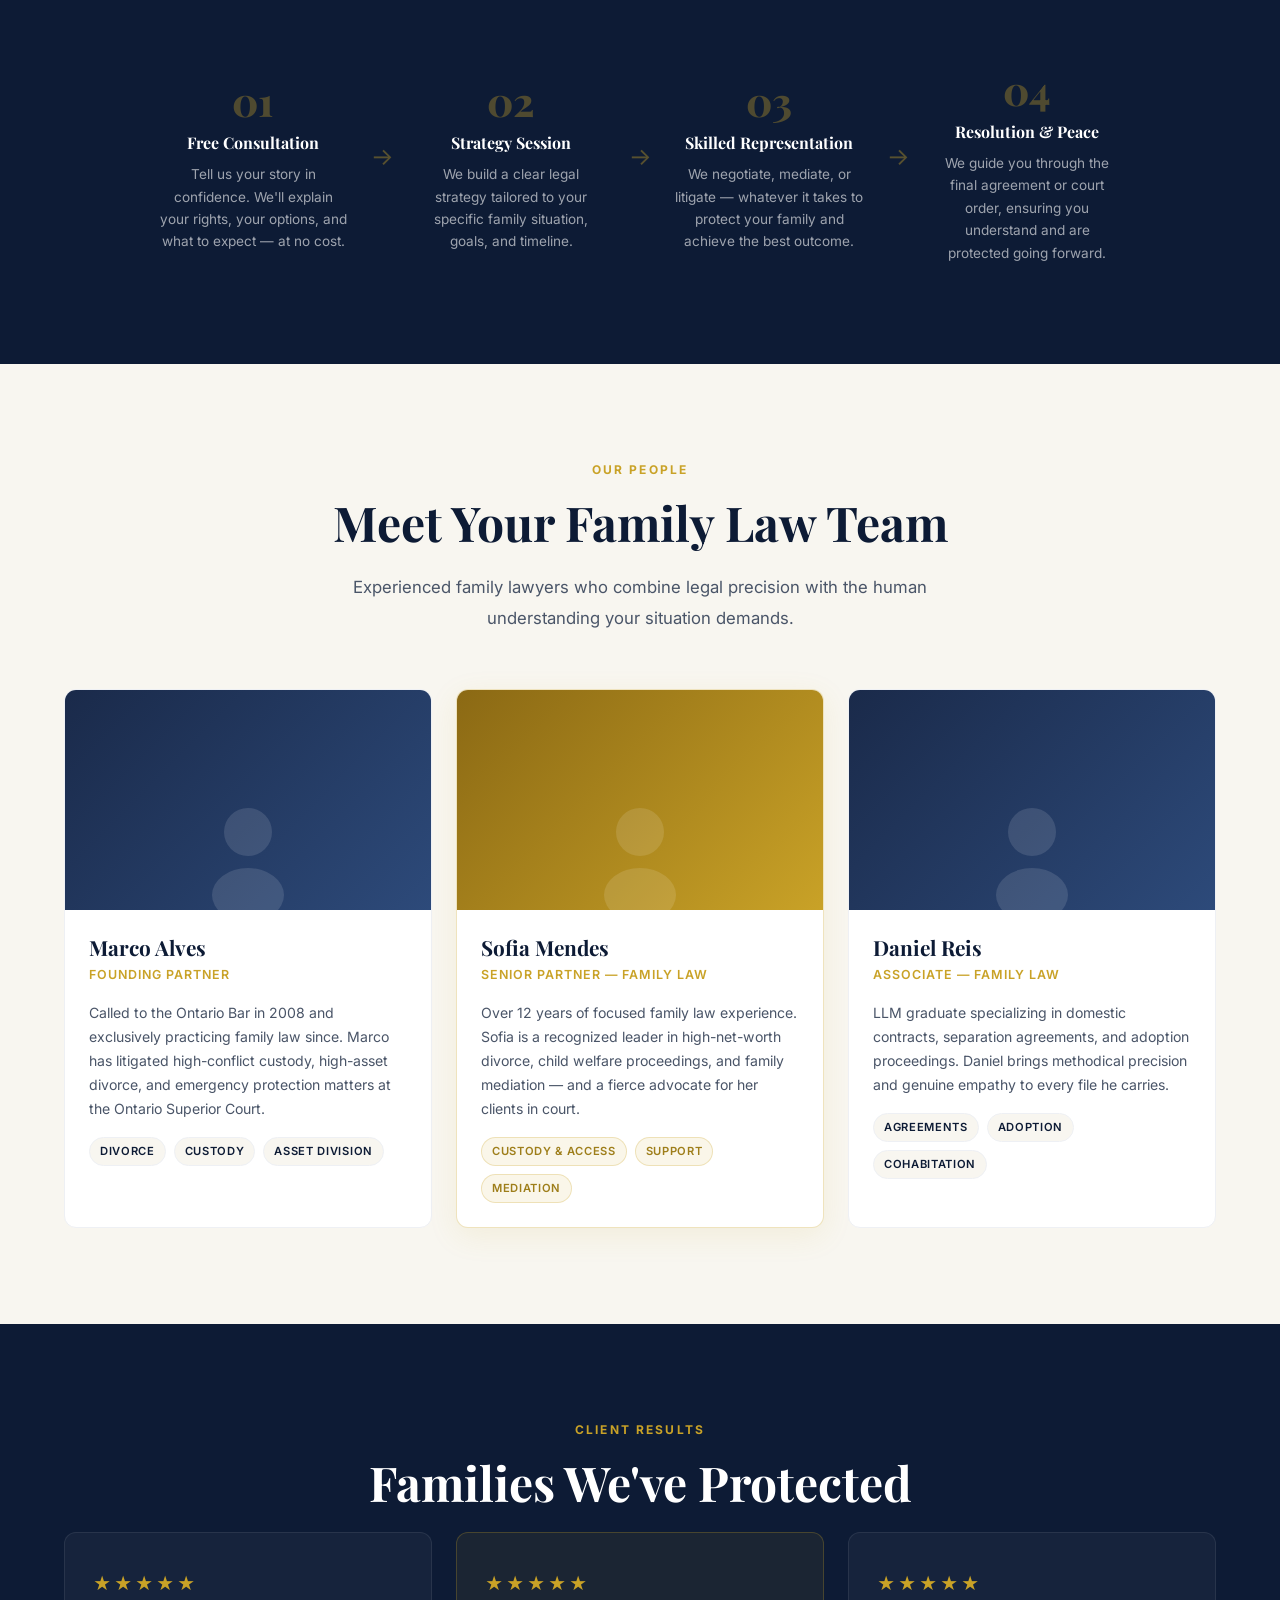
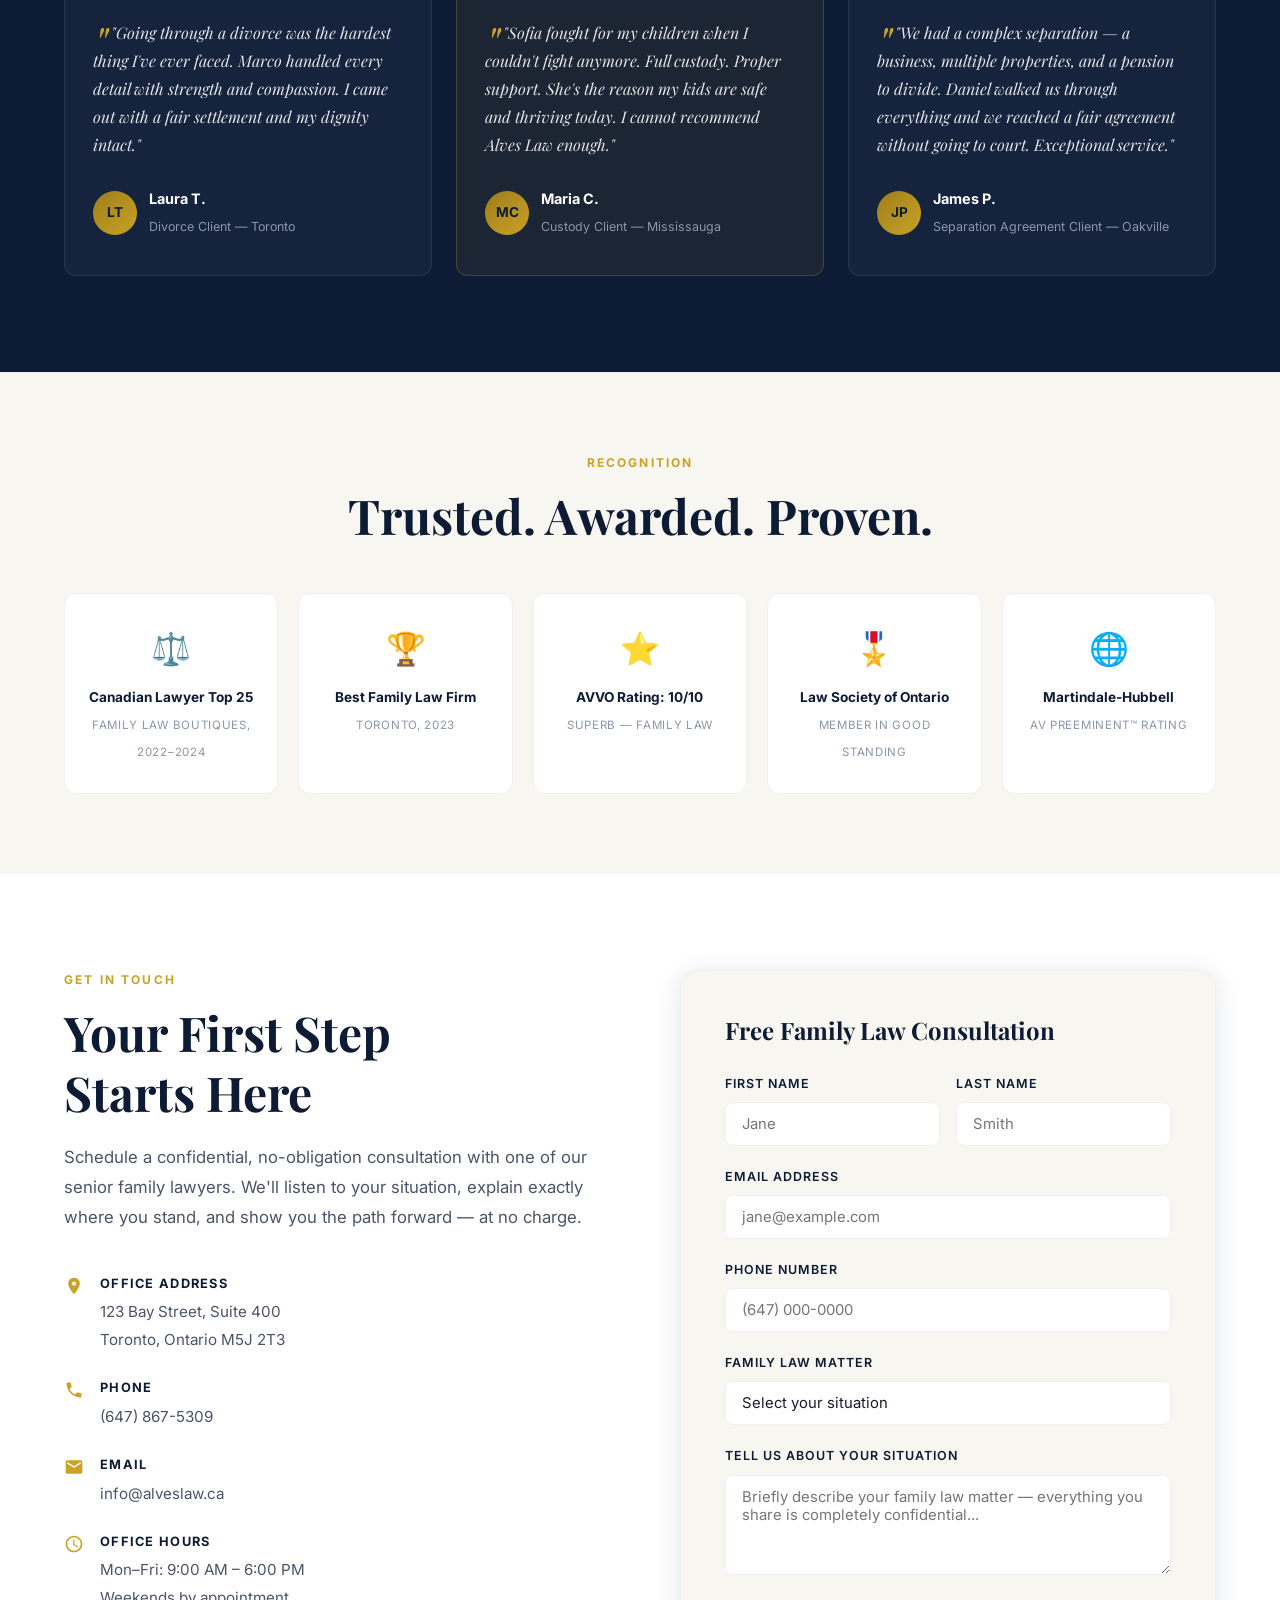
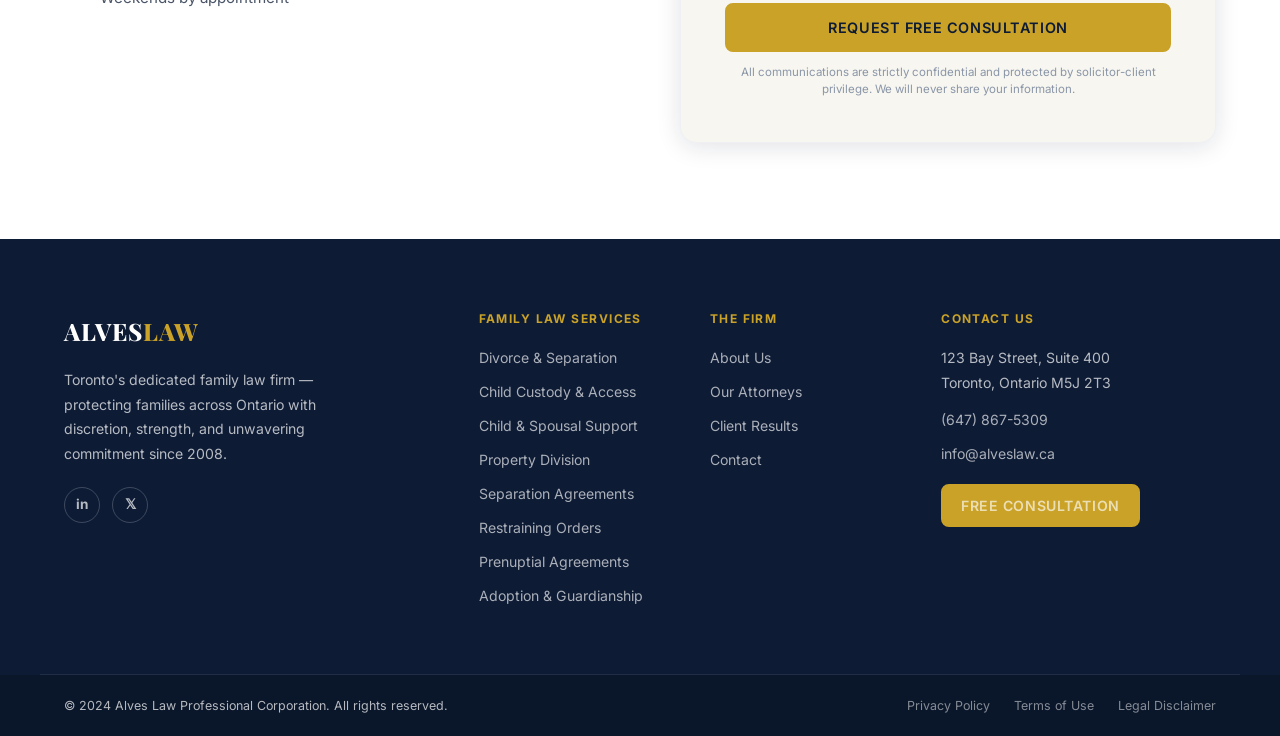
==== commit e91b5dde: "Add dedicated Divorce & Separation service page Full-depth divorce page with: two-column hero with c" ====
--- a/index.html
+++ b/index.html
@@ -188,7 +188,7 @@
           </div>
           <h3>Divorce &amp; Separation</h3>
           <p>We guide you through every stage of divorce — contested or uncontested — protecting your rights, your assets, and your peace of mind throughout the process.</p>
-          <a href="#contact" class="practice-card__link">Get Legal Help →</a>
+          <a href="divorce.html" class="practice-card__link">Learn More →</a>
         </div>
 
         <div class="practice-card">
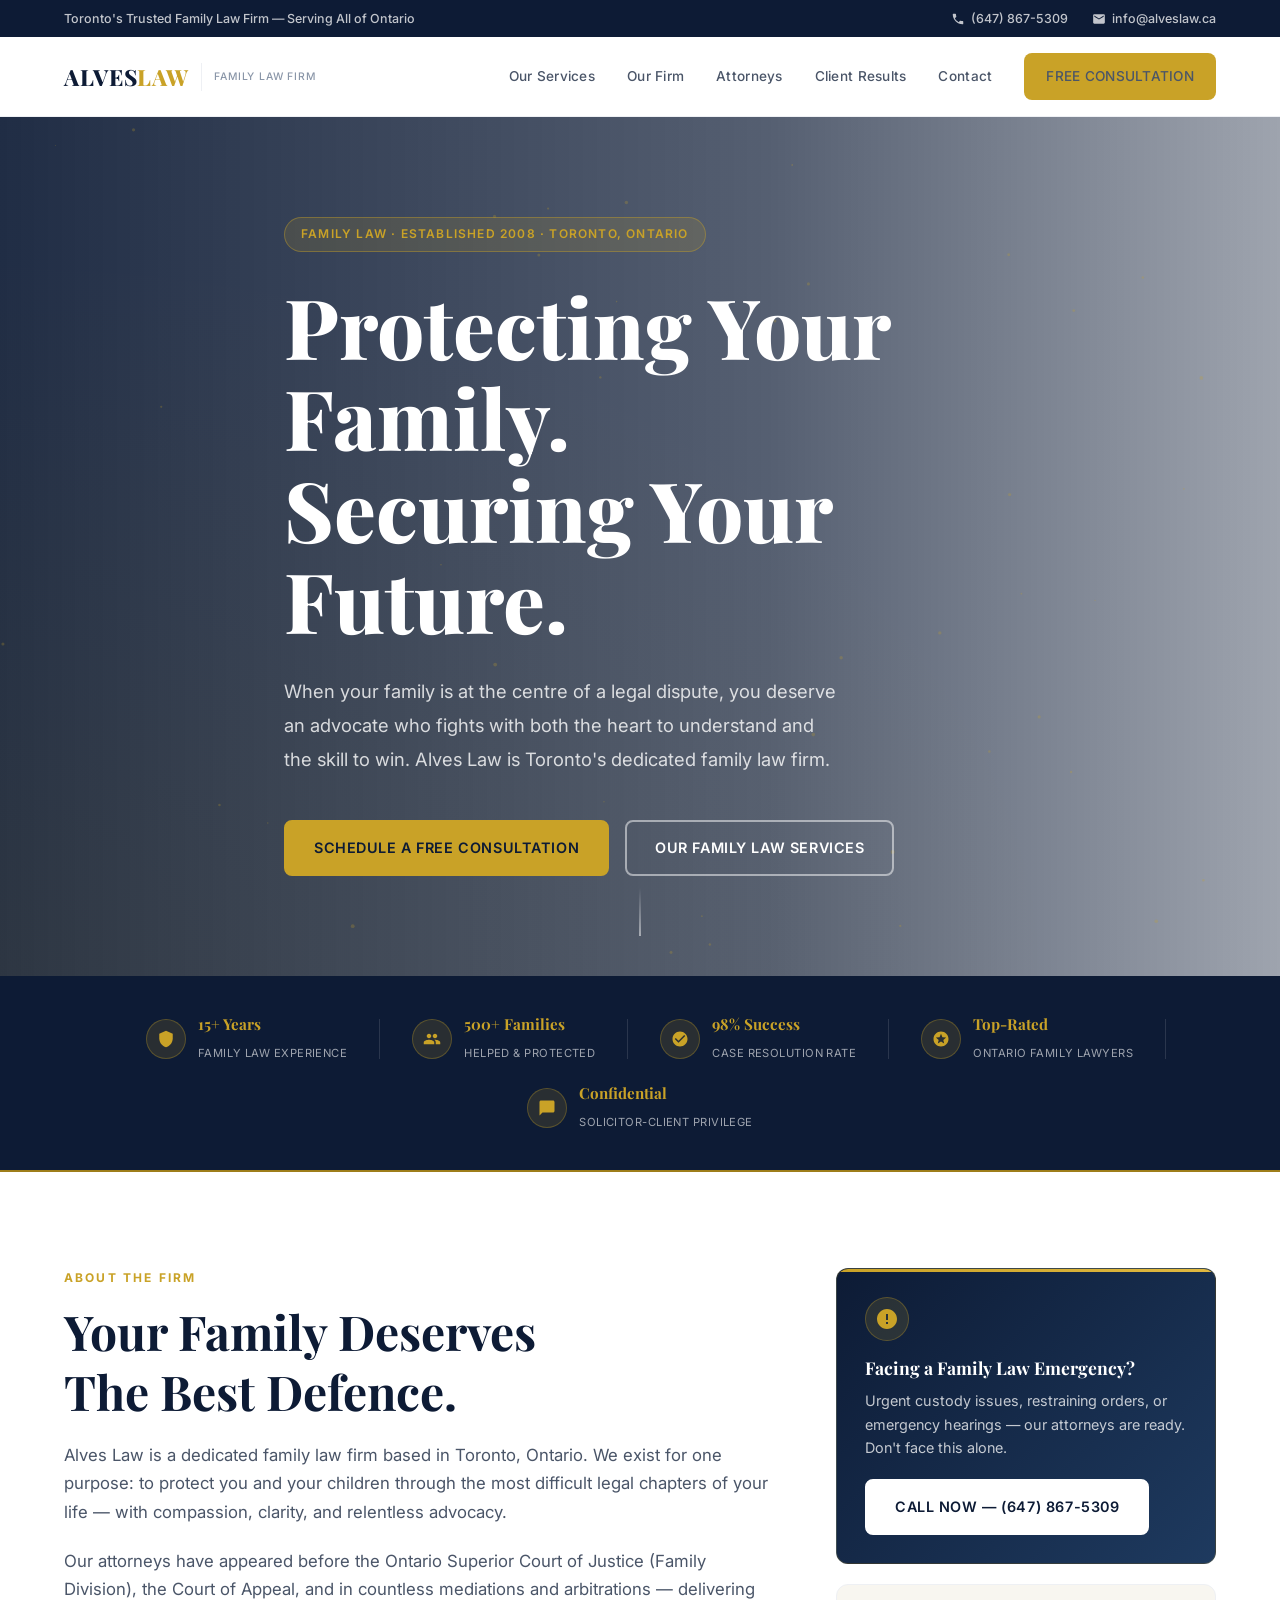
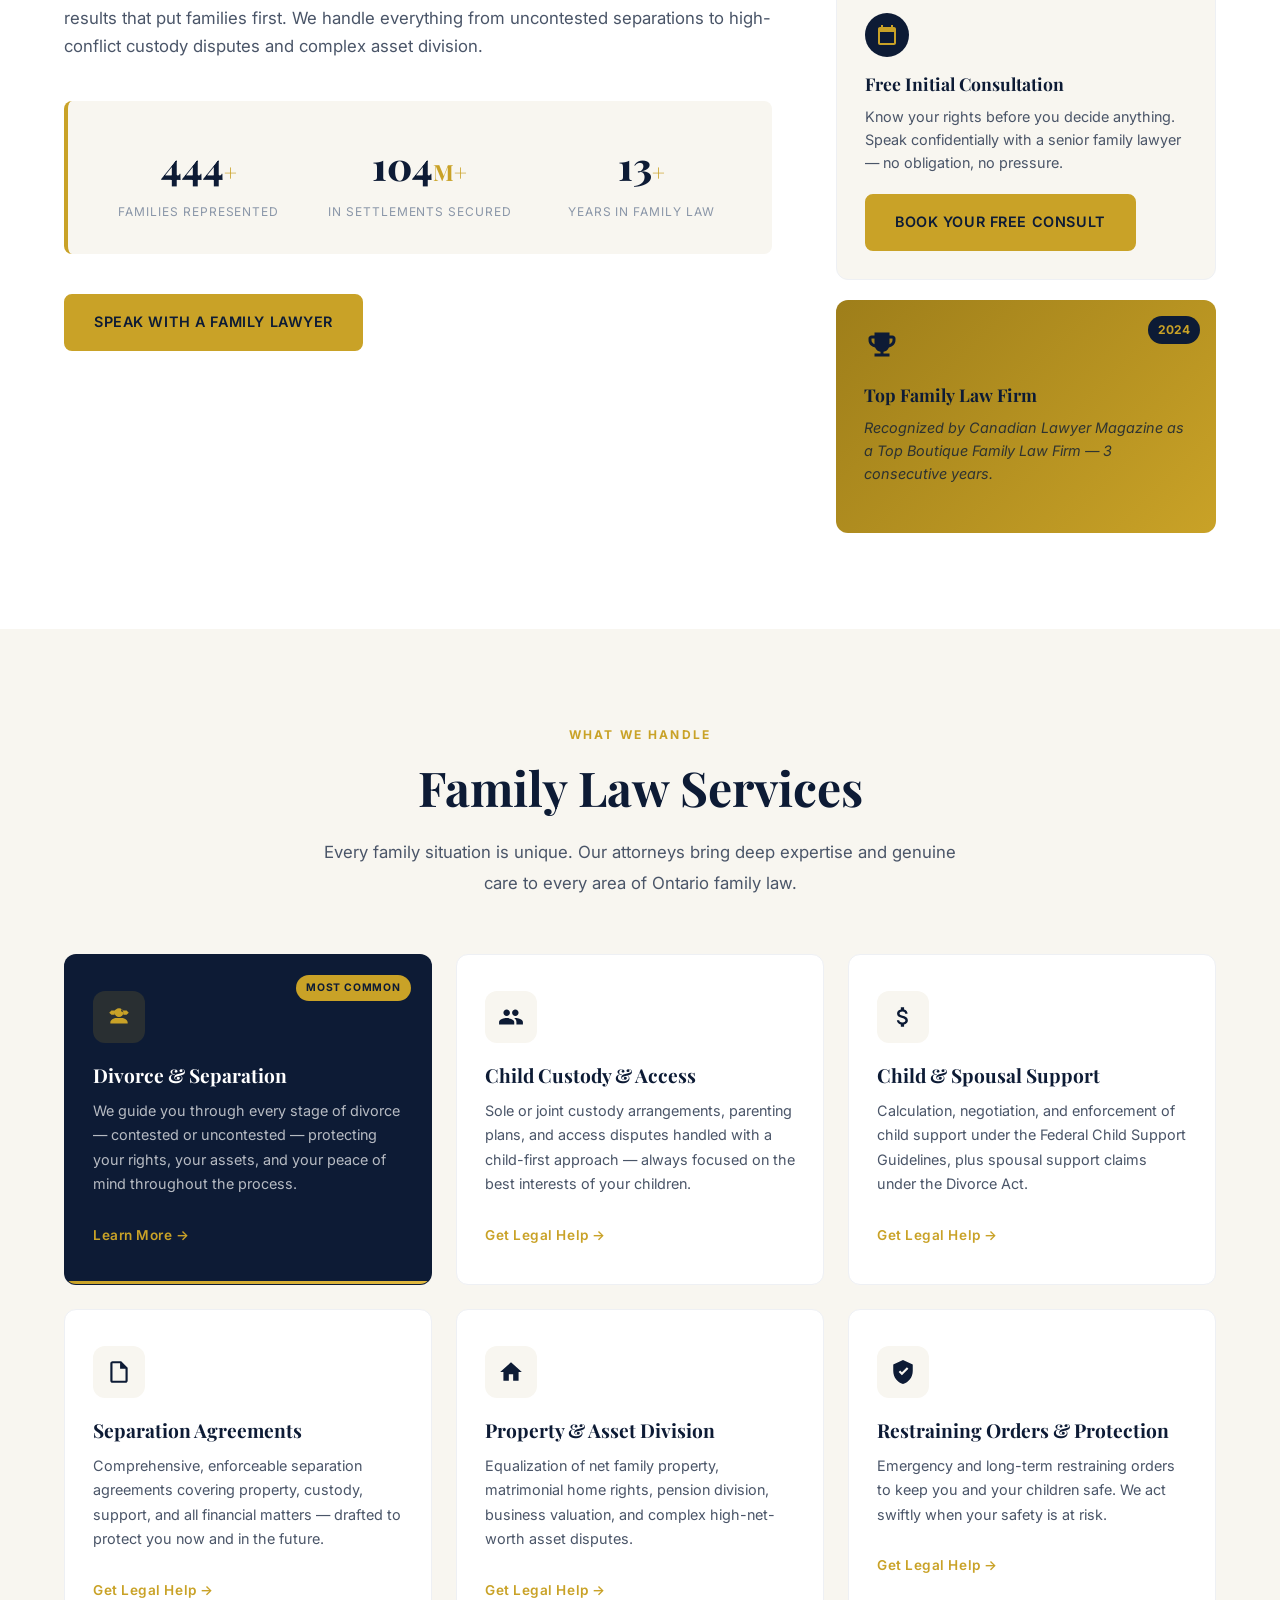
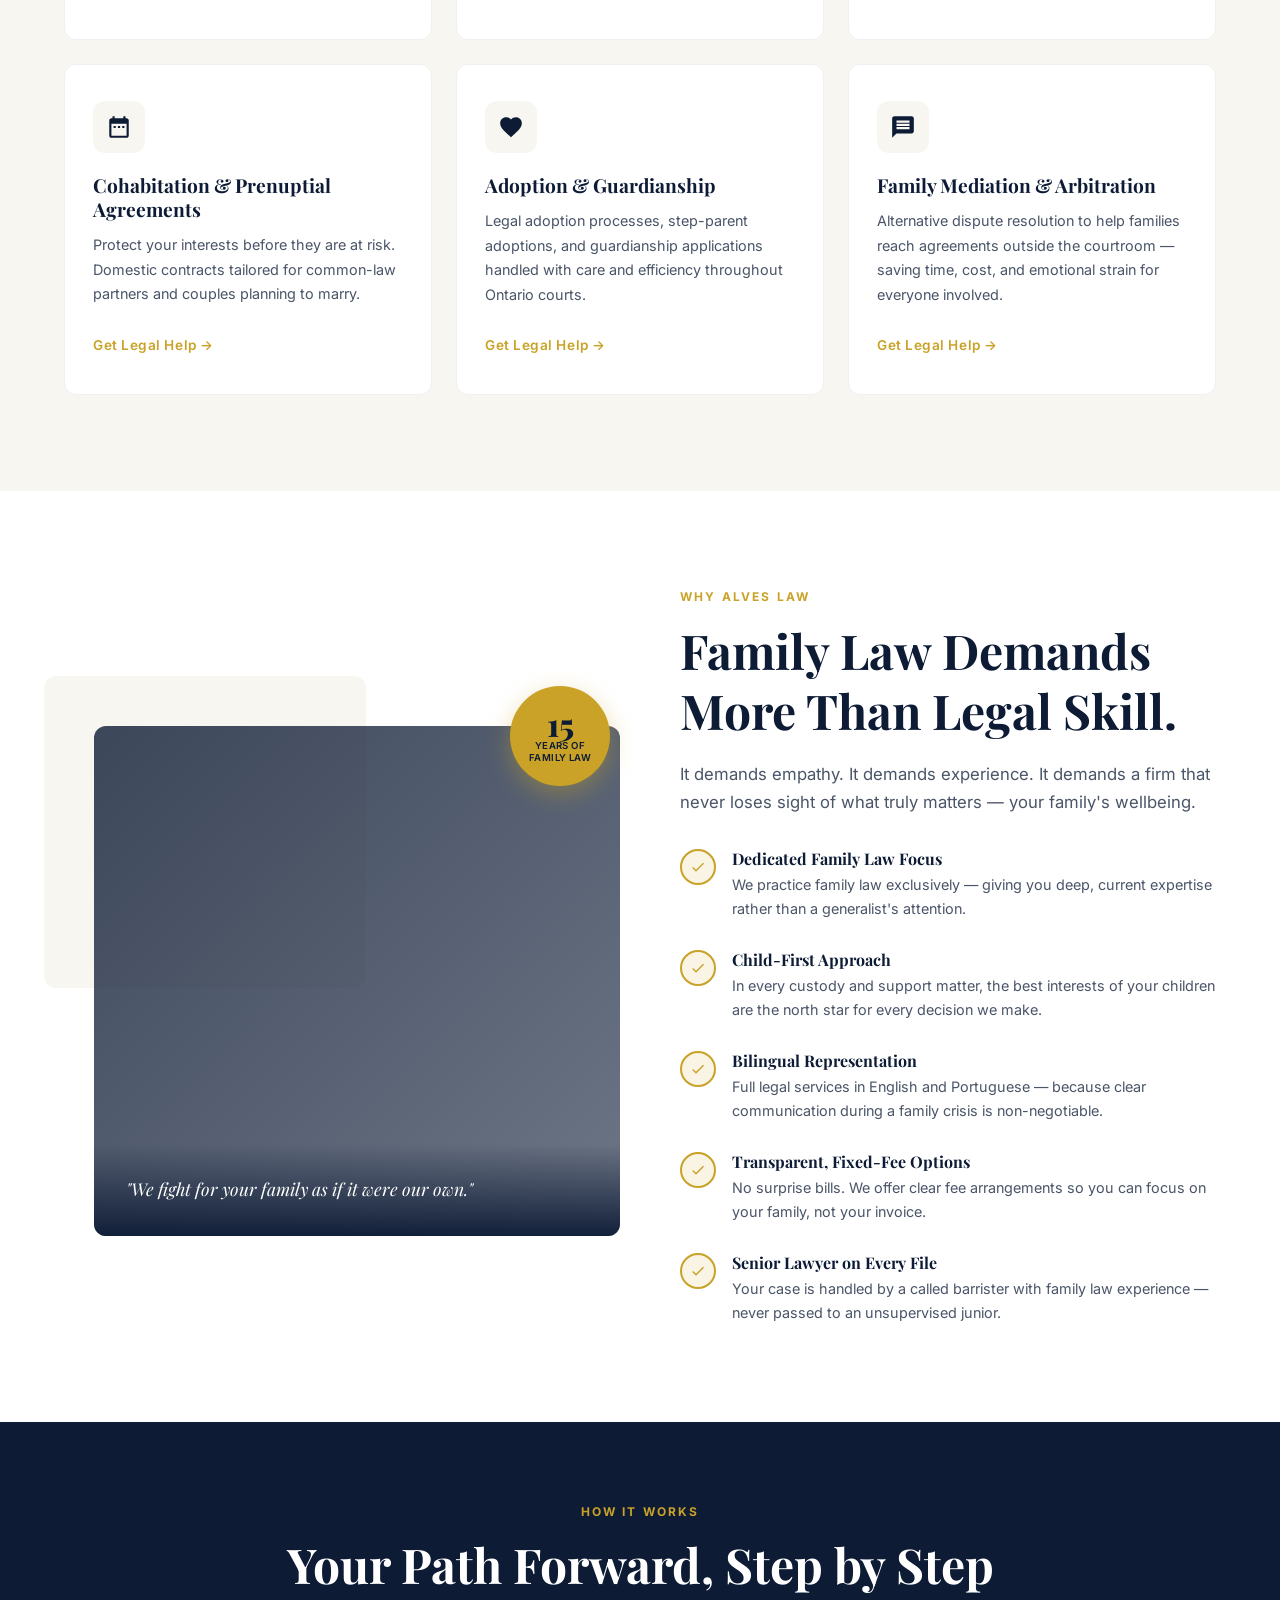
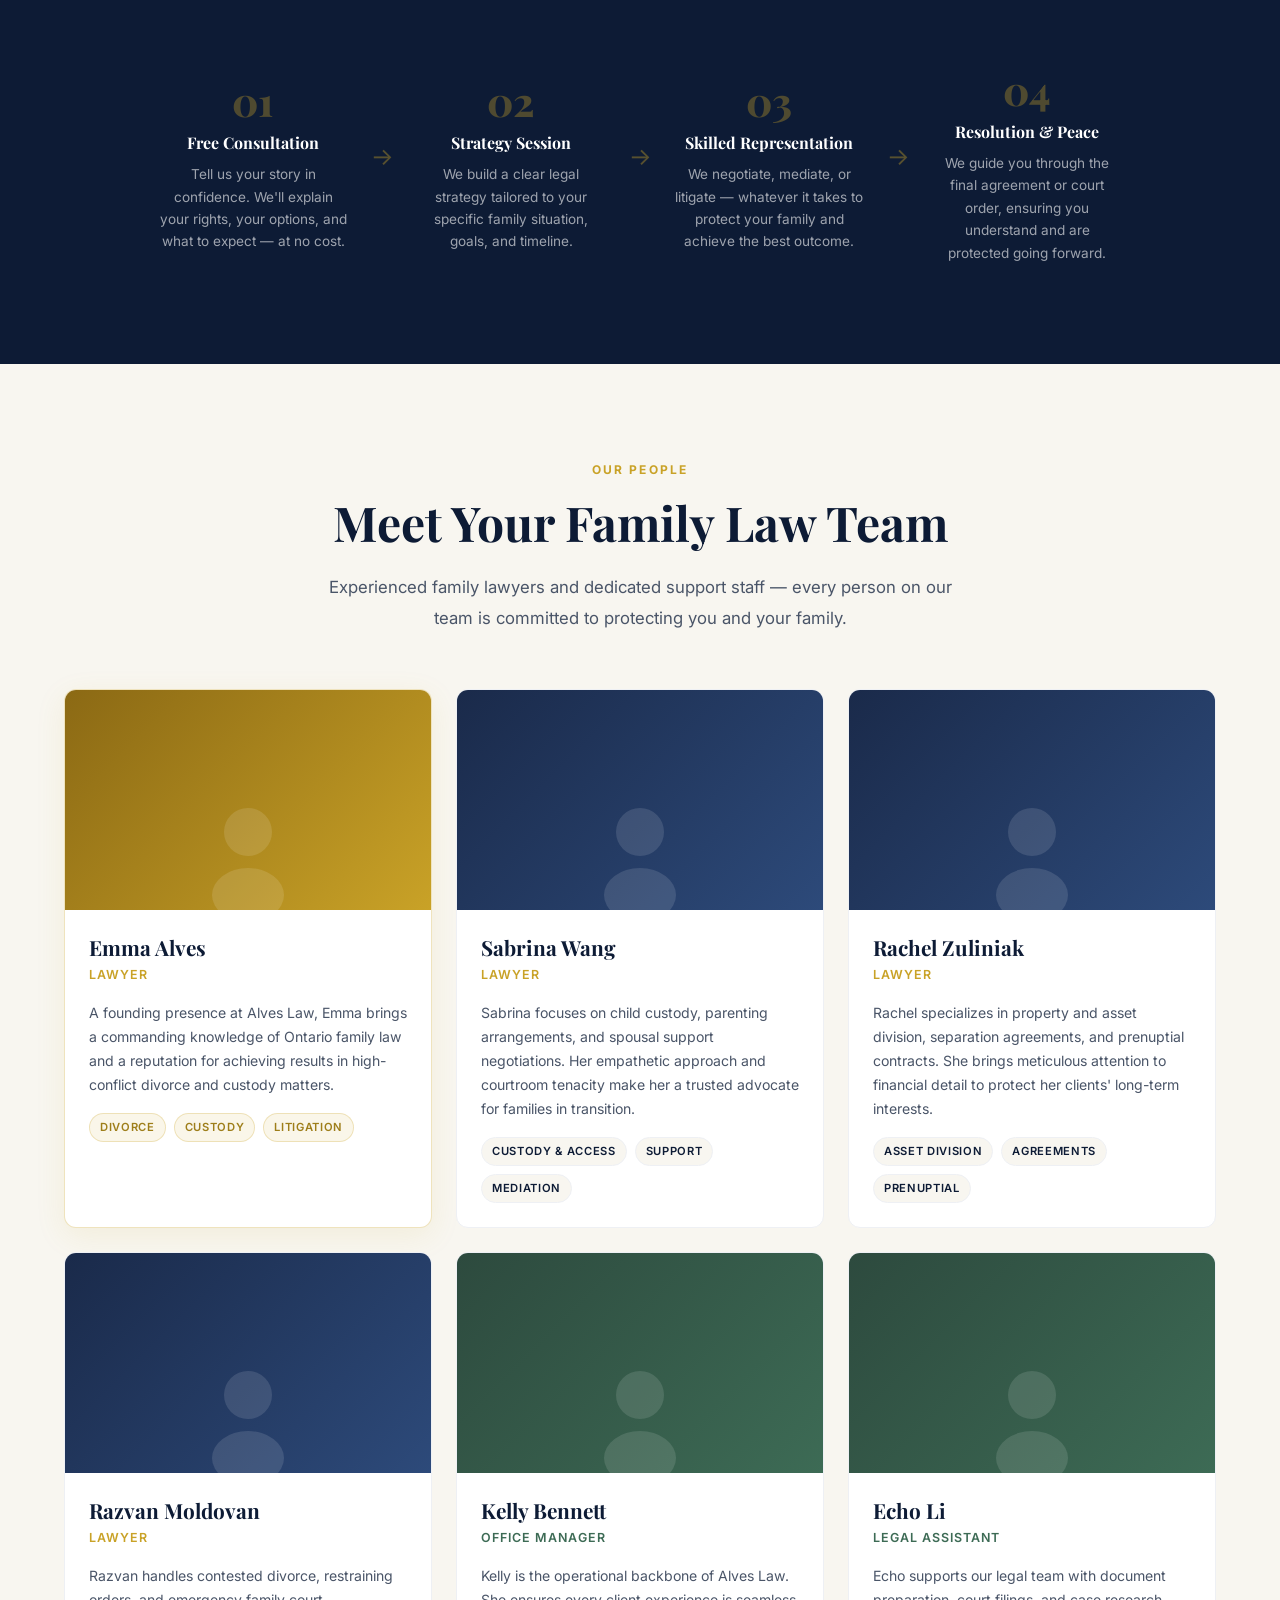
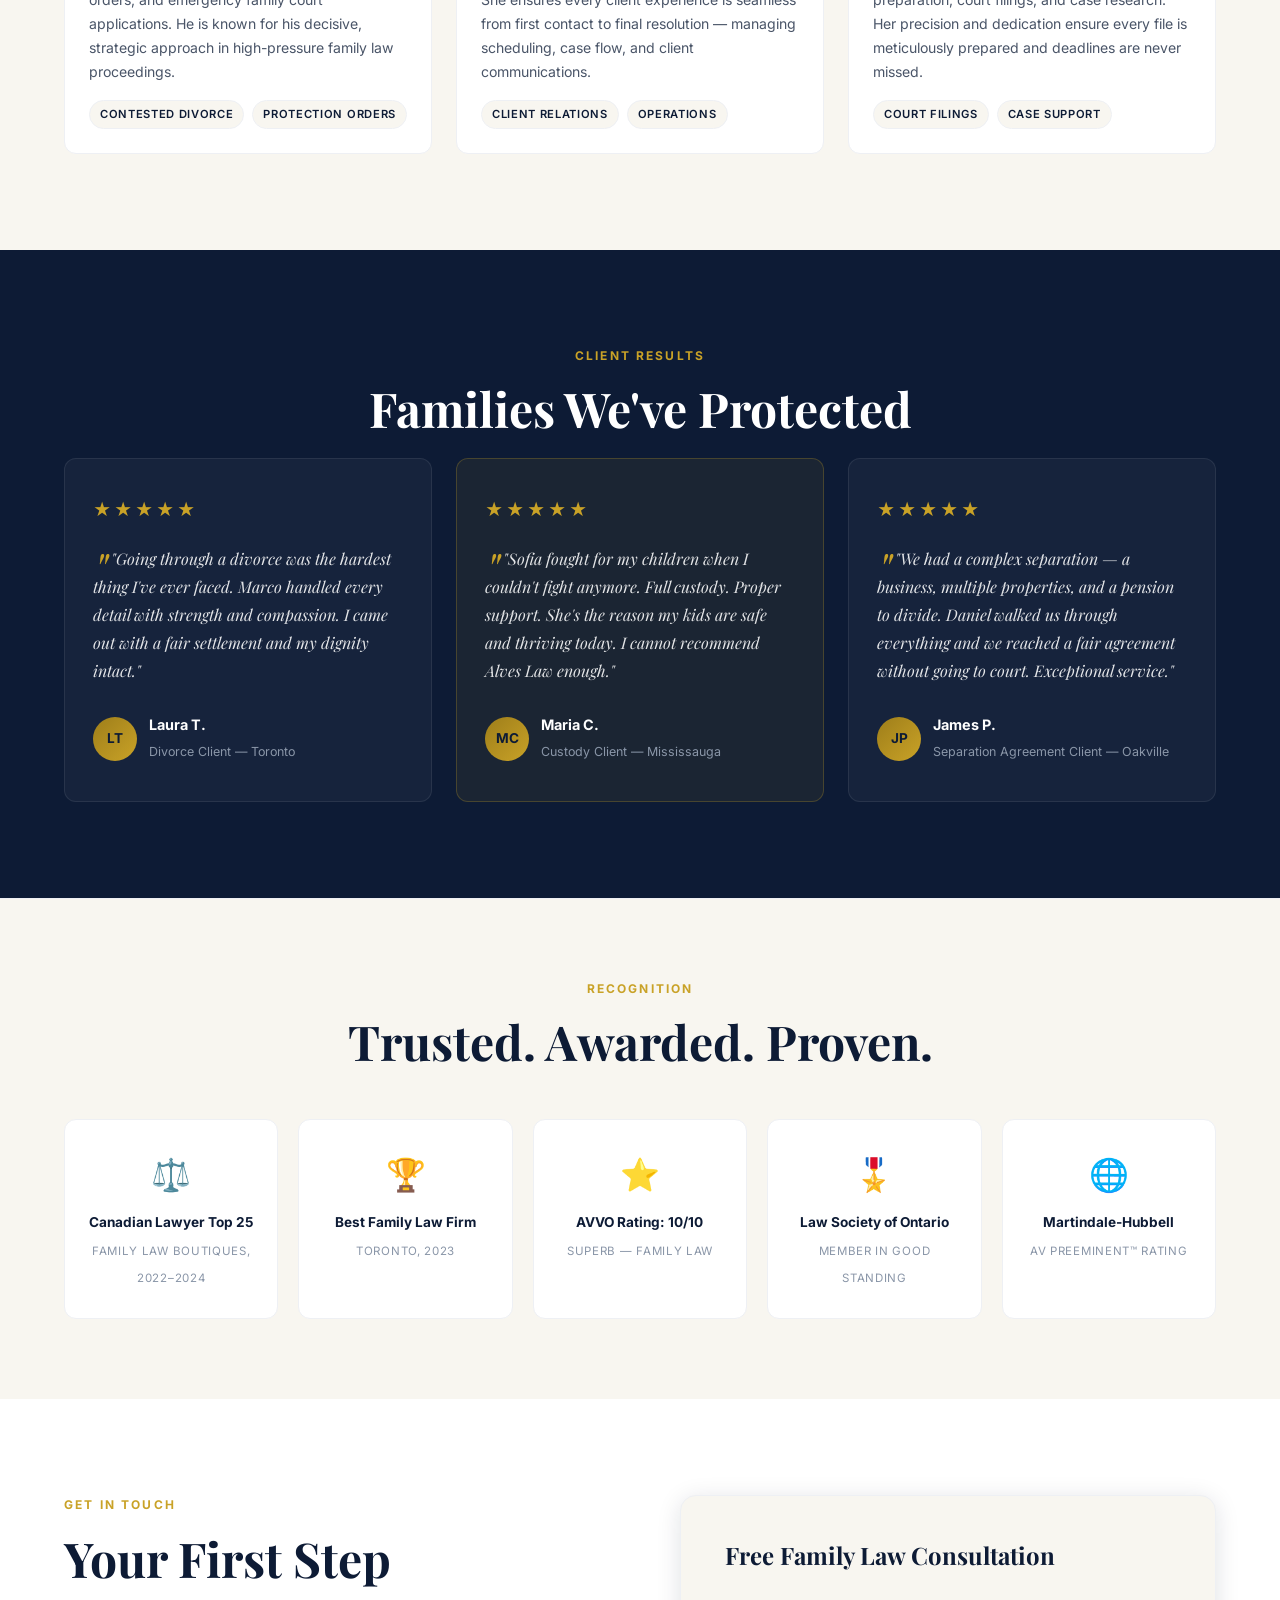
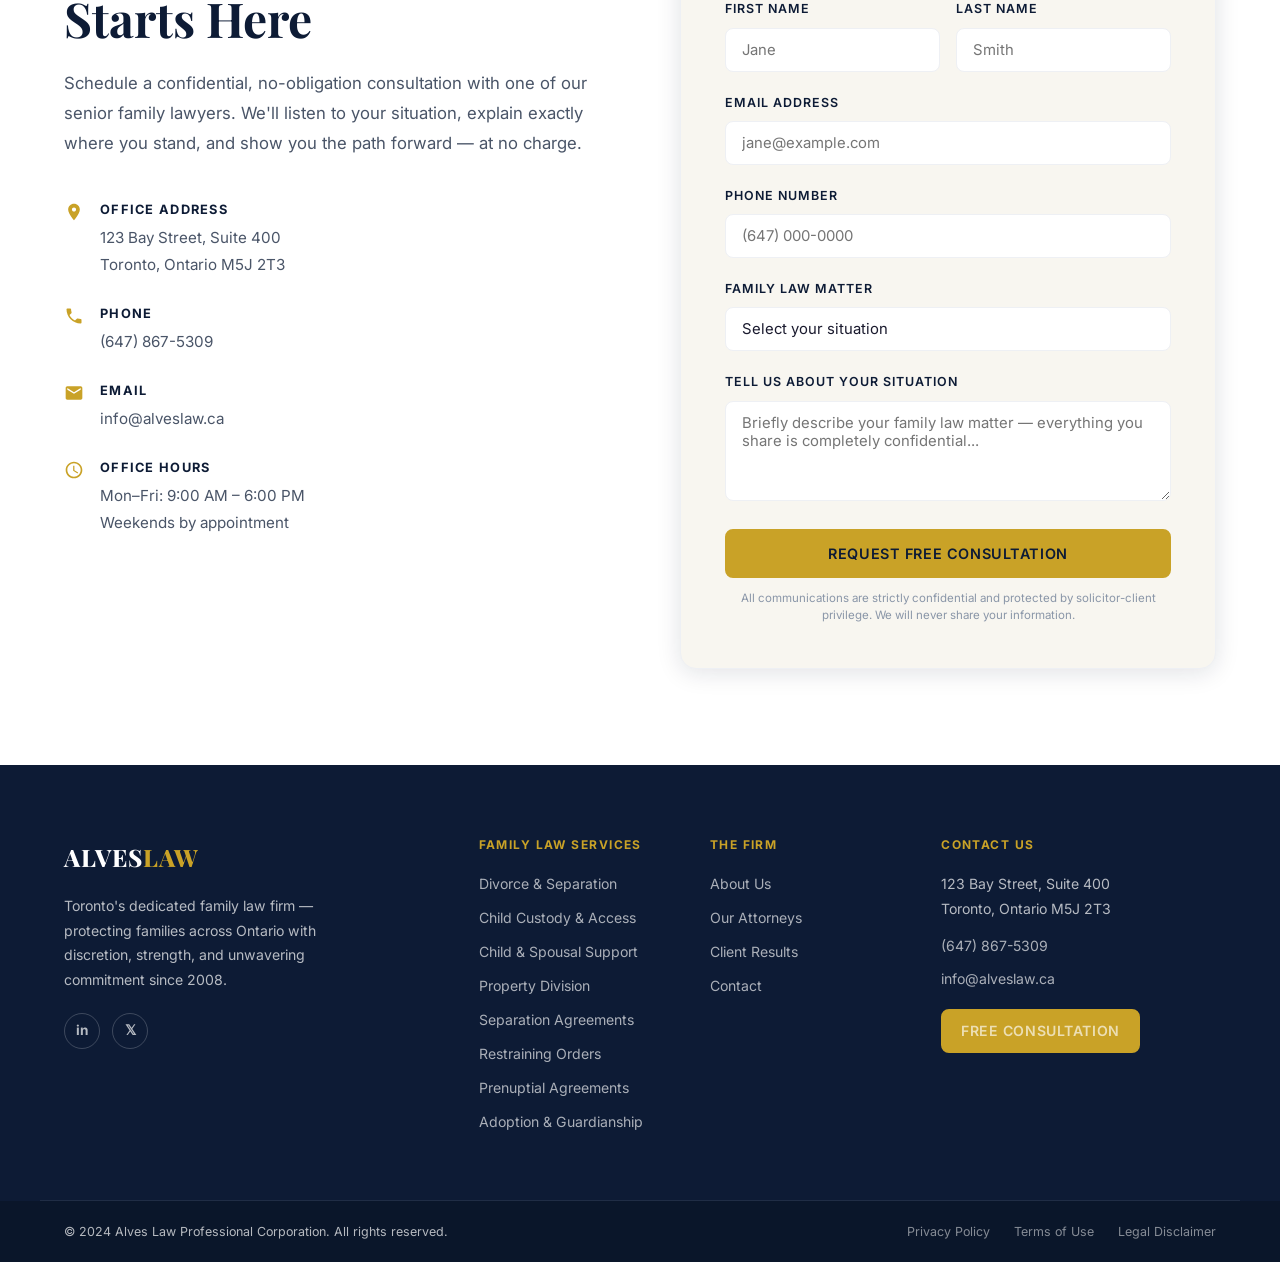
==== commit 69918b3d: "Update team section with real staff names and roles Replace placeholder attorney names with actual A" ====
--- a/index.html
+++ b/index.html
@@ -377,8 +377,24 @@
     <div class="container">
       <div class="section-label center">Our People</div>
       <h2 class="section-title center">Meet Your Family Law Team</h2>
-      <p class="section-sub">Experienced family lawyers who combine legal precision with the human understanding your situation demands.</p>
-      <div class="team__grid">
+      <p class="section-sub">Experienced family lawyers and dedicated support staff — every person on our team is committed to protecting you and your family.</p>
+      <div class="team__grid team__grid--six">
+
+        <div class="attorney-card attorney-card--featured">
+          <div class="attorney-card__photo">
+            <div class="attorney-card__photo-inner" style="background: linear-gradient(135deg, #8b6914 0%, #c9a227 100%);">
+              <svg viewBox="0 0 80 80" class="attorney-silhouette"><circle cx="40" cy="28" r="16" fill="rgba(255,255,255,0.2)"/><ellipse cx="40" cy="70" rx="24" ry="18" fill="rgba(255,255,255,0.2)"/></svg>
+            </div>
+          </div>
+          <div class="attorney-card__info">
+            <h3>Emma Alves</h3>
+            <span class="attorney-card__title">Lawyer</span>
+            <p>A founding presence at Alves Law, Emma brings a commanding knowledge of Ontario family law and a reputation for achieving results in high-conflict divorce and custody matters.</p>
+            <div class="attorney-card__tags">
+              <span>Divorce</span><span>Custody</span><span>Litigation</span>
+            </div>
+          </div>
+        </div>
 
         <div class="attorney-card">
           <div class="attorney-card__photo">
@@ -387,25 +403,9 @@
             </div>
           </div>
           <div class="attorney-card__info">
-            <h3>Marco Alves</h3>
-            <span class="attorney-card__title">Founding Partner</span>
-            <p>Called to the Ontario Bar in 2008 and exclusively practicing family law since. Marco has litigated high-conflict custody, high-asset divorce, and emergency protection matters at the Ontario Superior Court.</p>
-            <div class="attorney-card__tags">
-              <span>Divorce</span><span>Custody</span><span>Asset Division</span>
-            </div>
-          </div>
-        </div>
-
-        <div class="attorney-card attorney-card--featured">
-          <div class="attorney-card__photo">
-            <div class="attorney-card__photo-inner" style="background: linear-gradient(135deg, #8b6914 0%, #c9a227 100%);">
-              <svg viewBox="0 0 80 80" class="attorney-silhouette"><circle cx="40" cy="28" r="16" fill="rgba(255,255,255,0.2)"/><ellipse cx="40" cy="70" rx="24" ry="18" fill="rgba(255,255,255,0.2)"/></svg>
-            </div>
-          </div>
-          <div class="attorney-card__info">
-            <h3>Sofia Mendes</h3>
-            <span class="attorney-card__title">Senior Partner — Family Law</span>
-            <p>Over 12 years of focused family law experience. Sofia is a recognized leader in high-net-worth divorce, child welfare proceedings, and family mediation — and a fierce advocate for her clients in court.</p>
+            <h3>Sabrina Wang</h3>
+            <span class="attorney-card__title">Lawyer</span>
+            <p>Sabrina focuses on child custody, parenting arrangements, and spousal support negotiations. Her empathetic approach and courtroom tenacity make her a trusted advocate for families in transition.</p>
             <div class="attorney-card__tags">
               <span>Custody &amp; Access</span><span>Support</span><span>Mediation</span>
             </div>
@@ -419,11 +419,59 @@
             </div>
           </div>
           <div class="attorney-card__info">
-            <h3>Daniel Reis</h3>
-            <span class="attorney-card__title">Associate — Family Law</span>
-            <p>LLM graduate specializing in domestic contracts, separation agreements, and adoption proceedings. Daniel brings methodical precision and genuine empathy to every file he carries.</p>
+            <h3>Rachel Zuliniak</h3>
+            <span class="attorney-card__title">Lawyer</span>
+            <p>Rachel specializes in property and asset division, separation agreements, and prenuptial contracts. She brings meticulous attention to financial detail to protect her clients' long-term interests.</p>
             <div class="attorney-card__tags">
-              <span>Agreements</span><span>Adoption</span><span>Cohabitation</span>
+              <span>Asset Division</span><span>Agreements</span><span>Prenuptial</span>
+            </div>
+          </div>
+        </div>
+
+        <div class="attorney-card">
+          <div class="attorney-card__photo">
+            <div class="attorney-card__photo-inner" style="background: linear-gradient(135deg, #1a2a4a 0%, #2d4a7a 100%);">
+              <svg viewBox="0 0 80 80" class="attorney-silhouette"><circle cx="40" cy="28" r="16" fill="rgba(255,255,255,0.2)"/><ellipse cx="40" cy="70" rx="24" ry="18" fill="rgba(255,255,255,0.2)"/></svg>
+            </div>
+          </div>
+          <div class="attorney-card__info">
+            <h3>Razvan Moldovan</h3>
+            <span class="attorney-card__title">Lawyer</span>
+            <p>Razvan handles contested divorce, restraining orders, and emergency family court applications. He is known for his decisive, strategic approach in high-pressure family law proceedings.</p>
+            <div class="attorney-card__tags">
+              <span>Contested Divorce</span><span>Protection Orders</span>
+            </div>
+          </div>
+        </div>
+
+        <div class="attorney-card attorney-card--support">
+          <div class="attorney-card__photo">
+            <div class="attorney-card__photo-inner" style="background: linear-gradient(135deg, #2d4a3e 0%, #3d6b55 100%);">
+              <svg viewBox="0 0 80 80" class="attorney-silhouette"><circle cx="40" cy="28" r="16" fill="rgba(255,255,255,0.2)"/><ellipse cx="40" cy="70" rx="24" ry="18" fill="rgba(255,255,255,0.2)"/></svg>
+            </div>
+          </div>
+          <div class="attorney-card__info">
+            <h3>Kelly Bennett</h3>
+            <span class="attorney-card__title">Office Manager</span>
+            <p>Kelly is the operational backbone of Alves Law. She ensures every client experience is seamless from first contact to final resolution — managing scheduling, case flow, and client communications.</p>
+            <div class="attorney-card__tags">
+              <span>Client Relations</span><span>Operations</span>
+            </div>
+          </div>
+        </div>
+
+        <div class="attorney-card attorney-card--support">
+          <div class="attorney-card__photo">
+            <div class="attorney-card__photo-inner" style="background: linear-gradient(135deg, #2d4a3e 0%, #3d6b55 100%);">
+              <svg viewBox="0 0 80 80" class="attorney-silhouette"><circle cx="40" cy="28" r="16" fill="rgba(255,255,255,0.2)"/><ellipse cx="40" cy="70" rx="24" ry="18" fill="rgba(255,255,255,0.2)"/></svg>
+            </div>
+          </div>
+          <div class="attorney-card__info">
+            <h3>Echo Li</h3>
+            <span class="attorney-card__title">Legal Assistant</span>
+            <p>Echo supports our legal team with document preparation, court filings, and case research. Her precision and dedication ensure every file is meticulously prepared and deadlines are never missed.</p>
+            <div class="attorney-card__tags">
+              <span>Court Filings</span><span>Case Support</span>
             </div>
           </div>
         </div>
--- a/css/style.css
+++ b/css/style.css
@@ -830,6 +830,15 @@
   background: rgba(201,162,39,0.1);
   border-color: rgba(201,162,39,0.25);
   color: var(--gold-dark);
+}
+
+/* 6-card team grid */
+.team__grid--six {
+  grid-template-columns: repeat(3, 1fr);
+}
+/* Support staff card — green tint title */
+.attorney-card--support .attorney-card__title {
+  color: #3d6b55;
 }
 
 /* ─── TESTIMONIALS ──────────────────────────────────────────── */
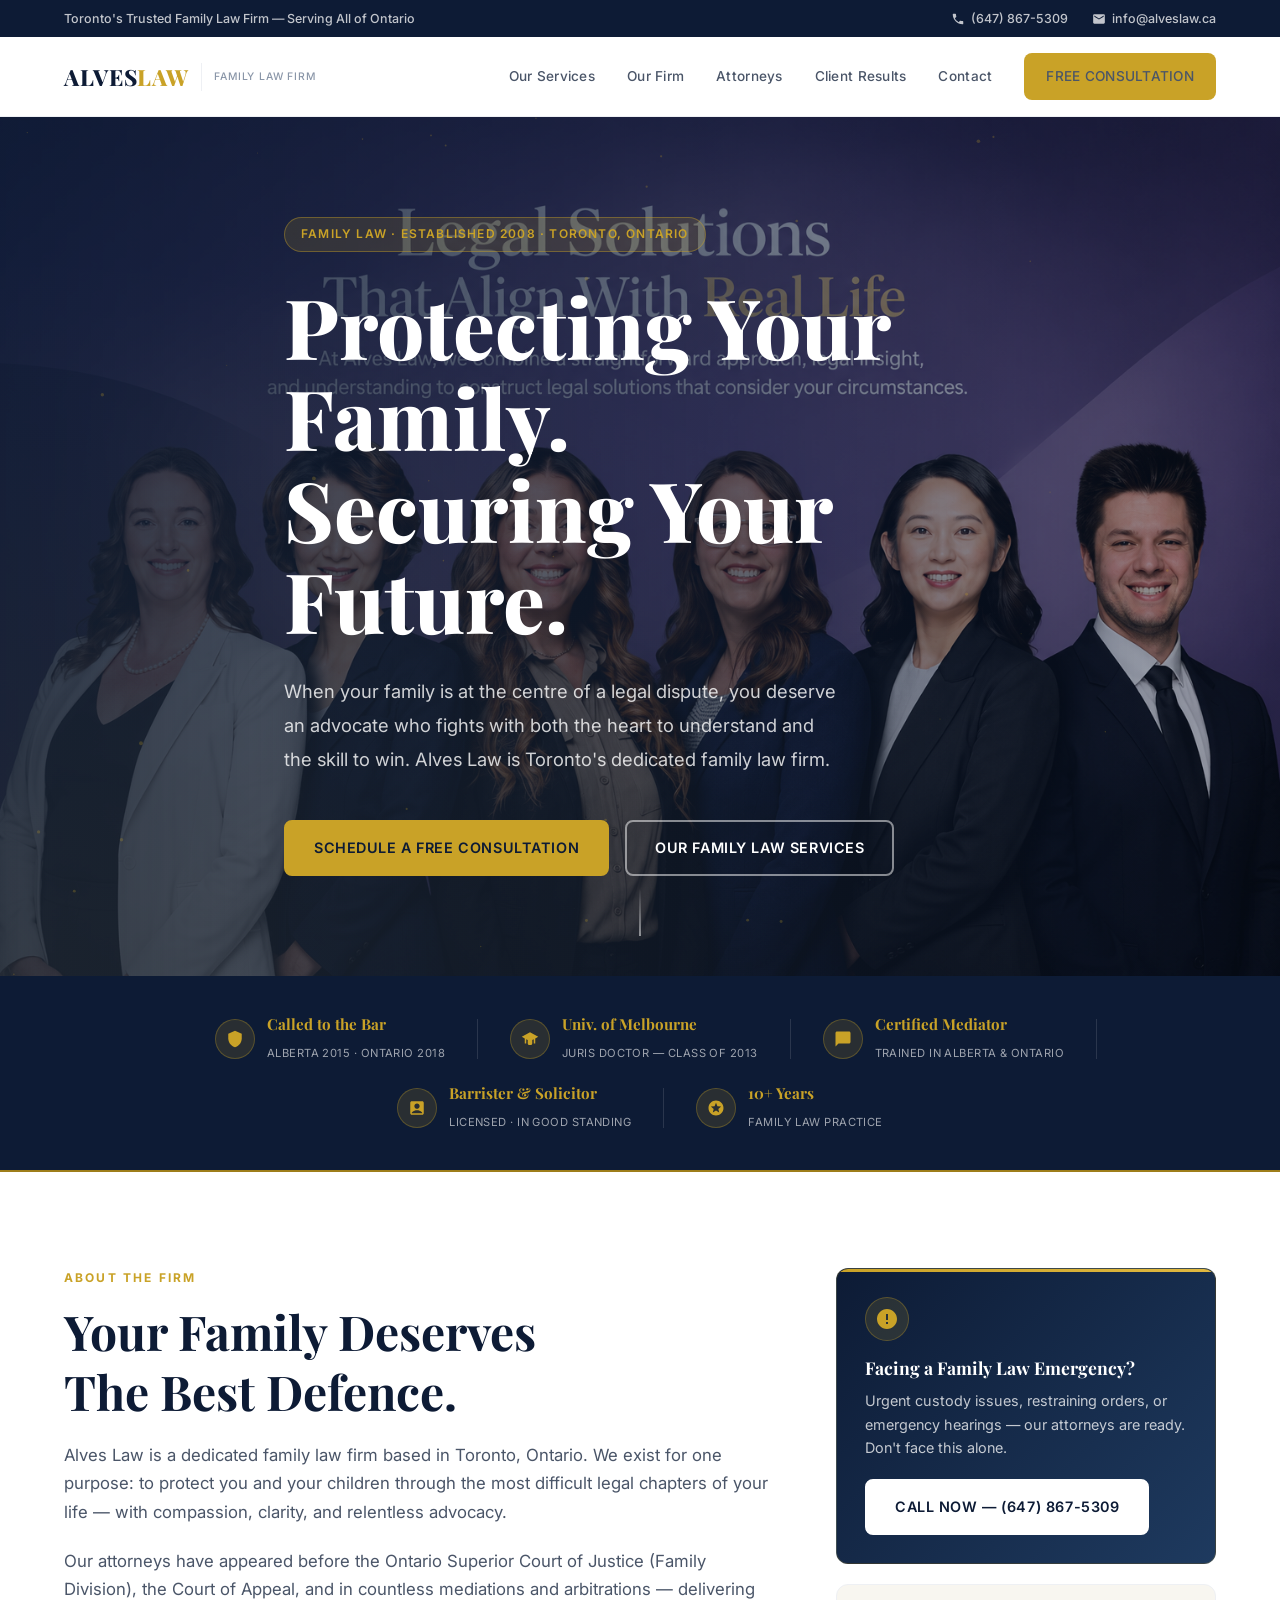
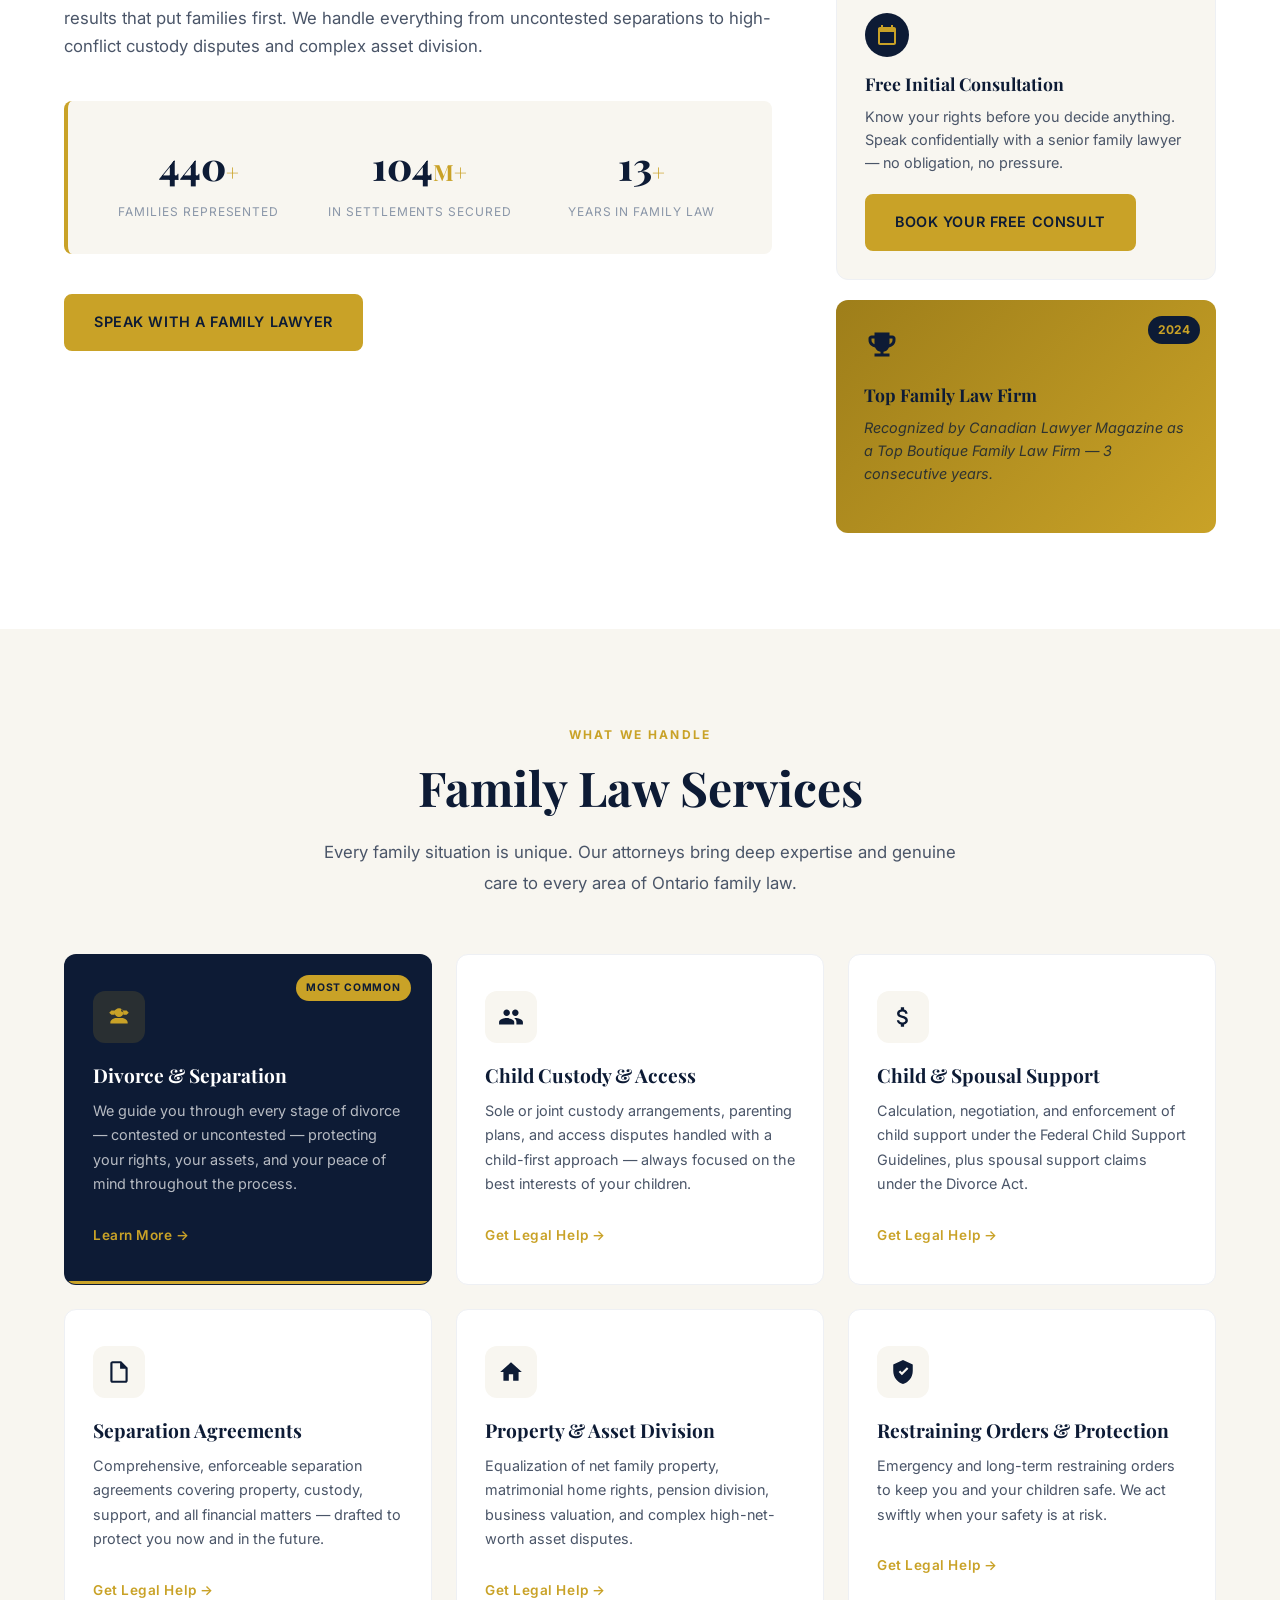
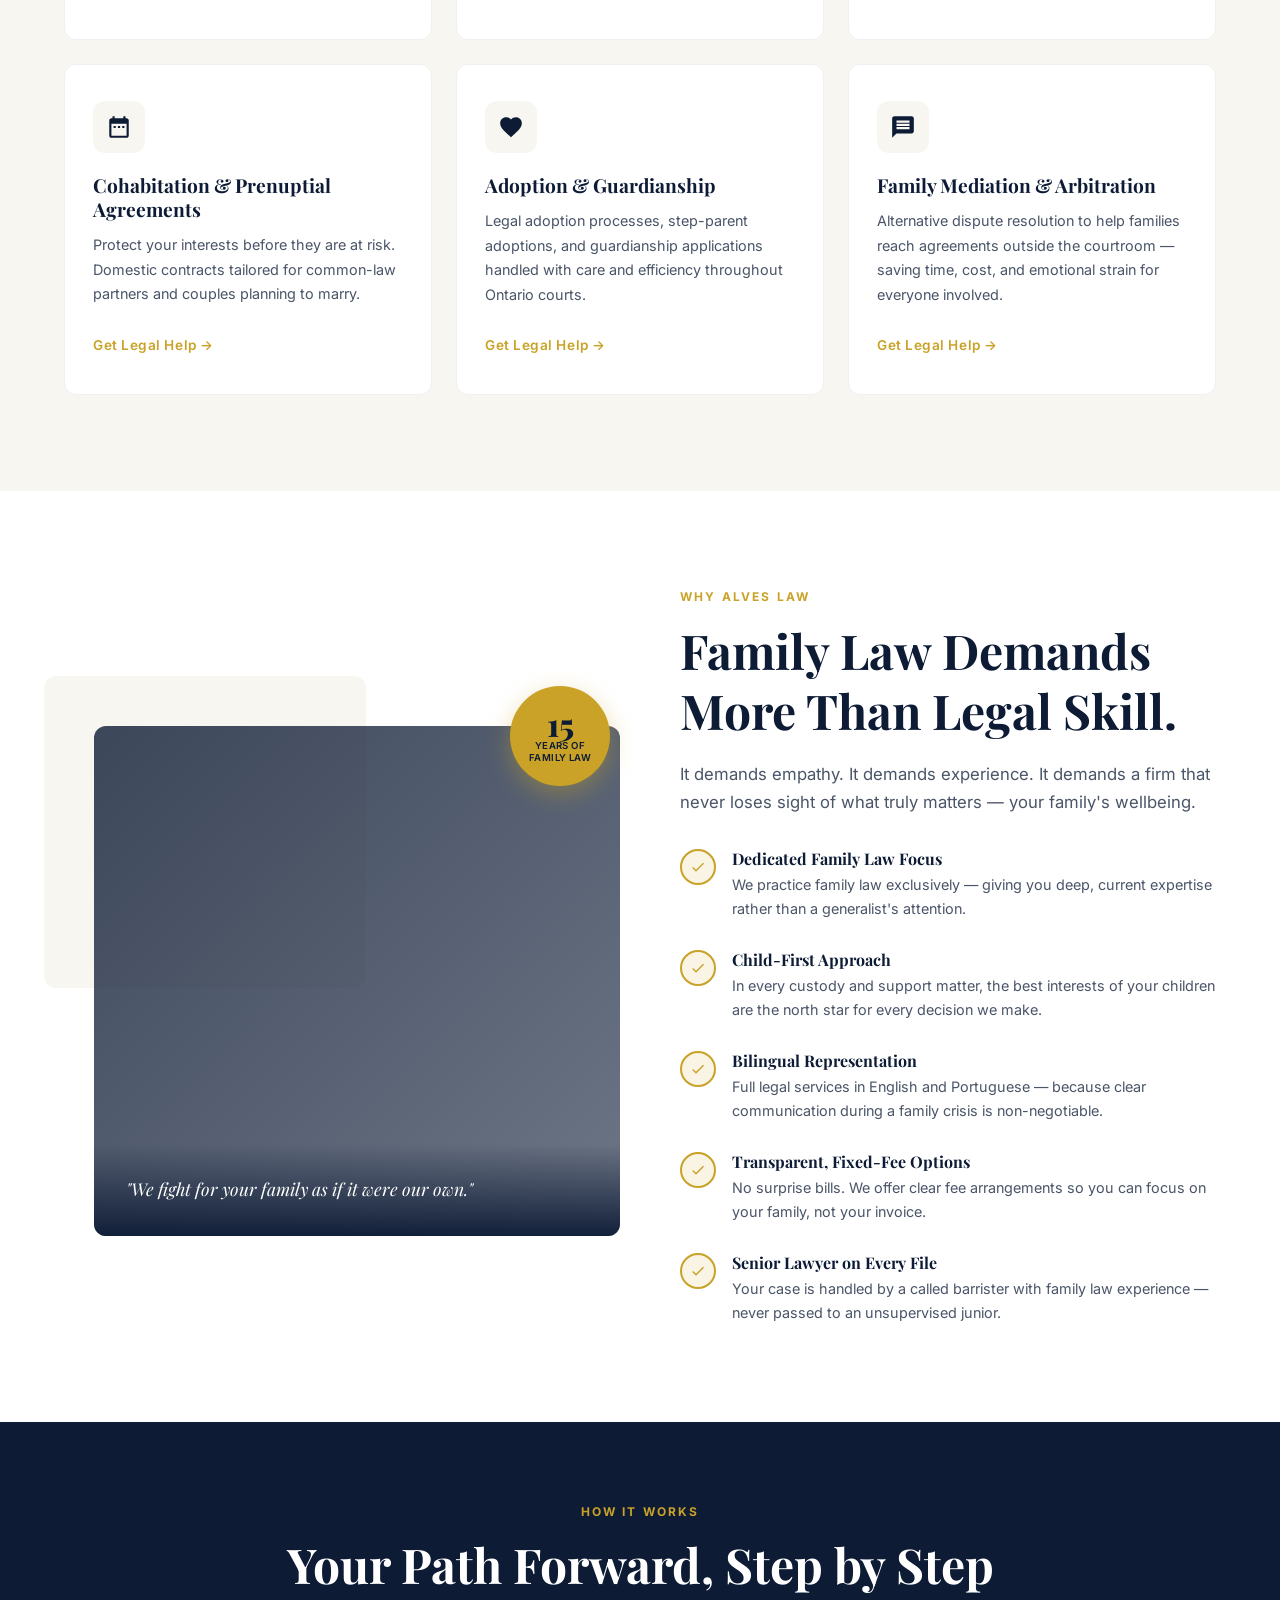
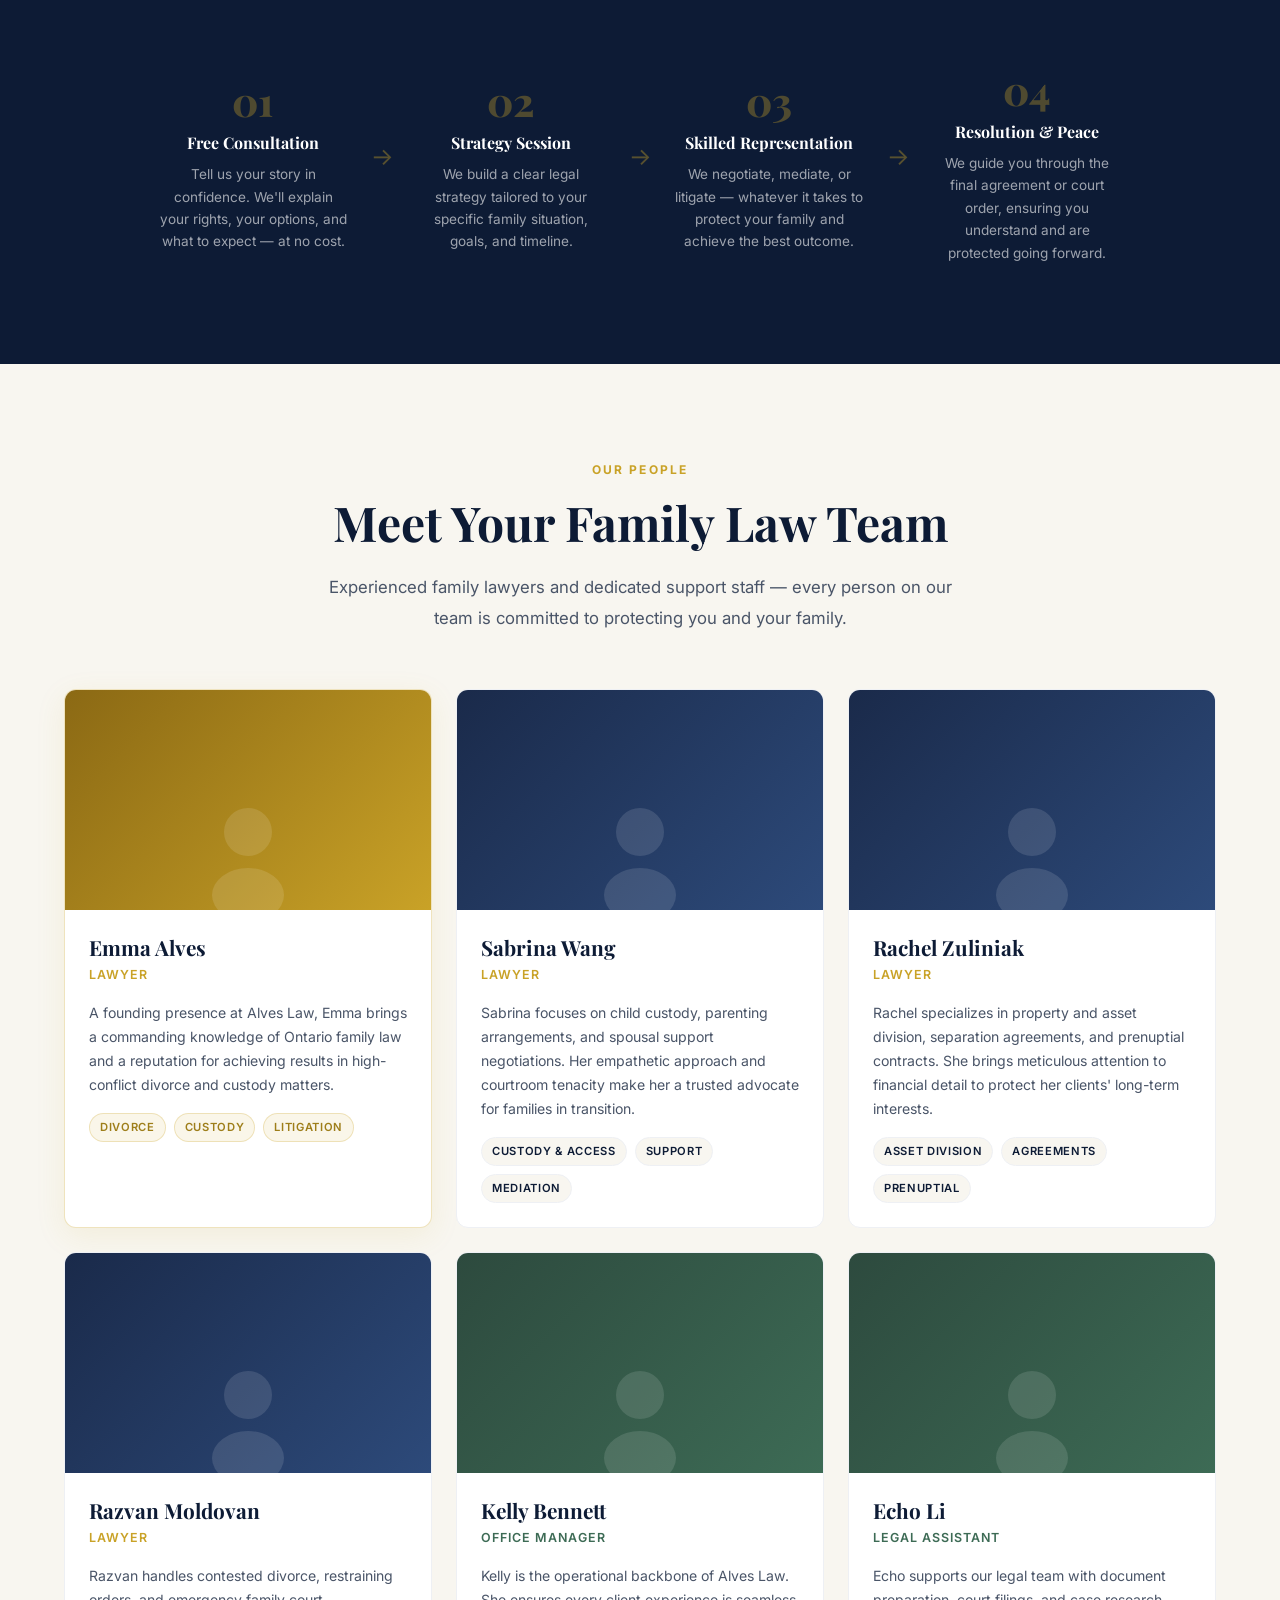
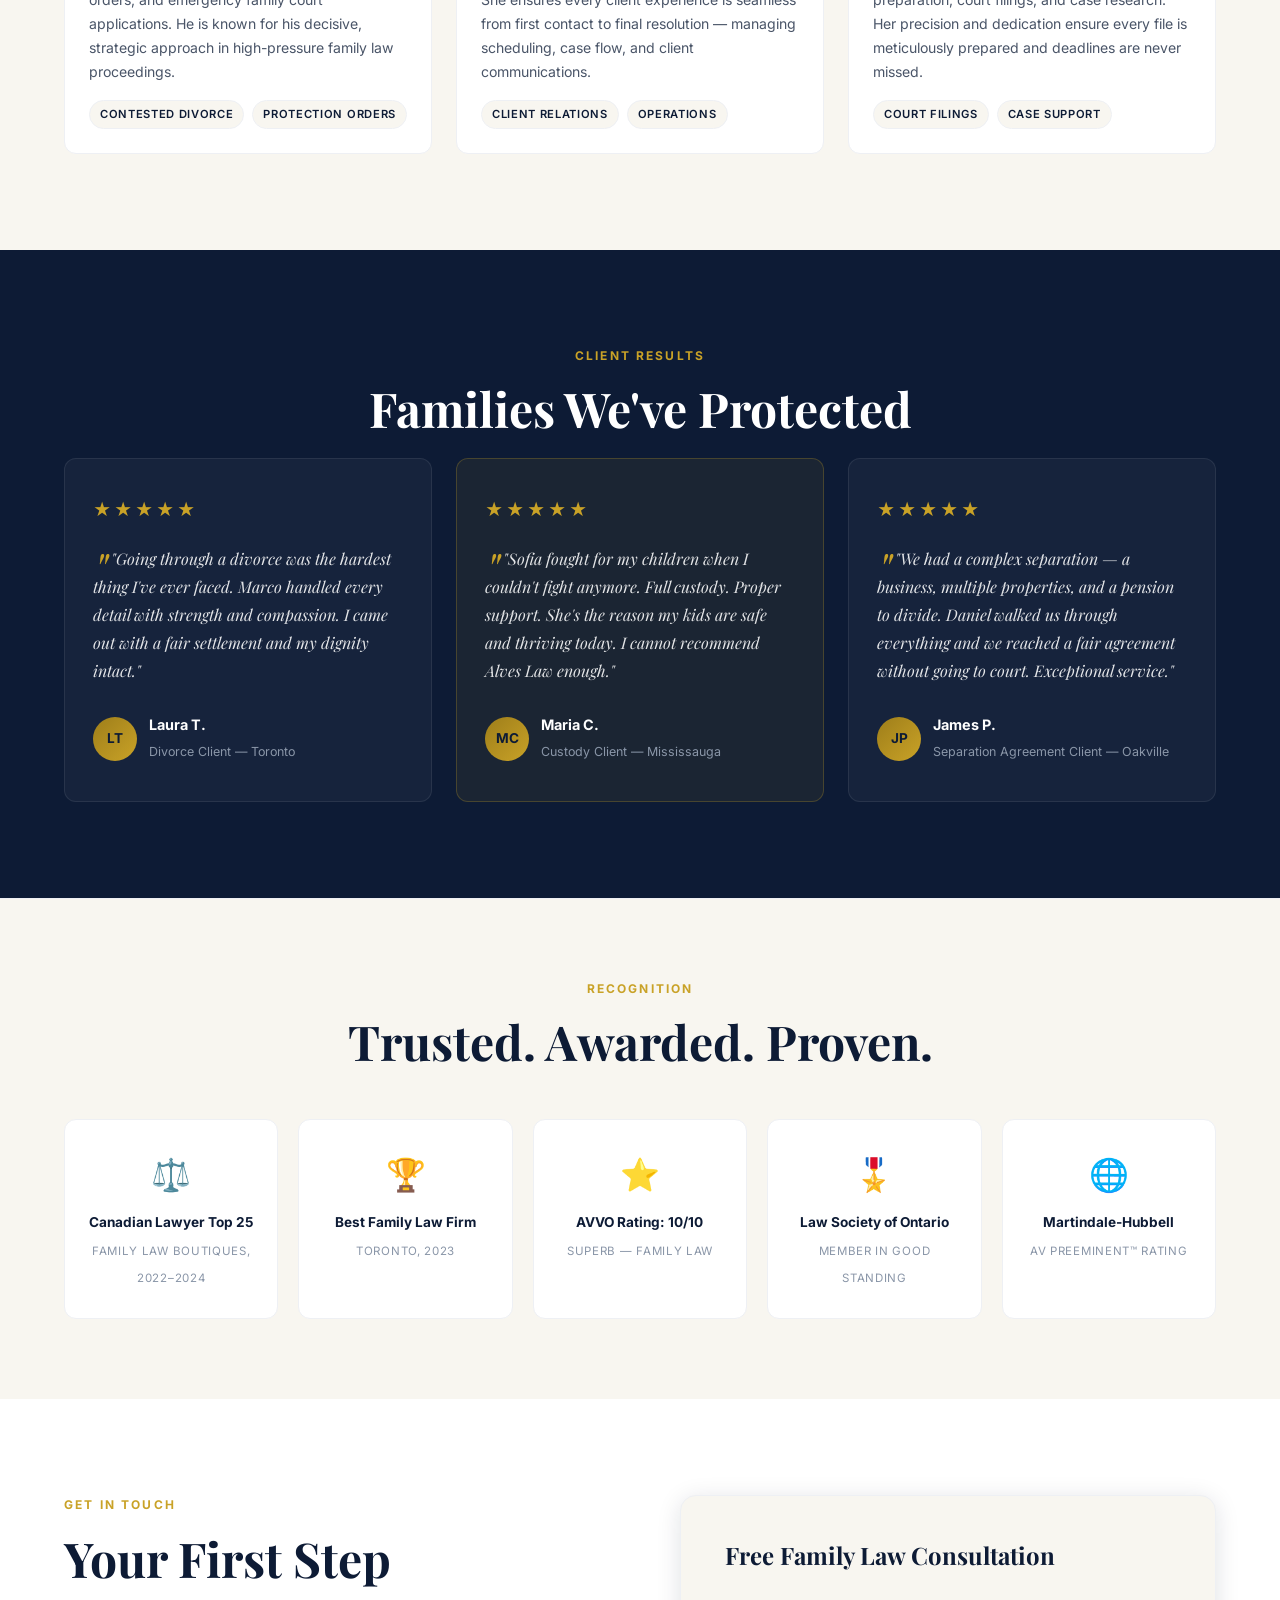
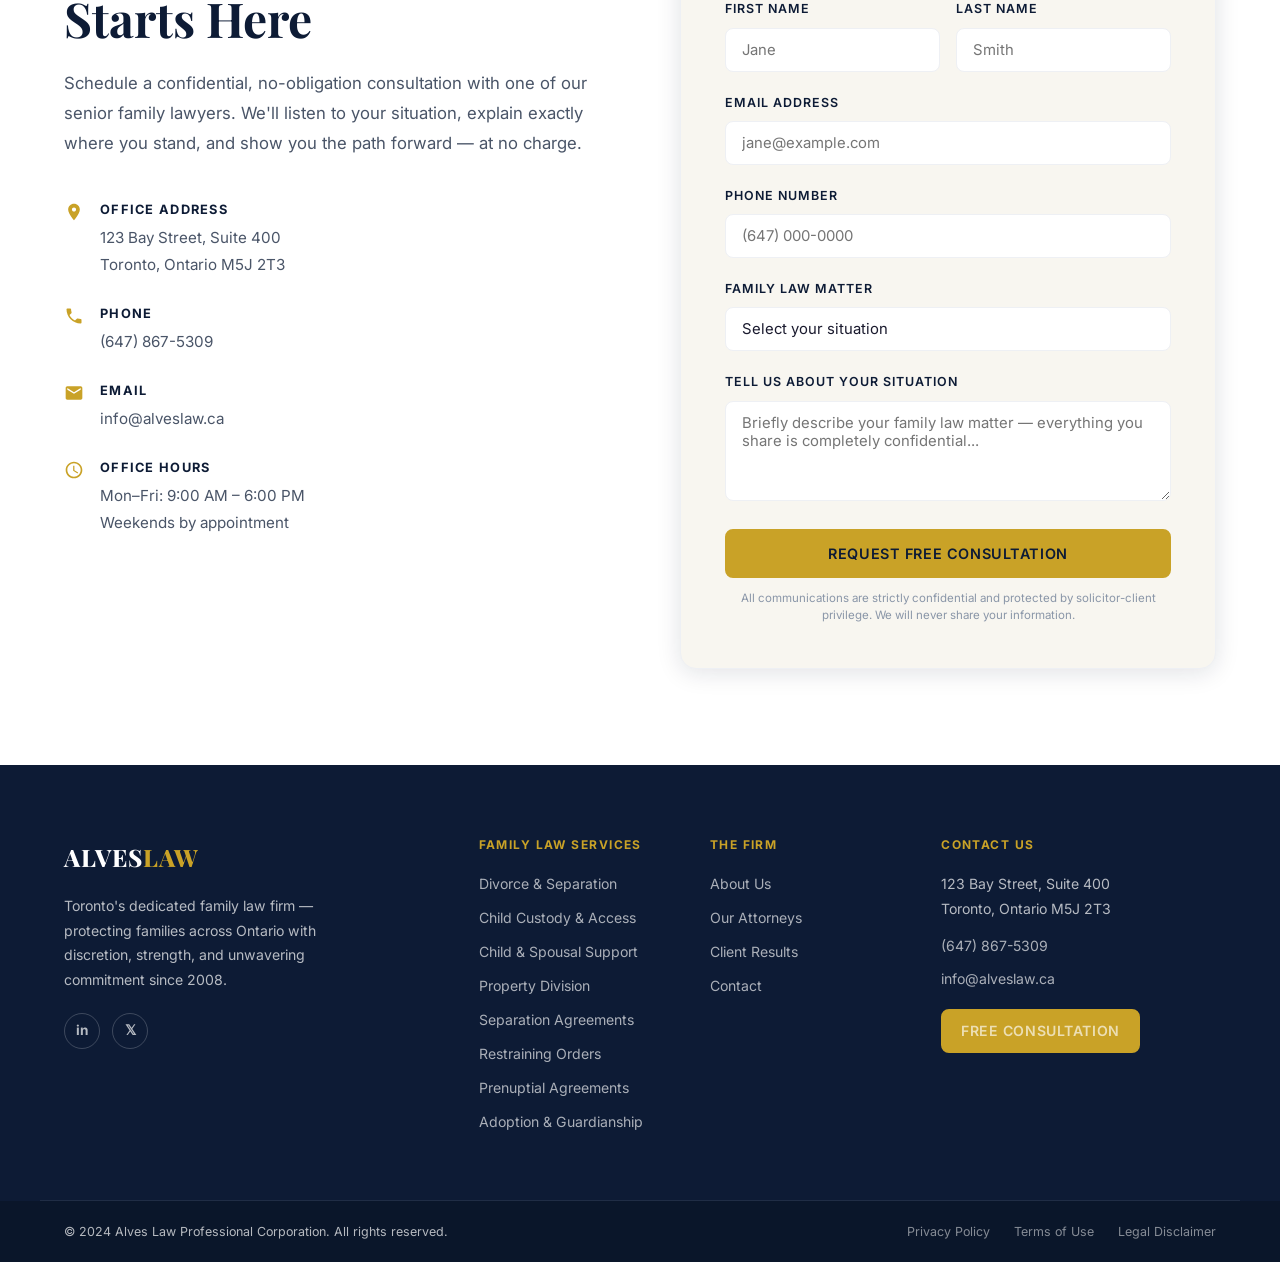
==== commit 7dd77e73: "Update trust strip with Emma Alves' real credentials Replace generic stats with verified facts from " ====
--- a/index.html
+++ b/index.html
@@ -75,28 +75,38 @@
           <svg viewBox="0 0 24 24"><path d="M12 1L3 5v6c0 5.55 3.84 10.74 9 12 5.16-1.26 9-6.45 9-12V5l-9-4z"/></svg>
         </div>
         <div>
-          <strong>15+ Years</strong>
-          <span>Family Law Experience</span>
+          <strong>Called to the Bar</strong>
+          <span>Alberta 2015 · Ontario 2018</span>
         </div>
       </div>
       <div class="trust-divider"></div>
       <div class="trust-item">
         <div class="trust-item__icon">
-          <svg viewBox="0 0 24 24"><path d="M16 11c1.66 0 2.99-1.34 2.99-3S17.66 5 16 5c-1.66 0-3 1.34-3 3s1.34 3 3 3zm-8 0c1.66 0 2.99-1.34 2.99-3S9.66 5 8 5C6.34 5 5 6.34 5 8s1.34 3 3 3zm0 2c-2.33 0-7 1.17-7 3.5V19h14v-2.5c0-2.33-4.67-3.5-7-3.5zm8 0c-.29 0-.62.02-.97.05 1.16.84 1.97 1.97 1.97 3.45V19h6v-2.5c0-2.33-4.67-3.5-7-3.5z"/></svg>
+          <svg viewBox="0 0 24 24"><path d="M12 3L1 9l4 2.18V18h2v-5.82l2 1.09V18c0 1.1.9 2 2 2h2c1.1 0 2-.9 2-2v-4.73l2-1.09V18h2v-6.82L23 9 12 3z"/></svg>
         </div>
         <div>
-          <strong>500+ Families</strong>
-          <span>Helped &amp; Protected</span>
+          <strong>Univ. of Melbourne</strong>
+          <span>Juris Doctor — Class of 2013</span>
         </div>
       </div>
       <div class="trust-divider"></div>
       <div class="trust-item">
         <div class="trust-item__icon">
-          <svg viewBox="0 0 24 24"><path d="M12 2C6.48 2 2 6.48 2 12s4.48 10 10 10 10-4.48 10-10S17.52 2 12 2zm-2 15l-5-5 1.41-1.41L10 14.17l7.59-7.59L19 8l-9 9z"/></svg>
+          <svg viewBox="0 0 24 24"><path d="M20 2H4c-1.1 0-2 .9-2 2v18l4-4h14c1.1 0 2-.9 2-2V4c0-1.1-.9-2-2-2z"/></svg>
         </div>
         <div>
-          <strong>98% Success</strong>
-          <span>Case Resolution Rate</span>
+          <strong>Certified Mediator</strong>
+          <span>Trained in Alberta &amp; Ontario</span>
+        </div>
+      </div>
+      <div class="trust-divider"></div>
+      <div class="trust-item">
+        <div class="trust-item__icon">
+          <svg viewBox="0 0 24 24"><path d="M19 3H5c-1.1 0-2 .9-2 2v14c0 1.1.9 2 2 2h14c1.1 0 2-.9 2-2V5c0-1.1-.9-2-2-2zm-7 3c1.93 0 3.5 1.57 3.5 3.5S13.93 13 12 13s-3.5-1.57-3.5-3.5S10.07 6 12 6zm7 13H5v-.23c0-.62.28-1.2.76-1.58C7.47 15.82 9.64 15 12 15s4.53.82 6.24 2.19c.48.38.76.97.76 1.58V19z"/></svg>
+        </div>
+        <div>
+          <strong>Barrister &amp; Solicitor</strong>
+          <span>Licensed · In Good Standing</span>
         </div>
       </div>
       <div class="trust-divider"></div>
@@ -105,18 +115,8 @@
           <svg viewBox="0 0 24 24"><path d="M11.99 2C6.47 2 2 6.48 2 12s4.47 10 9.99 10C17.52 22 22 17.52 22 12S17.52 2 11.99 2zm4.24 16L12 15.45 7.77 18l1.12-4.81-3.73-3.23 4.92-.42L12 5l1.92 4.53 4.92.42-3.73 3.23L16.23 18z"/></svg>
         </div>
         <div>
-          <strong>Top-Rated</strong>
-          <span>Ontario Family Lawyers</span>
-        </div>
-      </div>
-      <div class="trust-divider"></div>
-      <div class="trust-item">
-        <div class="trust-item__icon">
-          <svg viewBox="0 0 24 24"><path d="M20 2H4c-1.1 0-2 .9-2 2v18l4-4h14c1.1 0 2-.9 2-2V4c0-1.1-.9-2-2-2z"/></svg>
-        </div>
-        <div>
-          <strong>Confidential</strong>
-          <span>Solicitor-Client Privilege</span>
+          <strong>10+ Years</strong>
+          <span>Family Law Practice</span>
         </div>
       </div>
     </div>
--- a/css/style.css
+++ b/css/style.css
@@ -253,8 +253,8 @@
   display: flex;
   align-items: center;
   background:
-    linear-gradient(to right, rgba(13,27,53,0.92) 0%, rgba(13,27,53,0.7) 60%, rgba(13,27,53,0.4) 100%),
-    url('https://images.unsplash.com/photo-1589829545856-d10d557cf95f?w=1800&auto=format&fit=crop&q=80') center/cover no-repeat;
+    linear-gradient(to right, rgba(13,27,53,0.88) 0%, rgba(13,27,53,0.65) 55%, rgba(13,27,53,0.35) 100%),
+    url('../images/hero-team.png') center/cover no-repeat;
   overflow: hidden;
 }
 .hero__overlay {
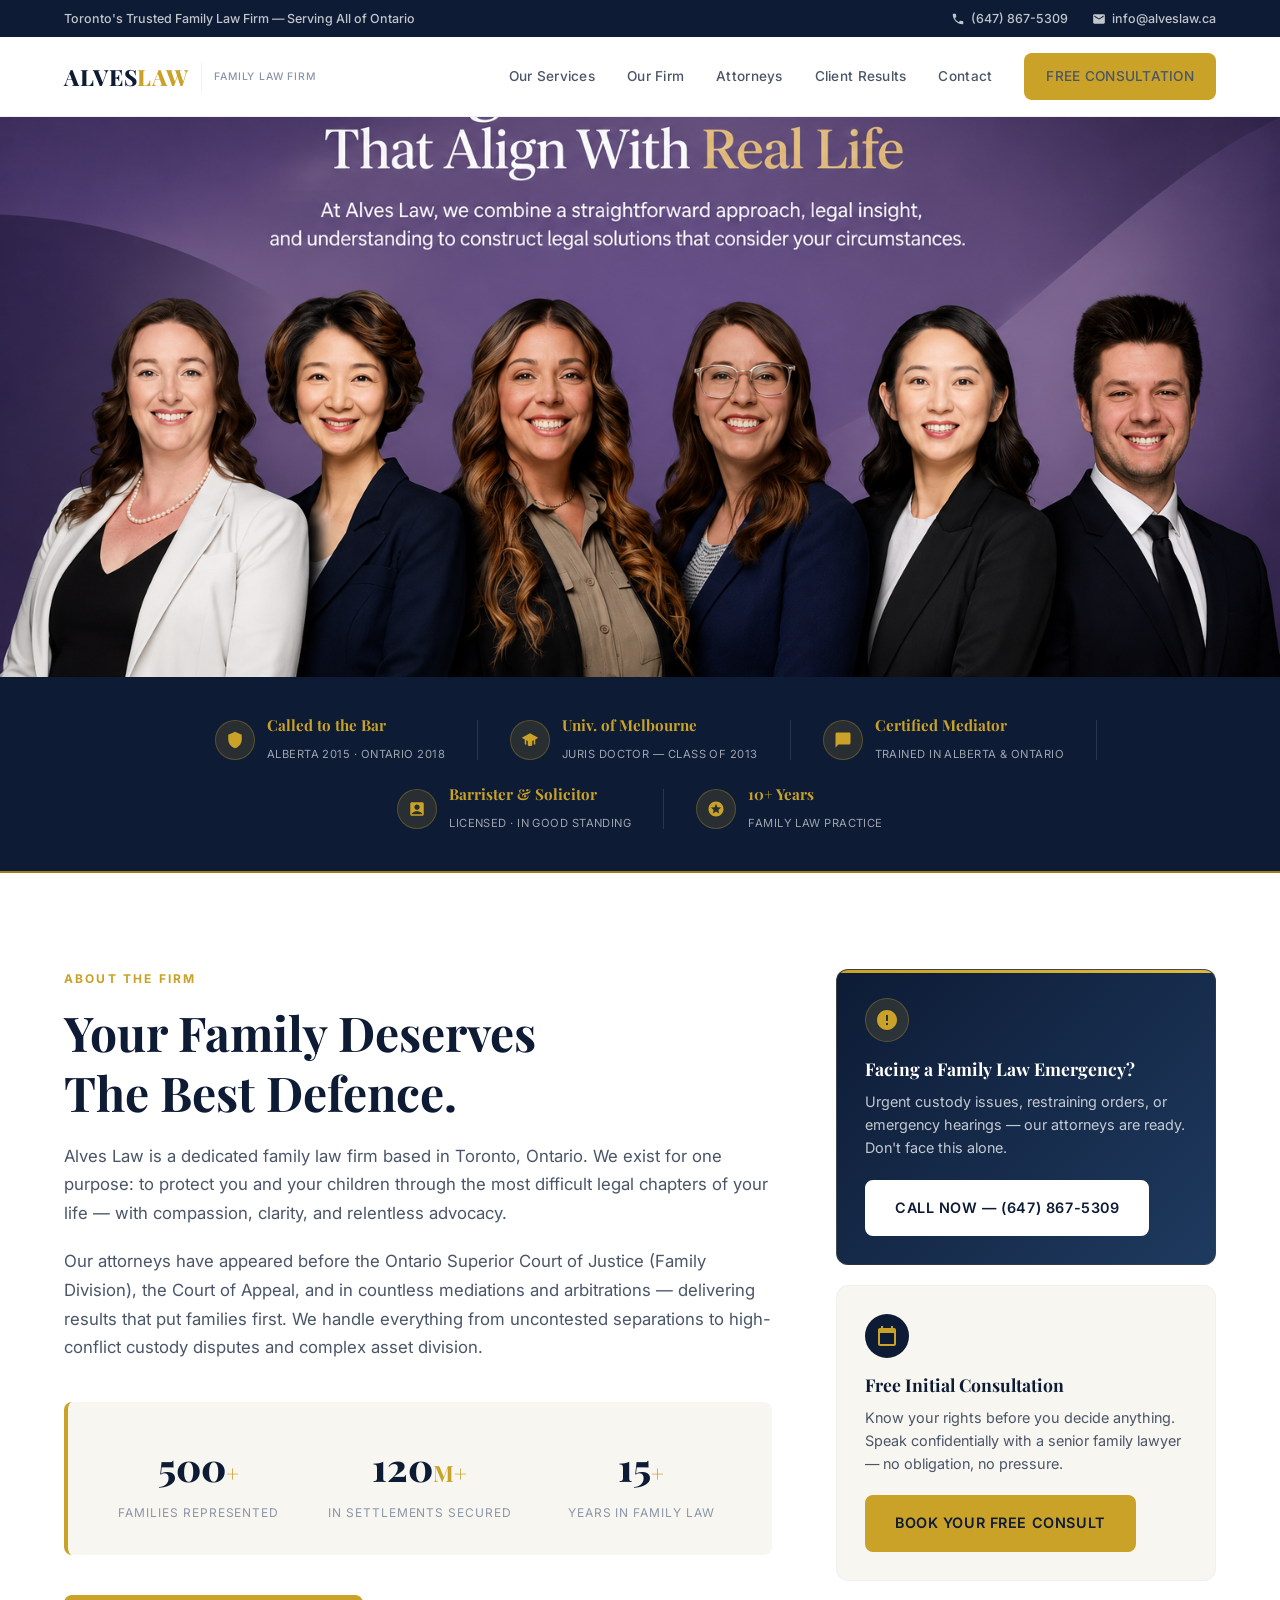
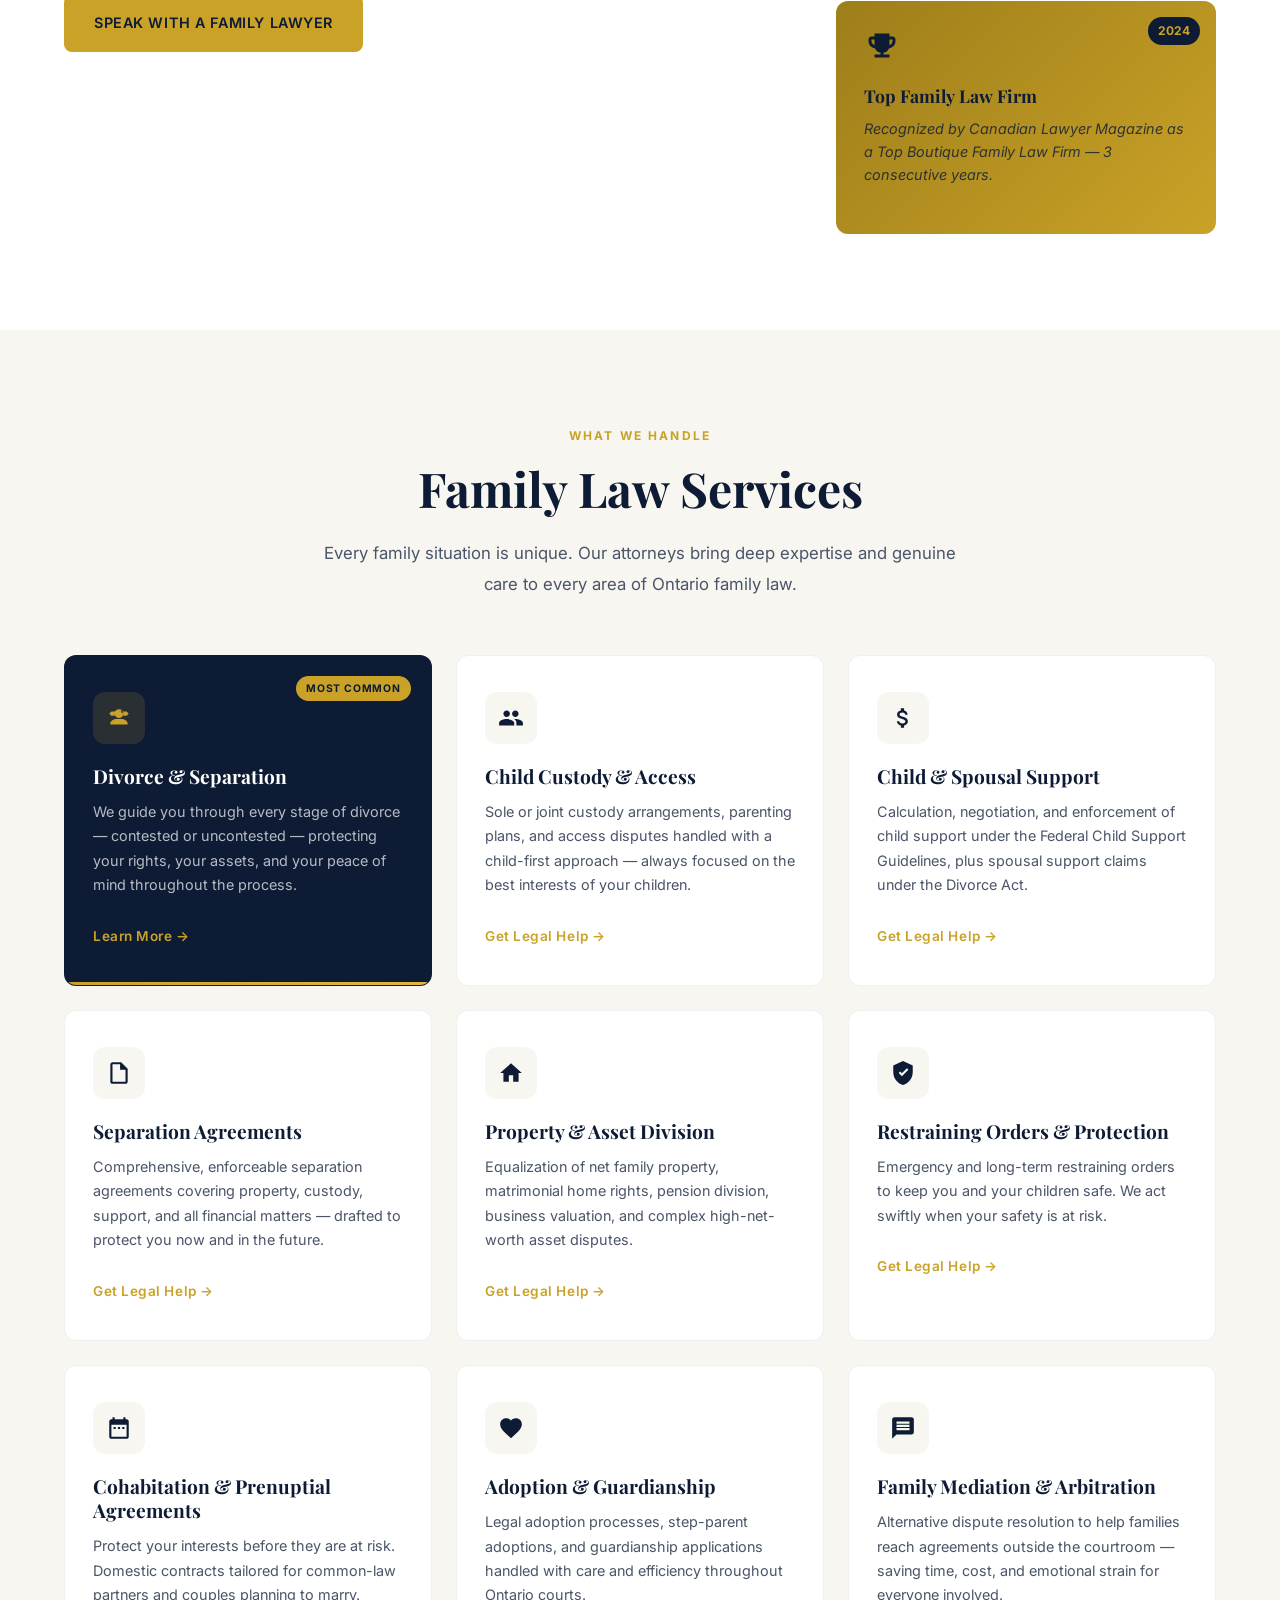
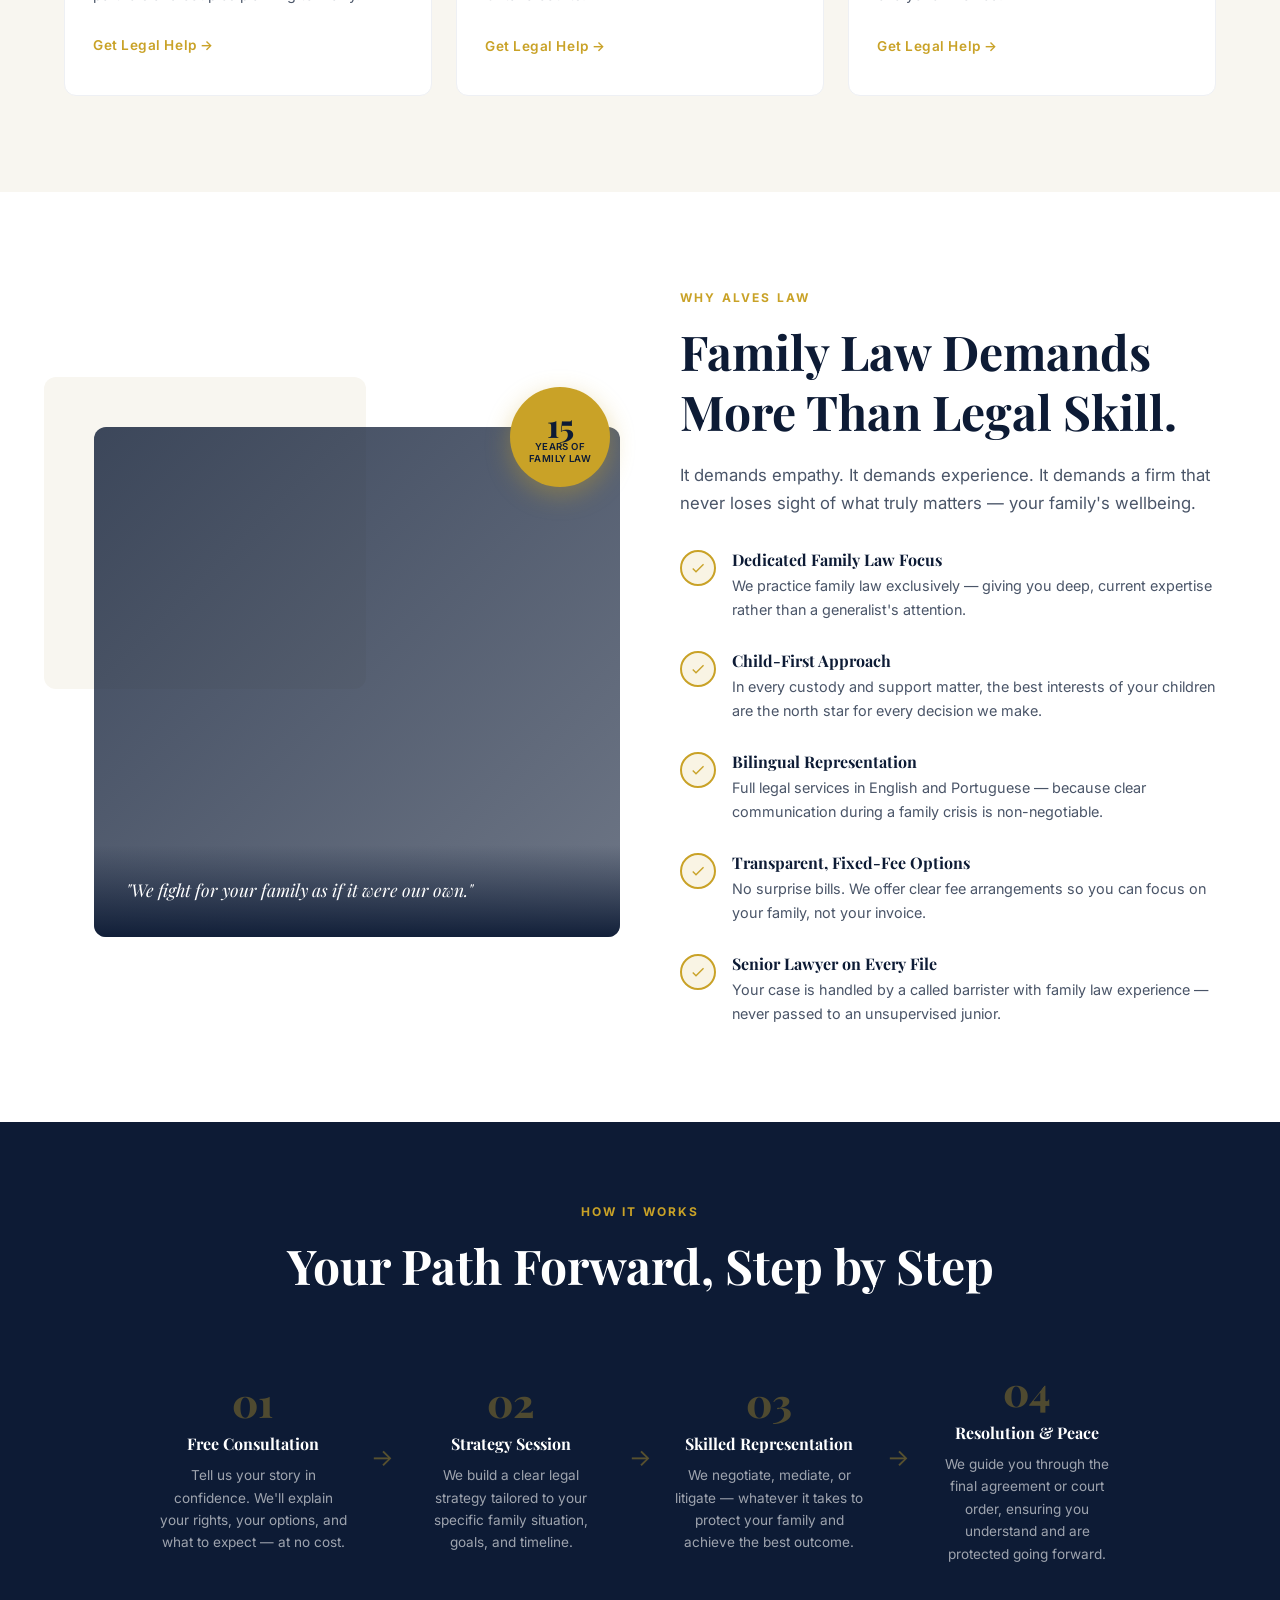
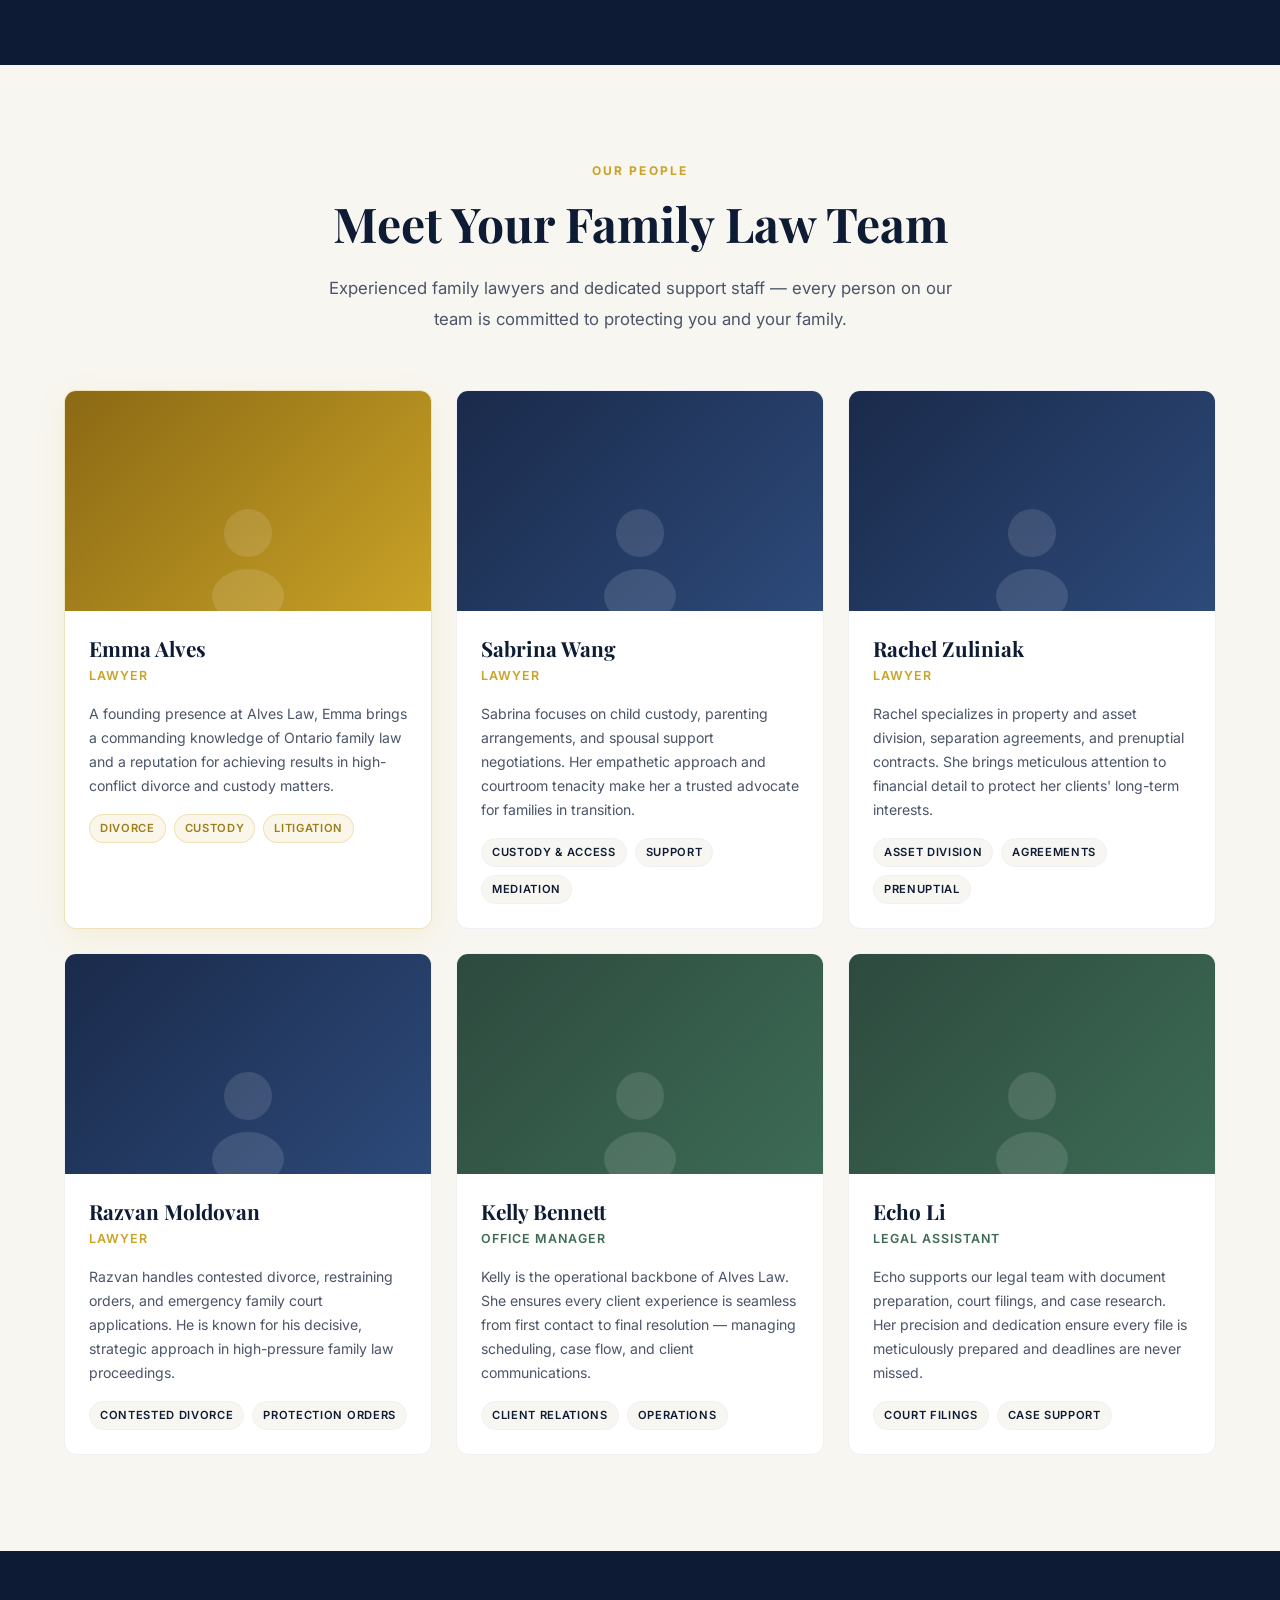
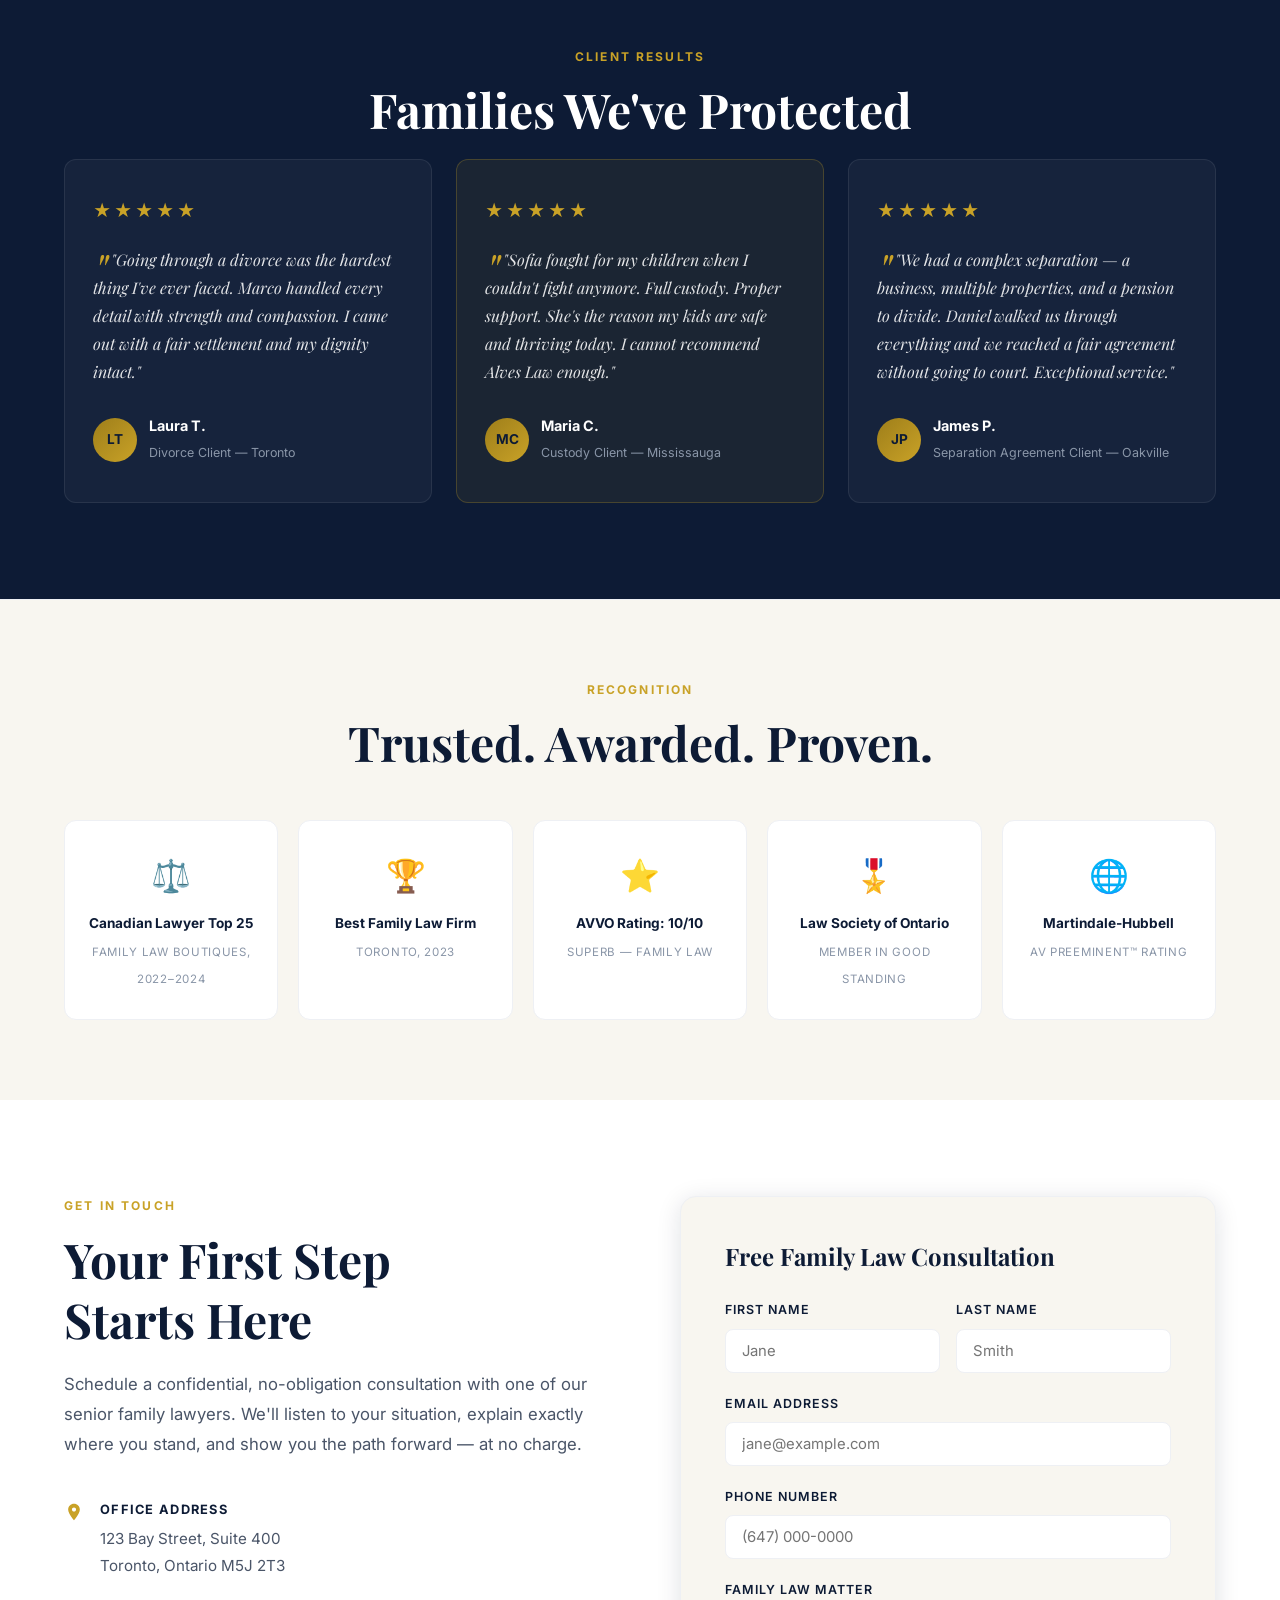
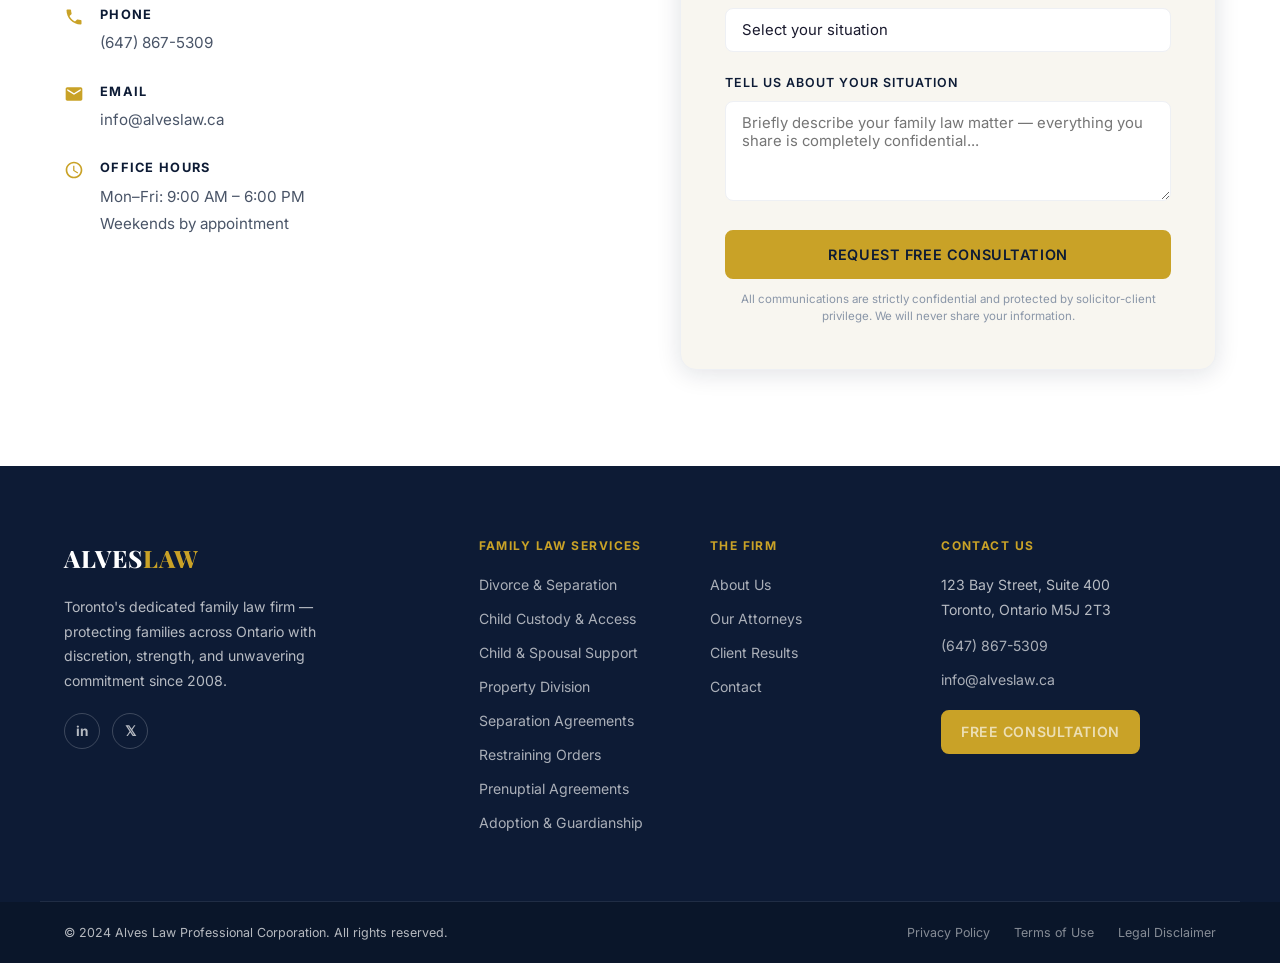
==== commit 4df96ad7: "Strip hero section to image only — no text, no overlay Remove all headline, subtext, badges, CTAs, p" ====
--- a/index.html
+++ b/index.html
@@ -47,24 +47,6 @@
 
   <!-- ─── HERO ────────────────────────────────────────────────── -->
   <section class="hero">
-    <div class="hero__overlay"></div>
-    <div class="hero__particles" id="particles"></div>
-    <div class="container hero__content">
-      <div class="hero__badge">Family Law · Established 2008 · Toronto, Ontario</div>
-      <h1 class="hero__headline">
-        Protecting Your Family.<br />Securing Your Future.
-      </h1>
-      <p class="hero__sub">
-        When your family is at the centre of a legal dispute, you deserve an advocate who
-        fights with both the heart to understand and the skill to win. Alves Law is Toronto's
-        dedicated family law firm.
-      </p>
-      <div class="hero__cta">
-        <a href="#contact" class="btn btn--primary">Schedule a Free Consultation</a>
-        <a href="#services" class="btn btn--ghost">Our Family Law Services</a>
-      </div>
-    </div>
-    <div class="hero__scroll"><span></span></div>
   </section>
 
   <!-- ─── TRUST STRIP ─────────────────────────────────────────── -->
--- a/css/style.css
+++ b/css/style.css
@@ -248,81 +248,9 @@
 
 /* ─── HERO ─────────────────────────────────────────────────────── */
 .hero {
-  position: relative;
-  min-height: 92vh;
-  display: flex;
-  align-items: center;
-  background:
-    linear-gradient(to right, rgba(13,27,53,0.88) 0%, rgba(13,27,53,0.65) 55%, rgba(13,27,53,0.35) 100%),
-    url('../images/hero-team.png') center/cover no-repeat;
-  overflow: hidden;
-}
-.hero__overlay {
-  position: absolute;
-  inset: 0;
-  background: radial-gradient(ellipse at bottom left, rgba(201,162,39,0.08) 0%, transparent 60%);
-}
-.hero__particles {
-  position: absolute;
-  inset: 0;
-  pointer-events: none;
-}
-.hero__content {
-  position: relative;
-  z-index: 2;
-  max-width: 760px;
-  padding: 100px 24px;
-}
-.hero__badge {
-  display: inline-block;
-  background: rgba(201,162,39,0.15);
-  border: 1px solid rgba(201,162,39,0.4);
-  color: var(--gold);
-  padding: 6px 16px;
-  border-radius: 20px;
-  font-size: 0.75rem;
-  font-weight: 600;
-  letter-spacing: 0.1em;
-  text-transform: uppercase;
-  margin-bottom: 28px;
-}
-.hero__headline {
-  font-size: clamp(3rem, 6.5vw, 5.5rem);
-  color: var(--white);
-  font-weight: 800;
-  line-height: 1.1;
-  margin-bottom: 28px;
-}
-.hero__headline em {
-  font-style: normal;
-  color: var(--gold);
-}
-.hero__sub {
-  font-size: 1.15rem;
-  color: rgba(255,255,255,0.8);
-  max-width: 560px;
-  margin-bottom: 44px;
-  line-height: 1.85;
-}
-.hero__cta { display: flex; gap: 16px; flex-wrap: wrap; }
-.hero__scroll {
-  position: absolute;
-  bottom: 40px;
-  left: 50%;
-  transform: translateX(-50%);
-  display: flex;
-  flex-direction: column;
-  align-items: center;
-}
-.hero__scroll span {
-  width: 2px;
-  height: 48px;
-  background: linear-gradient(to bottom, transparent, rgba(255,255,255,0.5));
-  animation: scrollPulse 2s ease-in-out infinite;
-}
-@keyframes scrollPulse {
-  0%,100% { opacity: 0; transform: scaleY(0) translateY(-20px); }
-  50% { opacity: 1; transform: scaleY(1) translateY(0); }
+  width: 100%;
+  background: url('../images/hero-team.png') center/cover no-repeat;
+  aspect-ratio: 16 / 7;
 }
 
 /* ─── TRUST STRIP ──────────────────────────────────────────────── */
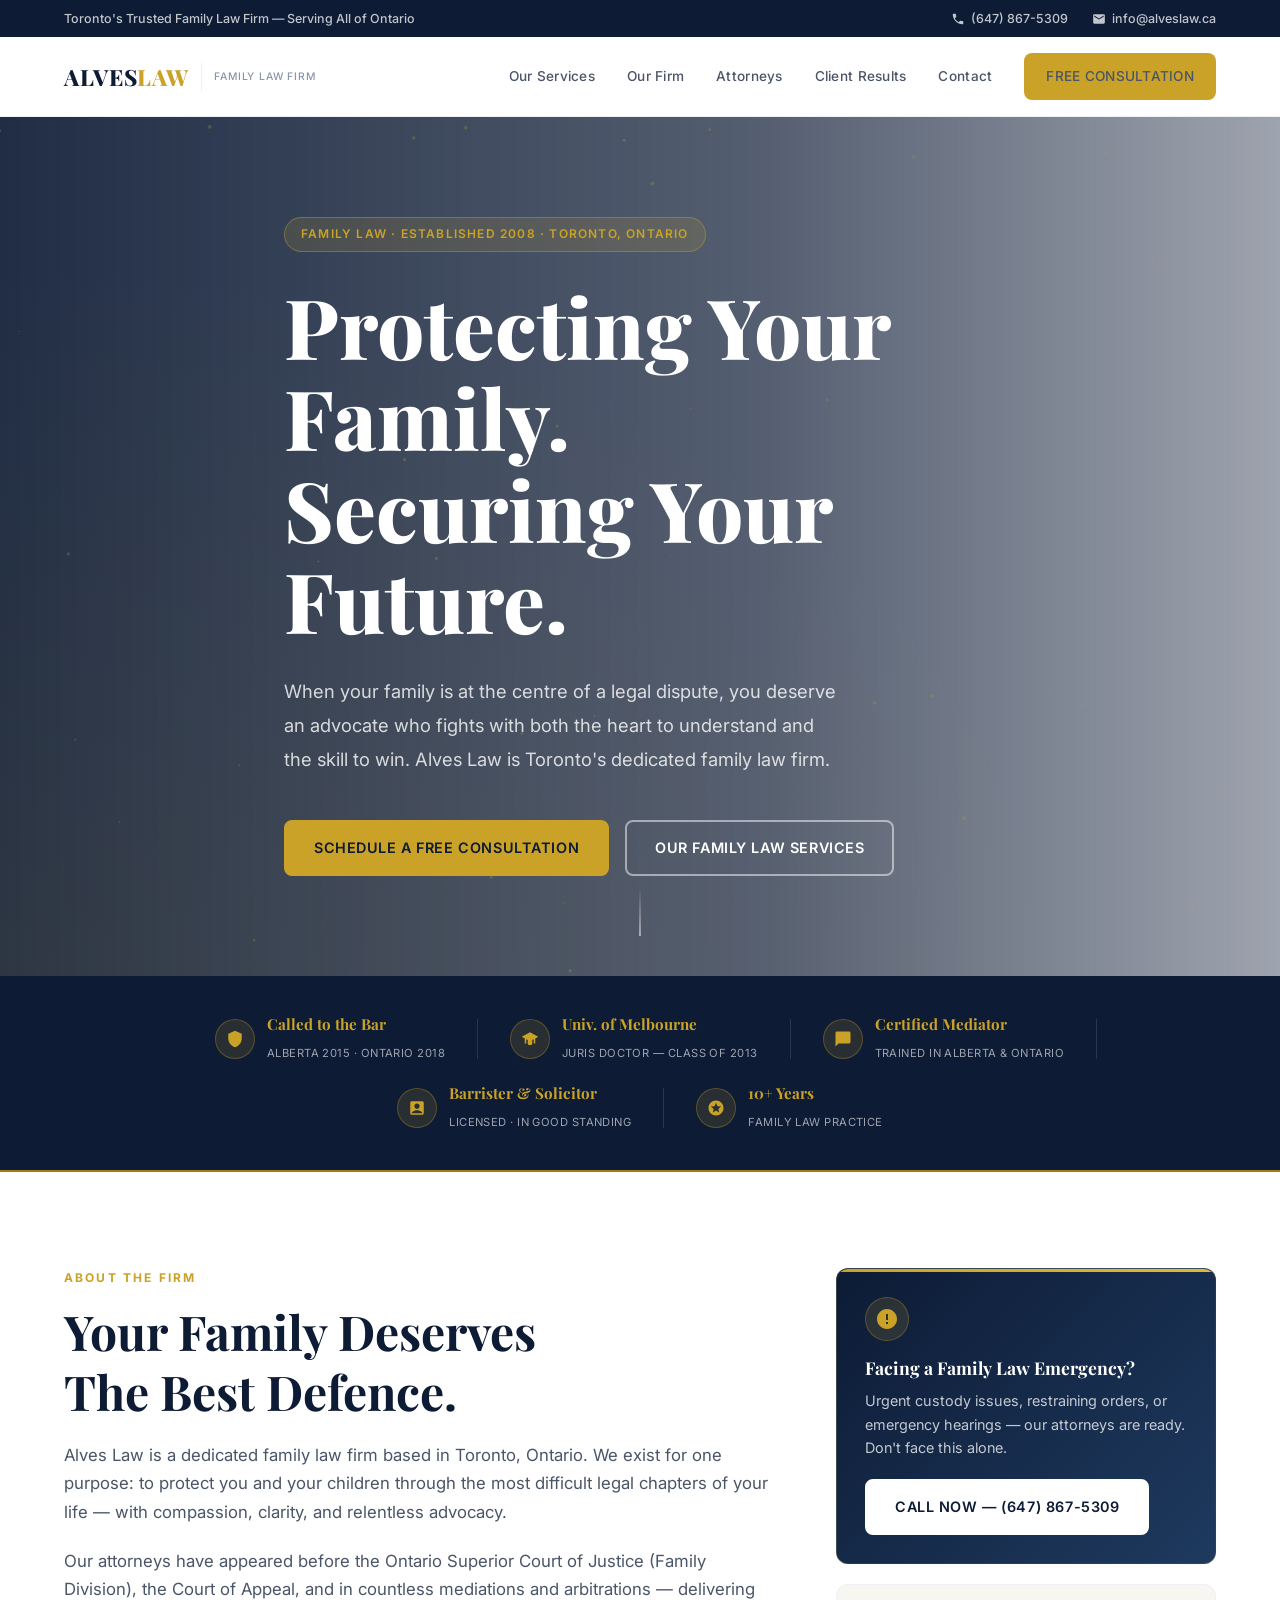
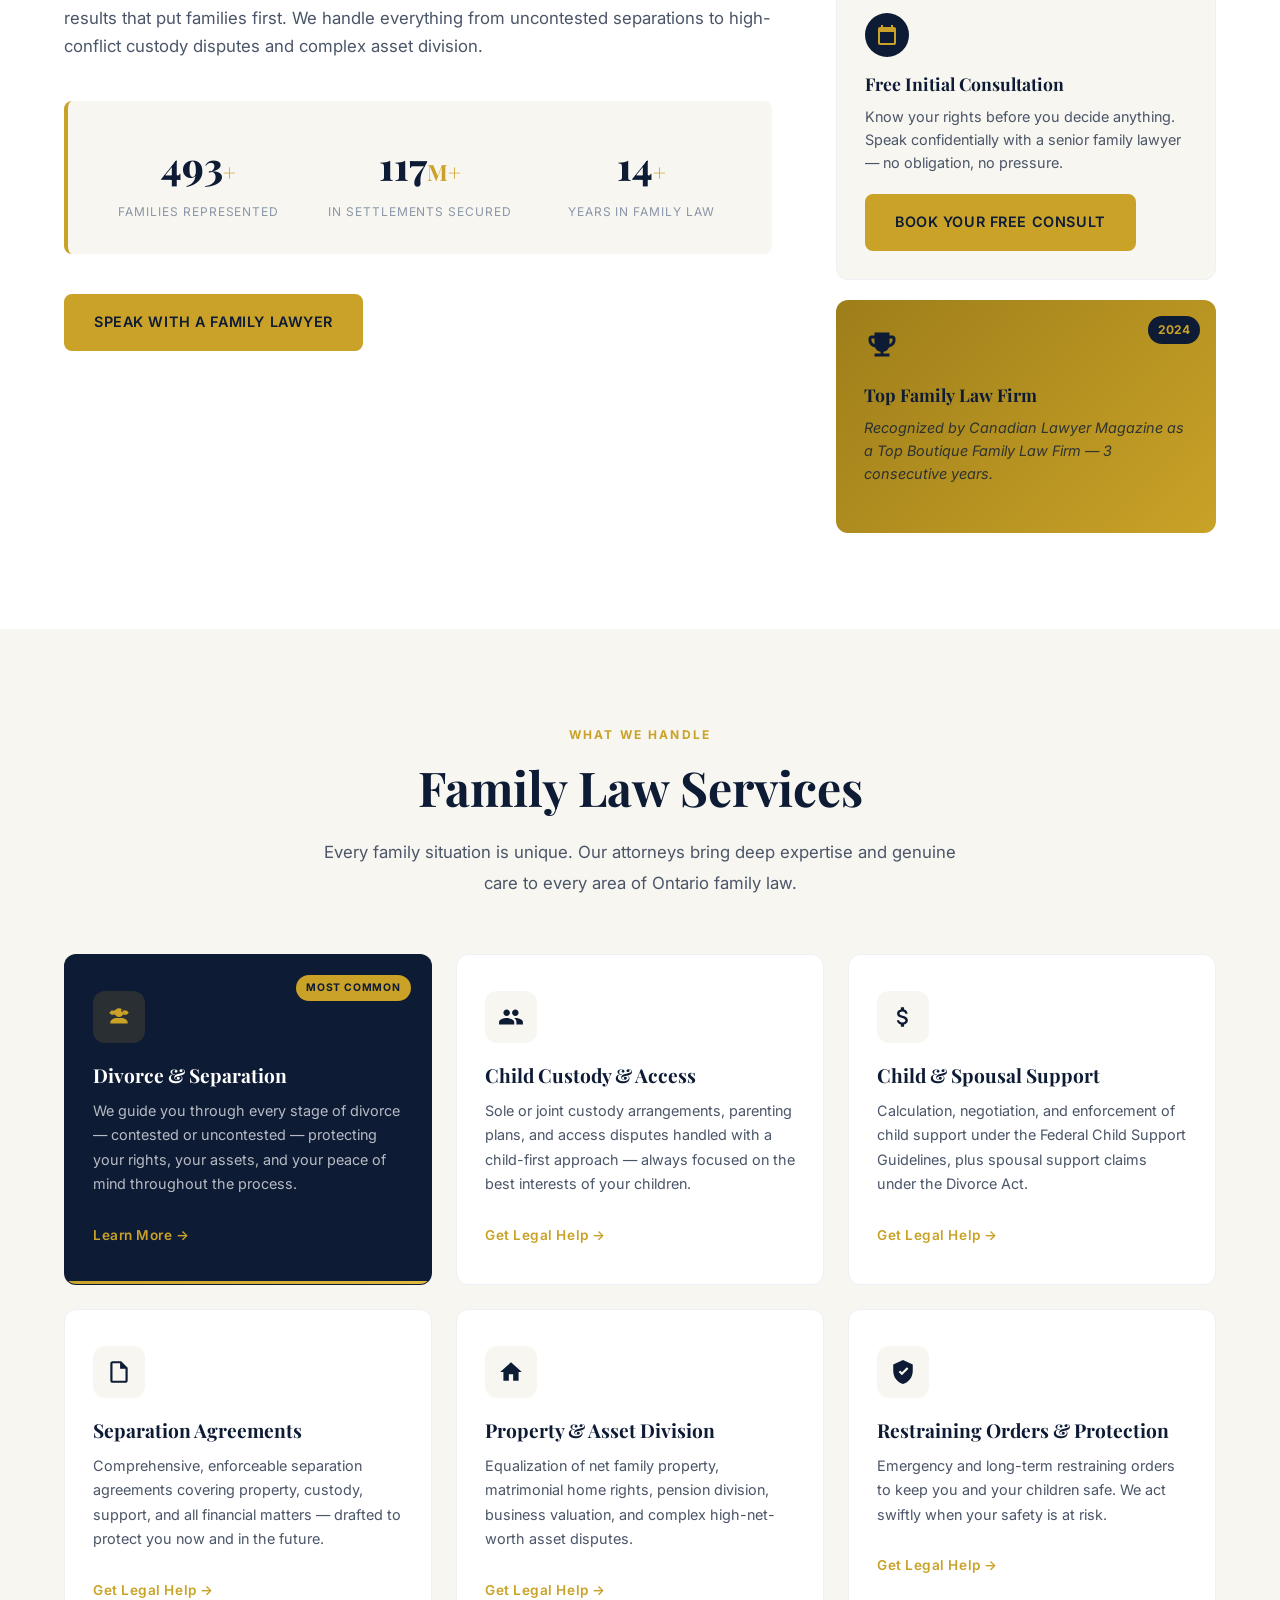
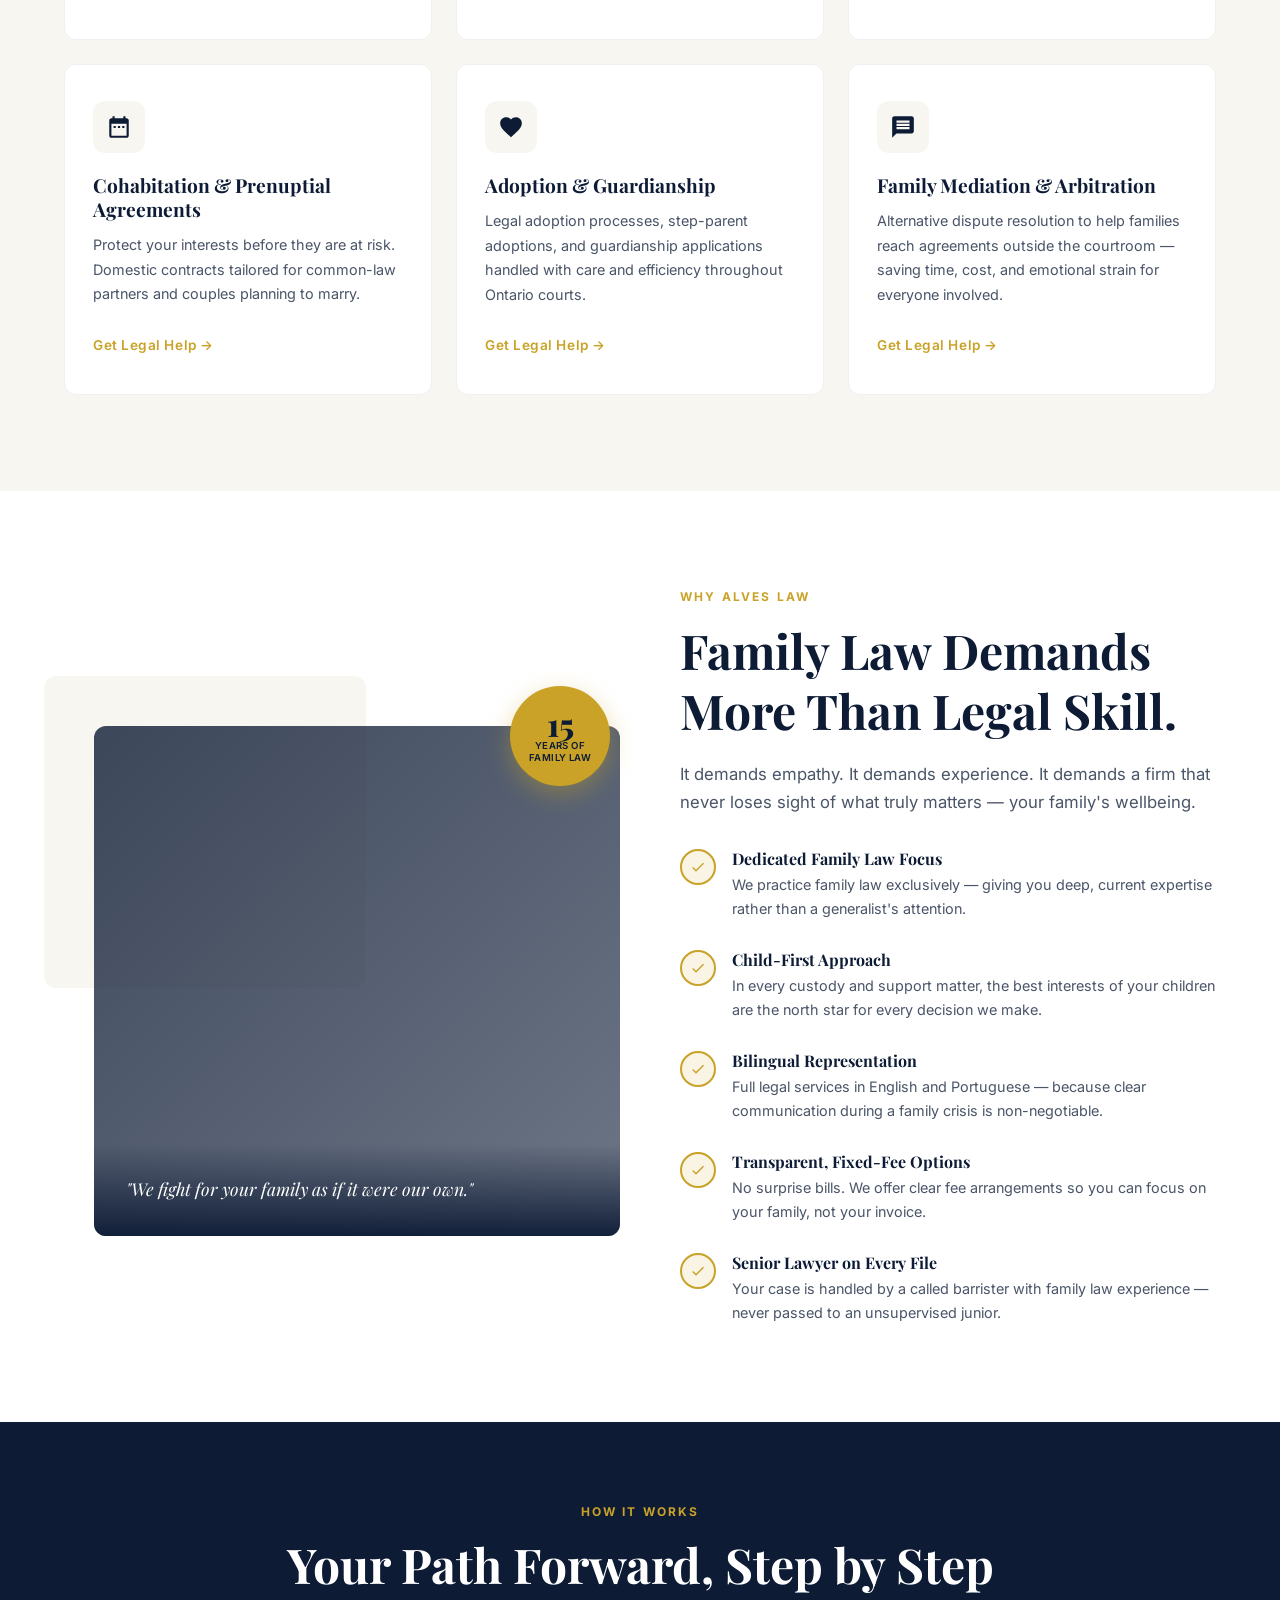
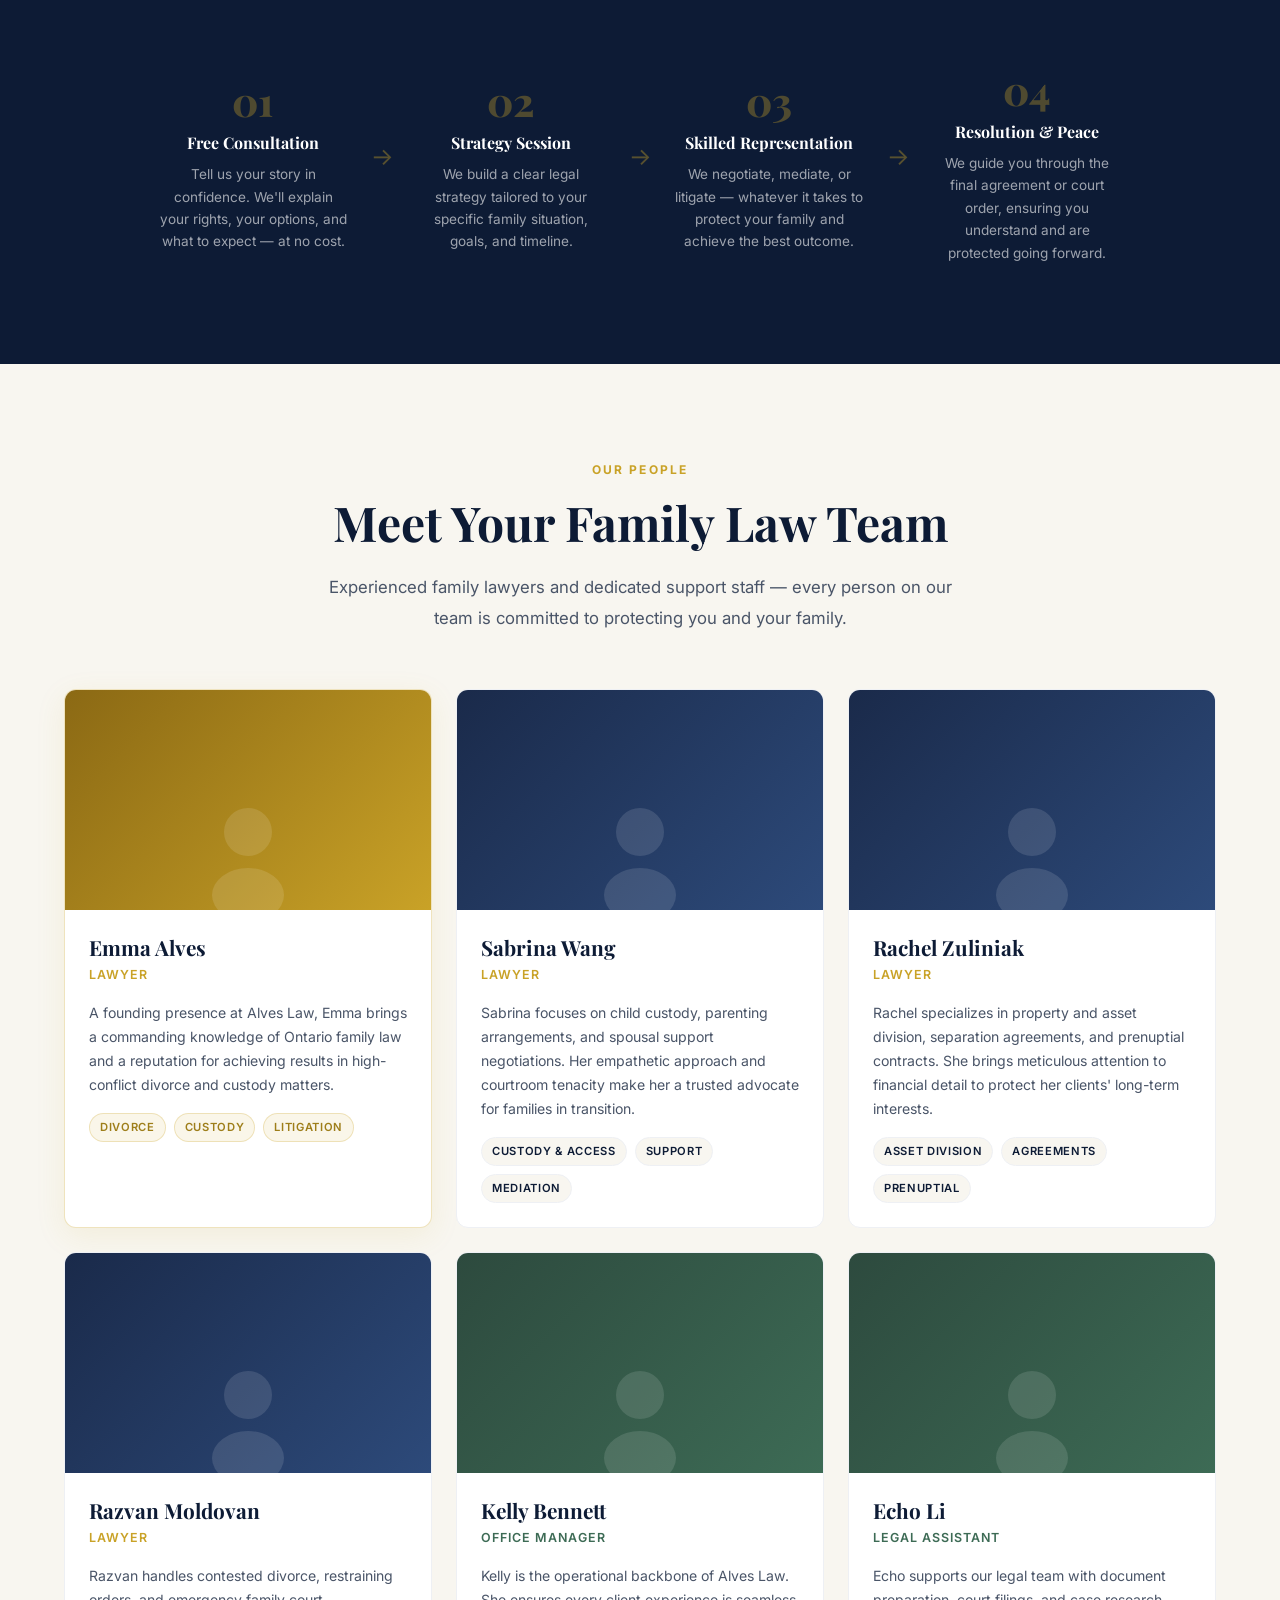
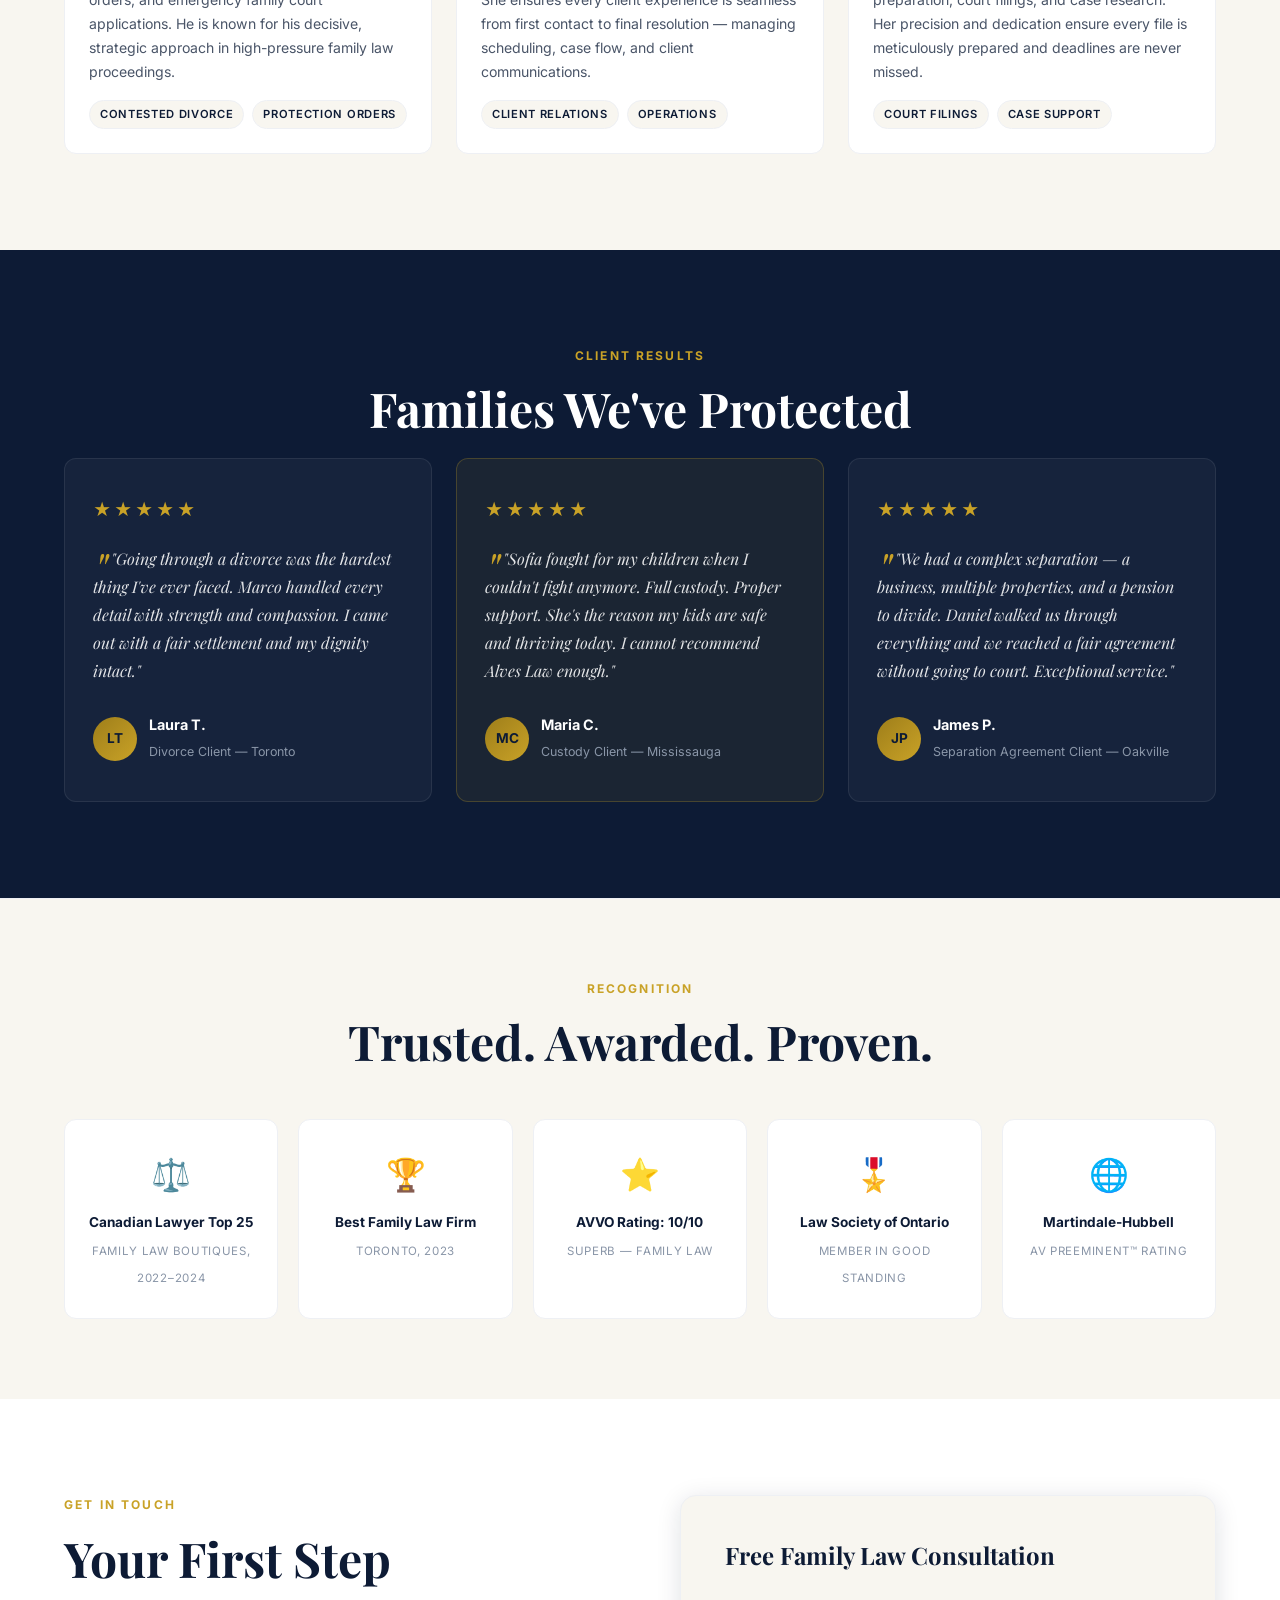
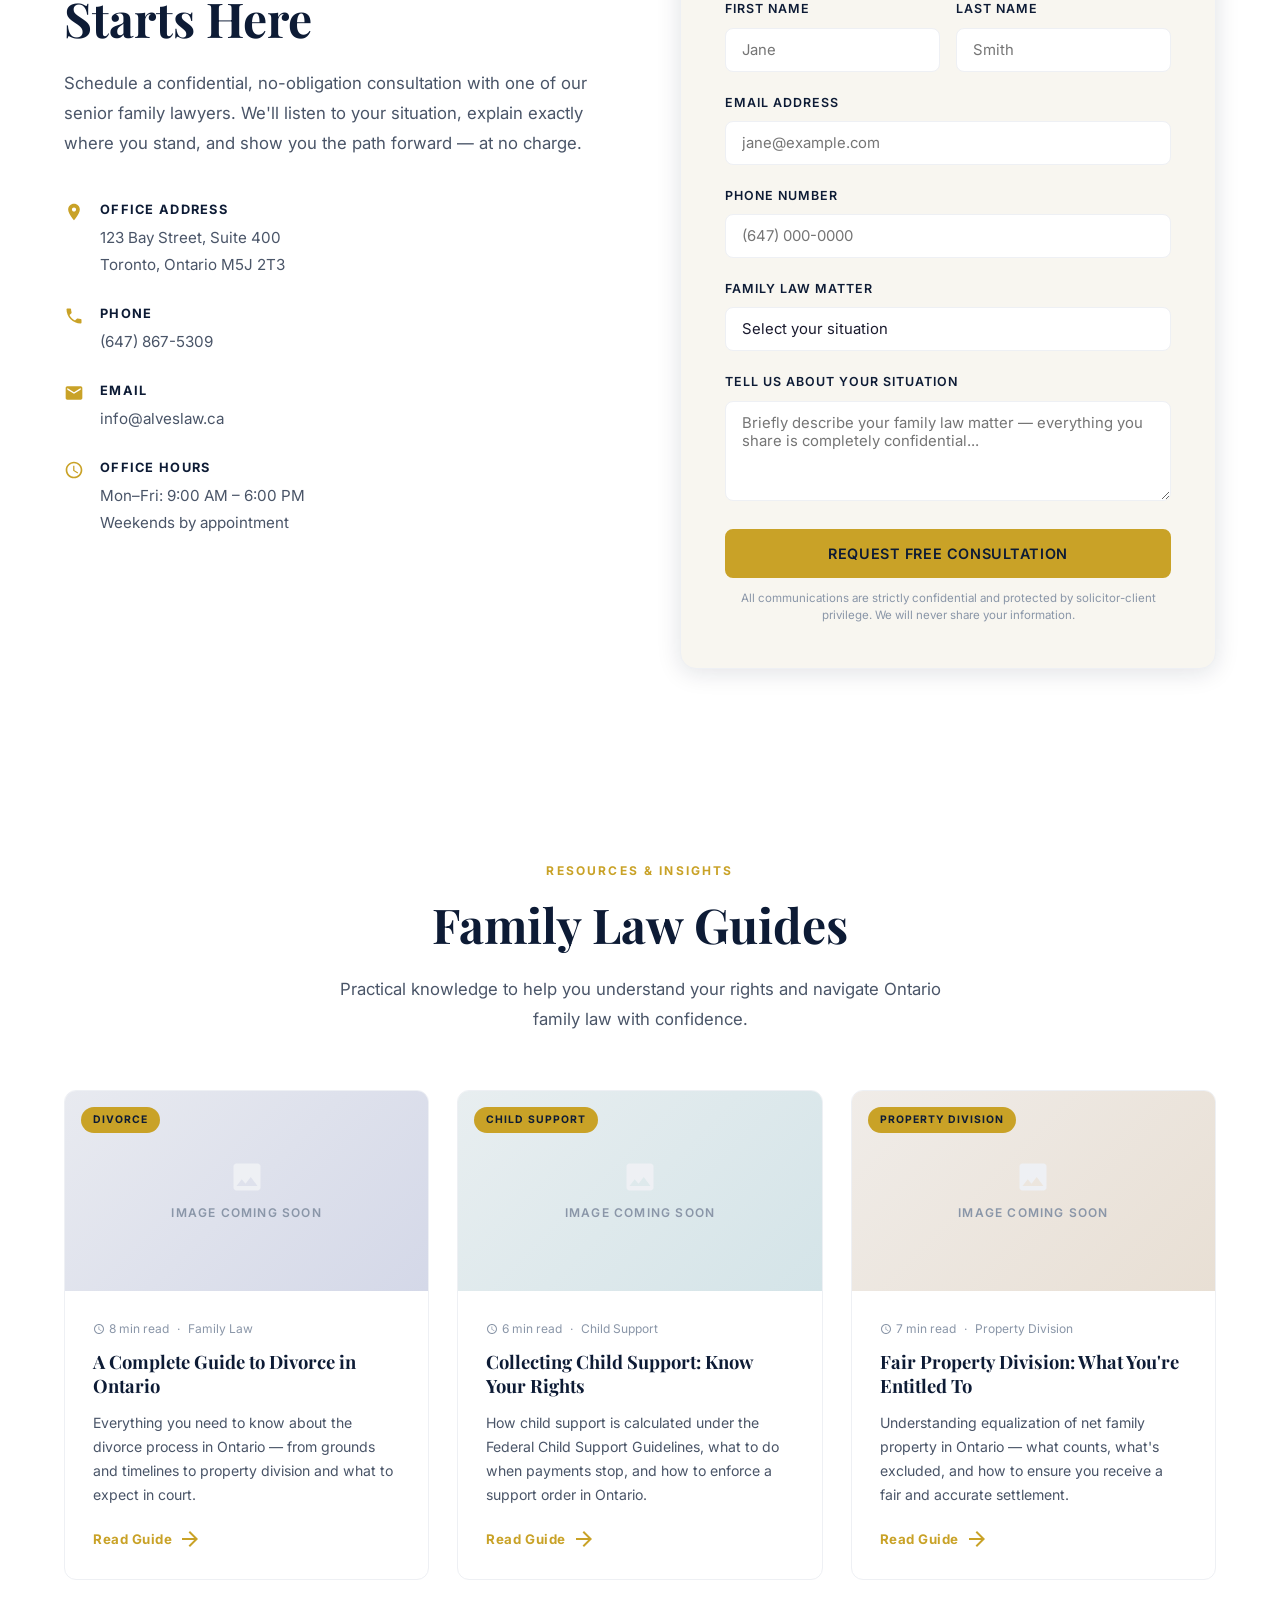
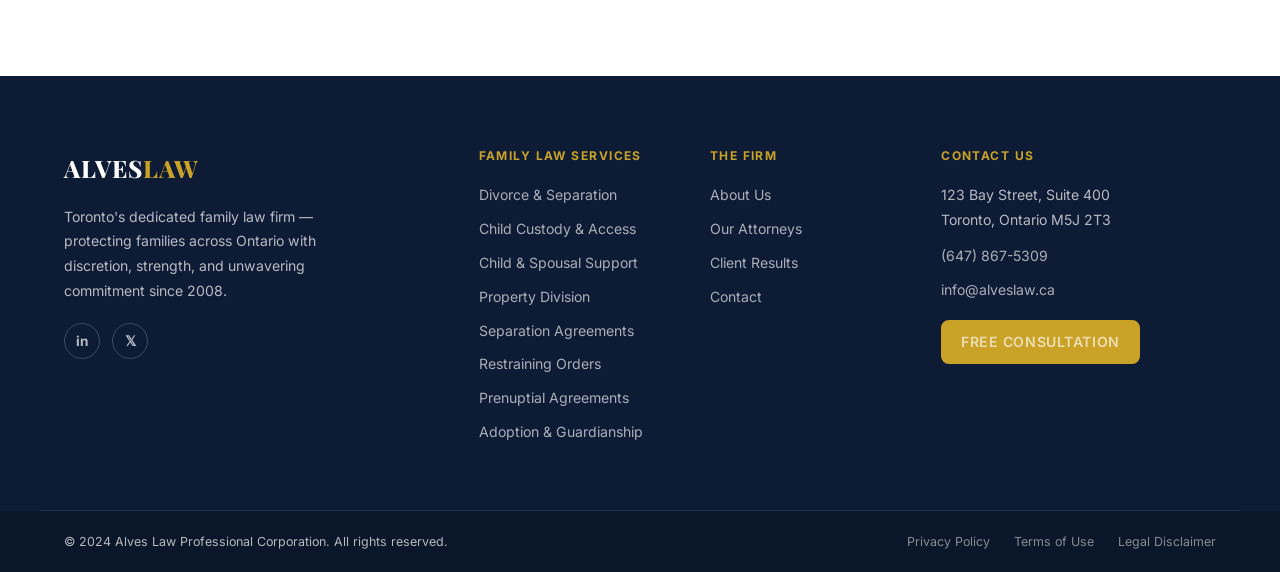
==== commit 3c447f4f: "Restore original hero; add Insights section with 3 placeholder cards - Hero: restored original navy " ====
--- a/index.html
+++ b/index.html
@@ -47,6 +47,24 @@
 
   <!-- ─── HERO ────────────────────────────────────────────────── -->
   <section class="hero">
+    <div class="hero__overlay"></div>
+    <div class="hero__particles" id="particles"></div>
+    <div class="container hero__content">
+      <div class="hero__badge">Family Law · Established 2008 · Toronto, Ontario</div>
+      <h1 class="hero__headline">
+        Protecting Your Family.<br />Securing Your Future.
+      </h1>
+      <p class="hero__sub">
+        When your family is at the centre of a legal dispute, you deserve an advocate who
+        fights with both the heart to understand and the skill to win. Alves Law is Toronto's
+        dedicated family law firm.
+      </p>
+      <div class="hero__cta">
+        <a href="#contact" class="btn btn--primary">Schedule a Free Consultation</a>
+        <a href="#services" class="btn btn--ghost">Our Family Law Services</a>
+      </div>
+    </div>
+    <div class="hero__scroll"><span></span></div>
   </section>
 
   <!-- ─── TRUST STRIP ─────────────────────────────────────────── -->
@@ -631,6 +649,78 @@
     </div>
   </section>
 
+  <!-- ─── INSIGHTS ───────────────────────────────────────────────── -->
+  <section class="insights">
+    <div class="container">
+      <div class="section-label center">Resources &amp; Insights</div>
+      <h2 class="section-title center">Family Law Guides</h2>
+      <p class="section-sub">Practical knowledge to help you understand your rights and navigate Ontario family law with confidence.</p>
+      <div class="insights__grid">
+
+        <div class="insight-card">
+          <div class="insight-card__image insight-card__image-1">
+            <span class="insight-card__category">Divorce</span>
+            <div class="insight-card__image-placeholder">
+              <svg viewBox="0 0 24 24"><path d="M21 19V5c0-1.1-.9-2-2-2H5c-1.1 0-2 .9-2 2v14c0 1.1.9 2 2 2h14c1.1 0 2-.9 2-2zM8.5 13.5l2.5 3.01L14.5 12l4.5 6H5l3.5-4.5z"/></svg>
+              Image Coming Soon
+            </div>
+          </div>
+          <div class="insight-card__body">
+            <div class="insight-card__meta">
+              <span><svg viewBox="0 0 24 24"><path d="M11.99 2C6.47 2 2 6.48 2 12s4.47 10 9.99 10C17.52 22 22 17.52 22 12S17.52 2 11.99 2zM12 20c-4.42 0-8-3.58-8-8s3.58-8 8-8 8 3.58 8 8-3.58 8-8 8zm.5-13H11v6l5.25 3.15.75-1.23-4.5-2.67V7z"/></svg>8 min read</span>
+              <span>·</span>
+              <span>Family Law</span>
+            </div>
+            <h3>A Complete Guide to Divorce in Ontario</h3>
+            <p>Everything you need to know about the divorce process in Ontario — from grounds and timelines to property division and what to expect in court.</p>
+            <a href="#" class="insight-card__link">Read Guide <svg viewBox="0 0 24 24"><path d="M12 4l-1.41 1.41L16.17 11H4v2h12.17l-5.58 5.59L12 20l8-8z"/></svg></a>
+          </div>
+        </div>
+
+        <div class="insight-card">
+          <div class="insight-card__image insight-card__image-2">
+            <span class="insight-card__category">Child Support</span>
+            <div class="insight-card__image-placeholder">
+              <svg viewBox="0 0 24 24"><path d="M21 19V5c0-1.1-.9-2-2-2H5c-1.1 0-2 .9-2 2v14c0 1.1.9 2 2 2h14c1.1 0 2-.9 2-2zM8.5 13.5l2.5 3.01L14.5 12l4.5 6H5l3.5-4.5z"/></svg>
+              Image Coming Soon
+            </div>
+          </div>
+          <div class="insight-card__body">
+            <div class="insight-card__meta">
+              <span><svg viewBox="0 0 24 24"><path d="M11.99 2C6.47 2 2 6.48 2 12s4.47 10 9.99 10C17.52 22 22 17.52 22 12S17.52 2 11.99 2zM12 20c-4.42 0-8-3.58-8-8s3.58-8 8-8 8 3.58 8 8-3.58 8-8 8zm.5-13H11v6l5.25 3.15.75-1.23-4.5-2.67V7z"/></svg>6 min read</span>
+              <span>·</span>
+              <span>Child Support</span>
+            </div>
+            <h3>Collecting Child Support: Know Your Rights</h3>
+            <p>How child support is calculated under the Federal Child Support Guidelines, what to do when payments stop, and how to enforce a support order in Ontario.</p>
+            <a href="#" class="insight-card__link">Read Guide <svg viewBox="0 0 24 24"><path d="M12 4l-1.41 1.41L16.17 11H4v2h12.17l-5.58 5.59L12 20l8-8z"/></svg></a>
+          </div>
+        </div>
+
+        <div class="insight-card">
+          <div class="insight-card__image insight-card__image-3">
+            <span class="insight-card__category">Property Division</span>
+            <div class="insight-card__image-placeholder">
+              <svg viewBox="0 0 24 24"><path d="M21 19V5c0-1.1-.9-2-2-2H5c-1.1 0-2 .9-2 2v14c0 1.1.9 2 2 2h14c1.1 0 2-.9 2-2zM8.5 13.5l2.5 3.01L14.5 12l4.5 6H5l3.5-4.5z"/></svg>
+              Image Coming Soon
+            </div>
+          </div>
+          <div class="insight-card__body">
+            <div class="insight-card__meta">
+              <span><svg viewBox="0 0 24 24"><path d="M11.99 2C6.47 2 2 6.48 2 12s4.47 10 9.99 10C17.52 22 22 17.52 22 12S17.52 2 11.99 2zM12 20c-4.42 0-8-3.58-8-8s3.58-8 8-8 8 3.58 8 8-3.58 8-8 8zm.5-13H11v6l5.25 3.15.75-1.23-4.5-2.67V7z"/></svg>7 min read</span>
+              <span>·</span>
+              <span>Property Division</span>
+            </div>
+            <h3>Fair Property Division: What You're Entitled To</h3>
+            <p>Understanding equalization of net family property in Ontario — what counts, what's excluded, and how to ensure you receive a fair and accurate settlement.</p>
+            <a href="#" class="insight-card__link">Read Guide <svg viewBox="0 0 24 24"><path d="M12 4l-1.41 1.41L16.17 11H4v2h12.17l-5.58 5.59L12 20l8-8z"/></svg></a>
+          </div>
+        </div>
+
+      </div>
+    </div>
+  </section>
+
   <!-- ─── FOOTER ───────────────────────────────────────────────── -->
   <footer class="footer">
     <div class="container footer__inner">
--- a/css/style.css
+++ b/css/style.css
@@ -248,9 +248,193 @@
 
 /* ─── HERO ─────────────────────────────────────────────────────── */
 .hero {
+  position: relative;
+  min-height: 92vh;
+  display: flex;
+  align-items: center;
+  background:
+    linear-gradient(to right, rgba(13,27,53,0.92) 0%, rgba(13,27,53,0.7) 60%, rgba(13,27,53,0.4) 100%),
+    url('https://images.unsplash.com/photo-1589829545856-d10d557cf95f?w=1800&auto=format&fit=crop&q=80') center/cover no-repeat;
+  overflow: hidden;
+}
+.hero__overlay {
+  position: absolute;
+  inset: 0;
+  background: radial-gradient(ellipse at bottom left, rgba(201,162,39,0.08) 0%, transparent 60%);
+}
+.hero__particles {
+  position: absolute;
+  inset: 0;
+  pointer-events: none;
+}
+.hero__content {
+  position: relative;
+  z-index: 2;
+  max-width: 760px;
+  padding: 100px 24px;
+}
+.hero__badge {
+  display: inline-block;
+  background: rgba(201,162,39,0.15);
+  border: 1px solid rgba(201,162,39,0.4);
+  color: var(--gold);
+  padding: 6px 16px;
+  border-radius: 20px;
+  font-size: 0.75rem;
+  font-weight: 600;
+  letter-spacing: 0.1em;
+  text-transform: uppercase;
+  margin-bottom: 28px;
+}
+.hero__headline {
+  font-size: clamp(3rem, 6.5vw, 5.5rem);
+  color: var(--white);
+  font-weight: 800;
+  line-height: 1.1;
+  margin-bottom: 28px;
+}
+.hero__headline em { font-style: normal; color: var(--gold); }
+.hero__sub {
+  font-size: 1.15rem;
+  color: rgba(255,255,255,0.8);
+  max-width: 560px;
+  margin-bottom: 44px;
+  line-height: 1.85;
+}
+.hero__cta { display: flex; gap: 16px; flex-wrap: wrap; }
+.hero__scroll {
+  position: absolute;
+  bottom: 40px;
+  left: 50%;
+  transform: translateX(-50%);
+  display: flex;
+  flex-direction: column;
+  align-items: center;
+}
+.hero__scroll span {
+  width: 2px;
+  height: 48px;
+  background: linear-gradient(to bottom, transparent, rgba(255,255,255,0.5));
+  animation: scrollPulse 2s ease-in-out infinite;
+}
+@keyframes scrollPulse {
+  0%,100% { opacity: 0; transform: scaleY(0) translateY(-20px); }
+  50% { opacity: 1; transform: scaleY(1) translateY(0); }
+}
+
+/* ─── INSIGHTS ───────────────────────────────────────────────── */
+.insights {
+  padding: 96px 0;
+  background: var(--white);
+}
+.insights__grid {
+  display: grid;
+  grid-template-columns: repeat(3, 1fr);
+  gap: 28px;
+  margin-top: 0;
+}
+.insight-card {
+  border-radius: 12px;
+  overflow: hidden;
+  border: 1px solid var(--gray-light);
+  background: var(--white);
+  transition: var(--transition);
+  display: flex;
+  flex-direction: column;
+}
+.insight-card:hover {
+  box-shadow: var(--shadow-lg);
+  transform: translateY(-6px);
+  border-color: rgba(201,162,39,0.3);
+}
+.insight-card__image {
+  height: 200px;
+  background: var(--off-white);
+  position: relative;
+  overflow: hidden;
+  display: flex;
+  align-items: center;
+  justify-content: center;
+}
+.insight-card__image-placeholder {
   width: 100%;
-  background: url('../images/hero-team.png') center/cover no-repeat;
-  aspect-ratio: 16 / 7;
+  height: 100%;
+  display: flex;
+  align-items: center;
+  justify-content: center;
+  font-size: 0.75rem;
+  font-weight: 600;
+  letter-spacing: 0.1em;
+  text-transform: uppercase;
+  color: var(--gray);
+  gap: 8px;
+  flex-direction: column;
+}
+.insight-card__image-placeholder svg {
+  width: 36px;
+  height: 36px;
+  color: var(--gray-light);
+}
+.insight-card__image-1 { background: linear-gradient(135deg, #e8eaf0 0%, #d4d8e8 100%); }
+.insight-card__image-2 { background: linear-gradient(135deg, #e8eef0 0%, #d4e4e8 100%); }
+.insight-card__image-3 { background: linear-gradient(135deg, #f0ece8 0%, #e8dfd4 100%); }
+.insight-card__category {
+  display: inline-block;
+  position: absolute;
+  top: 16px;
+  left: 16px;
+  background: var(--gold);
+  color: var(--navy);
+  font-size: 0.65rem;
+  font-weight: 700;
+  text-transform: uppercase;
+  letter-spacing: 0.1em;
+  padding: 4px 12px;
+  border-radius: 20px;
+}
+.insight-card__body {
+  padding: 28px;
+  flex: 1;
+  display: flex;
+  flex-direction: column;
+}
+.insight-card__meta {
+  font-size: 0.75rem;
+  color: var(--gray);
+  margin-bottom: 10px;
+  display: flex;
+  align-items: center;
+  gap: 8px;
+}
+.insight-card__meta span { display: flex; align-items: center; gap: 4px; }
+.insight-card__meta svg { width: 12px; height: 12px; }
+.insight-card h3 {
+  font-size: 1.15rem;
+  color: var(--navy);
+  margin-bottom: 12px;
+  line-height: 1.35;
+}
+.insight-card p {
+  font-size: 0.88rem;
+  color: var(--text-light);
+  line-height: 1.7;
+  flex: 1;
+  margin-bottom: 20px;
+}
+.insight-card__link {
+  font-size: 0.83rem;
+  font-weight: 700;
+  color: var(--gold);
+  letter-spacing: 0.04em;
+  display: flex;
+  align-items: center;
+  gap: 6px;
+  transition: gap var(--transition);
+}
+.insight-card__link:hover { gap: 10px; }
+
+@media (max-width: 768px) {
+  .insights__grid { grid-template-columns: 1fr; }
 }
 
 /* ─── TRUST STRIP ──────────────────────────────────────────────── */
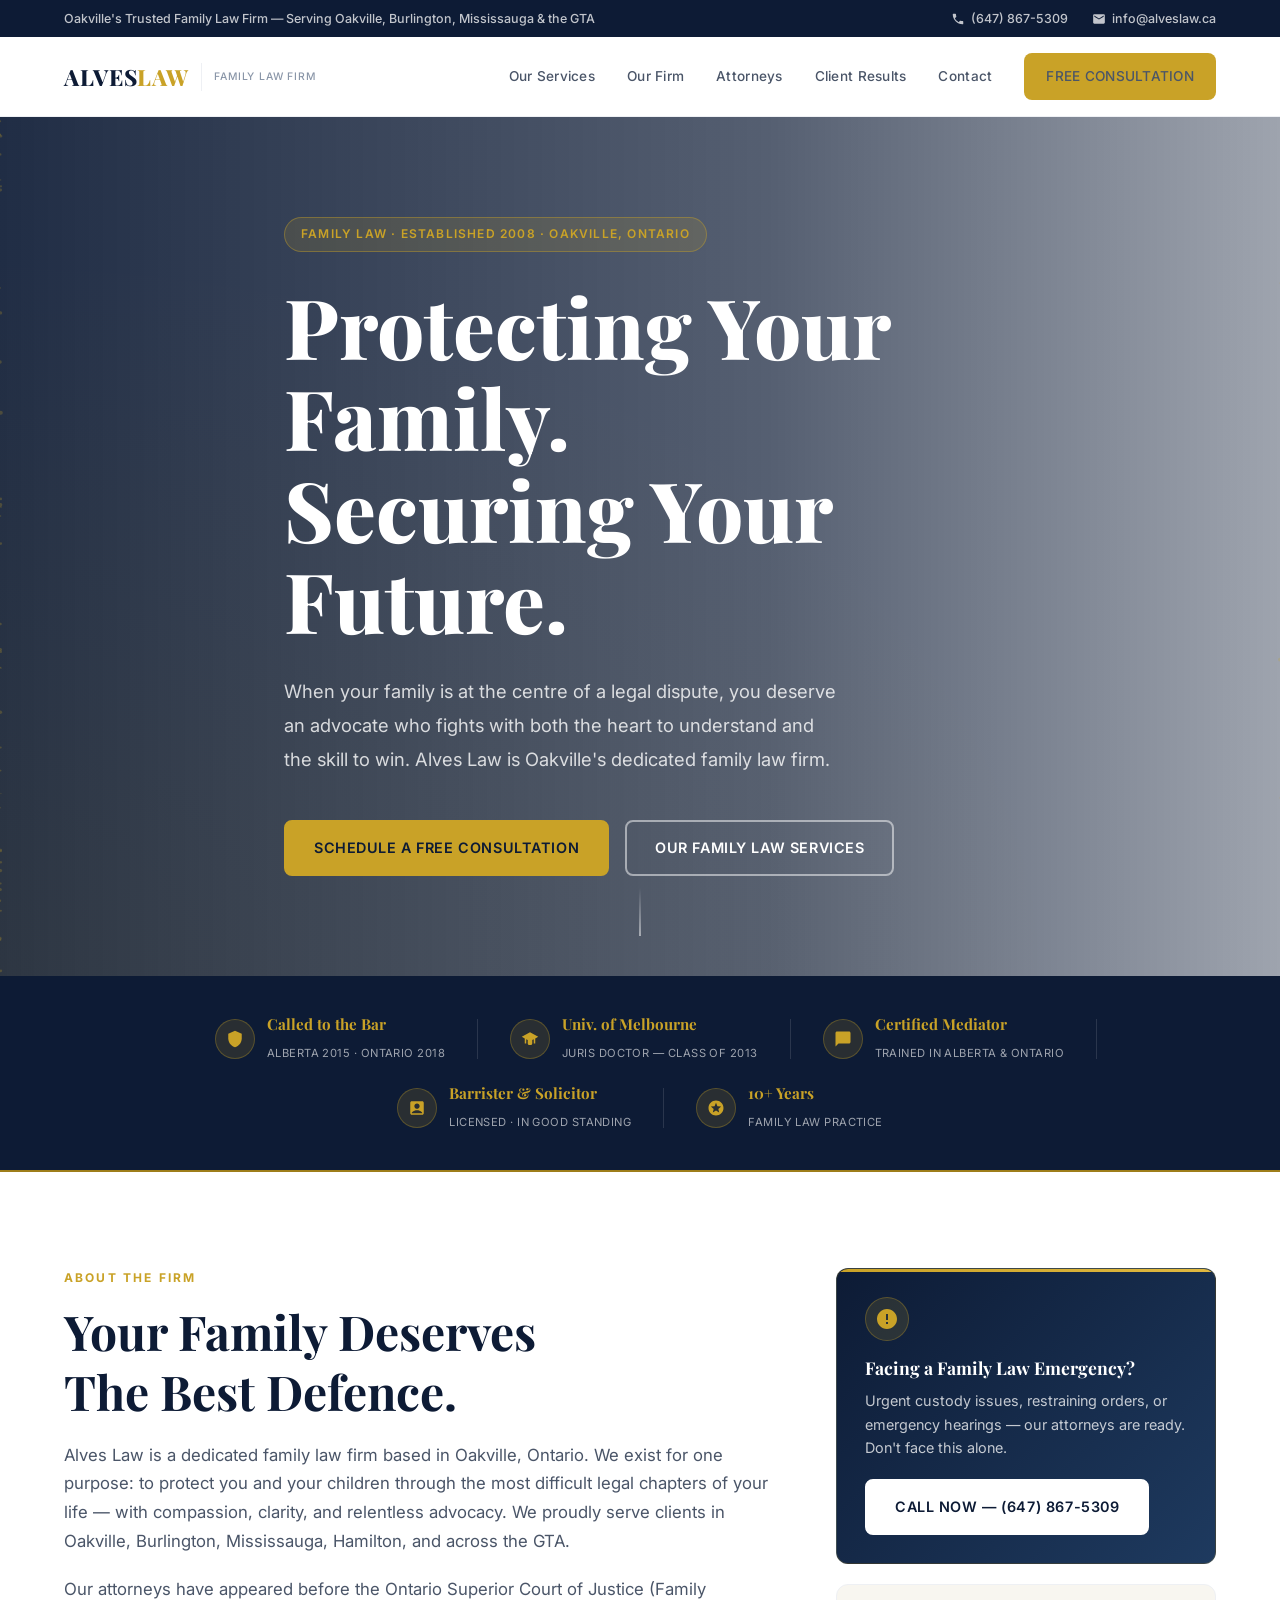
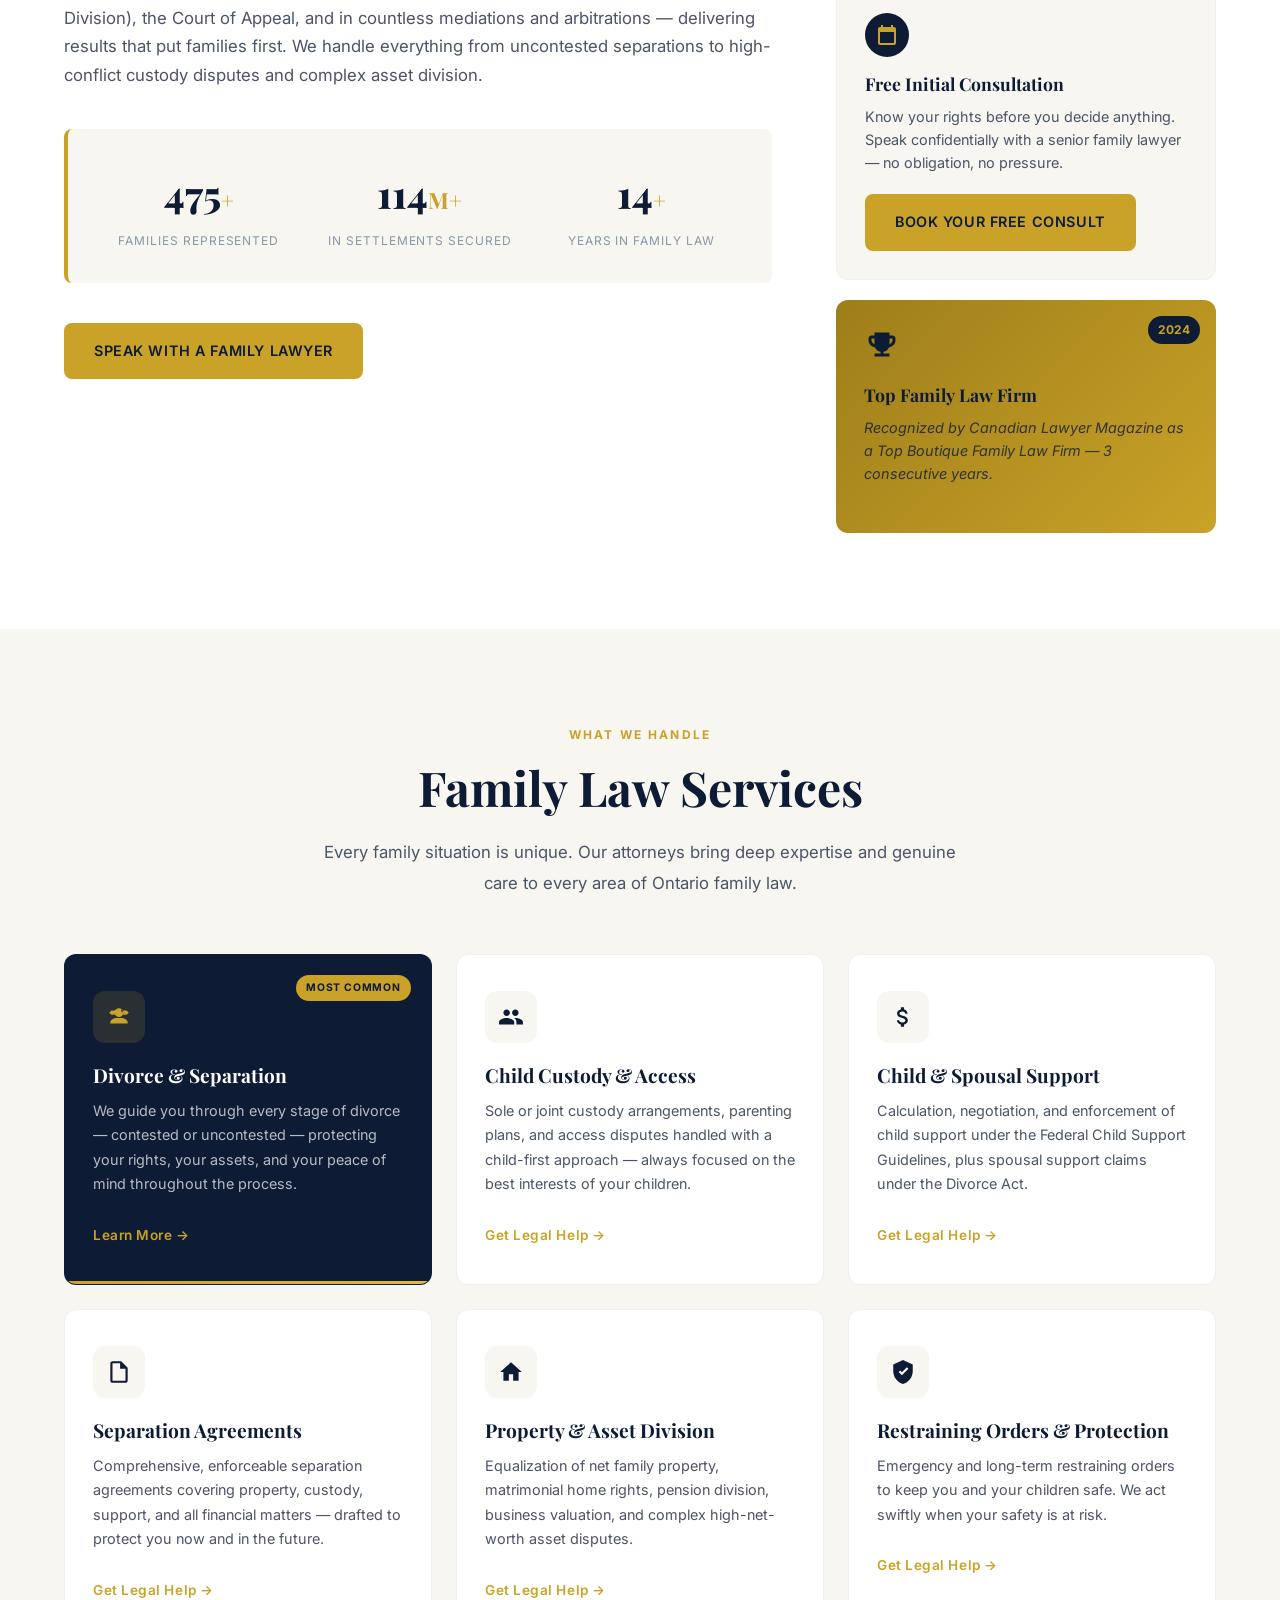
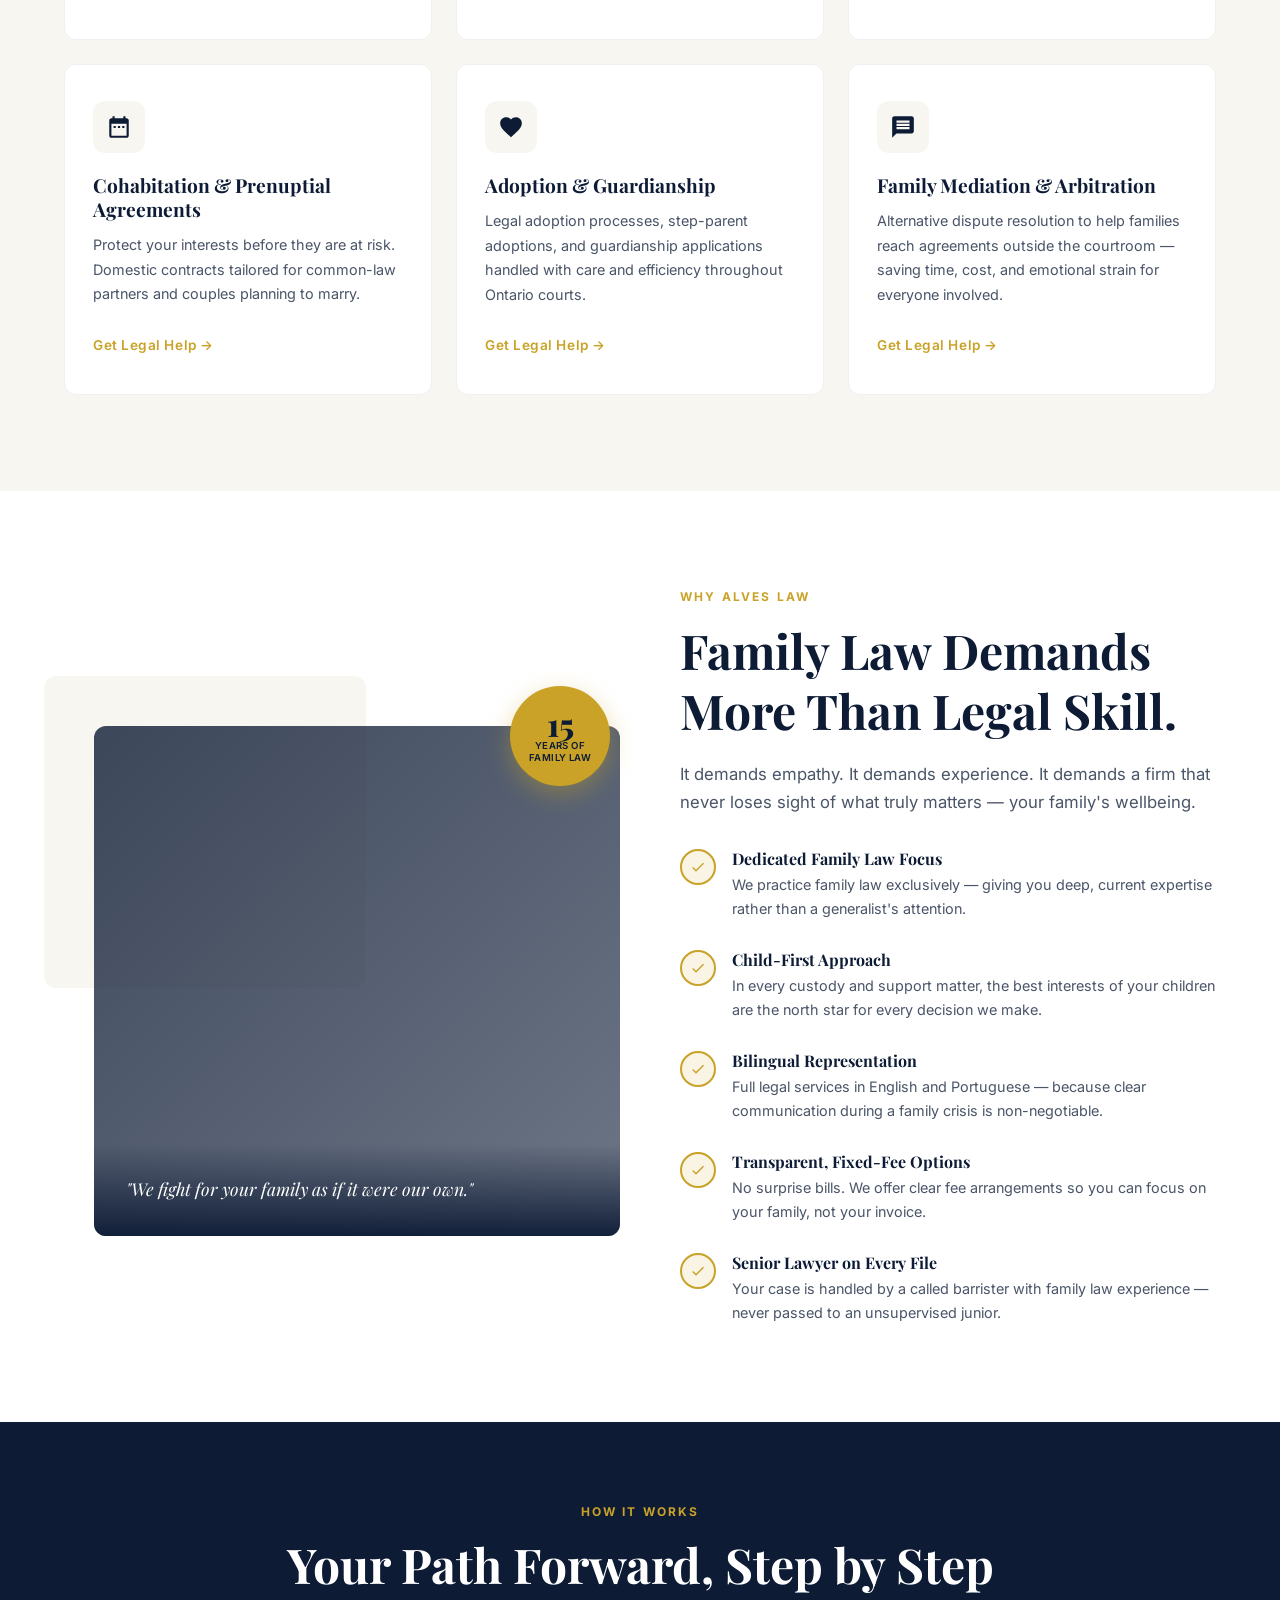
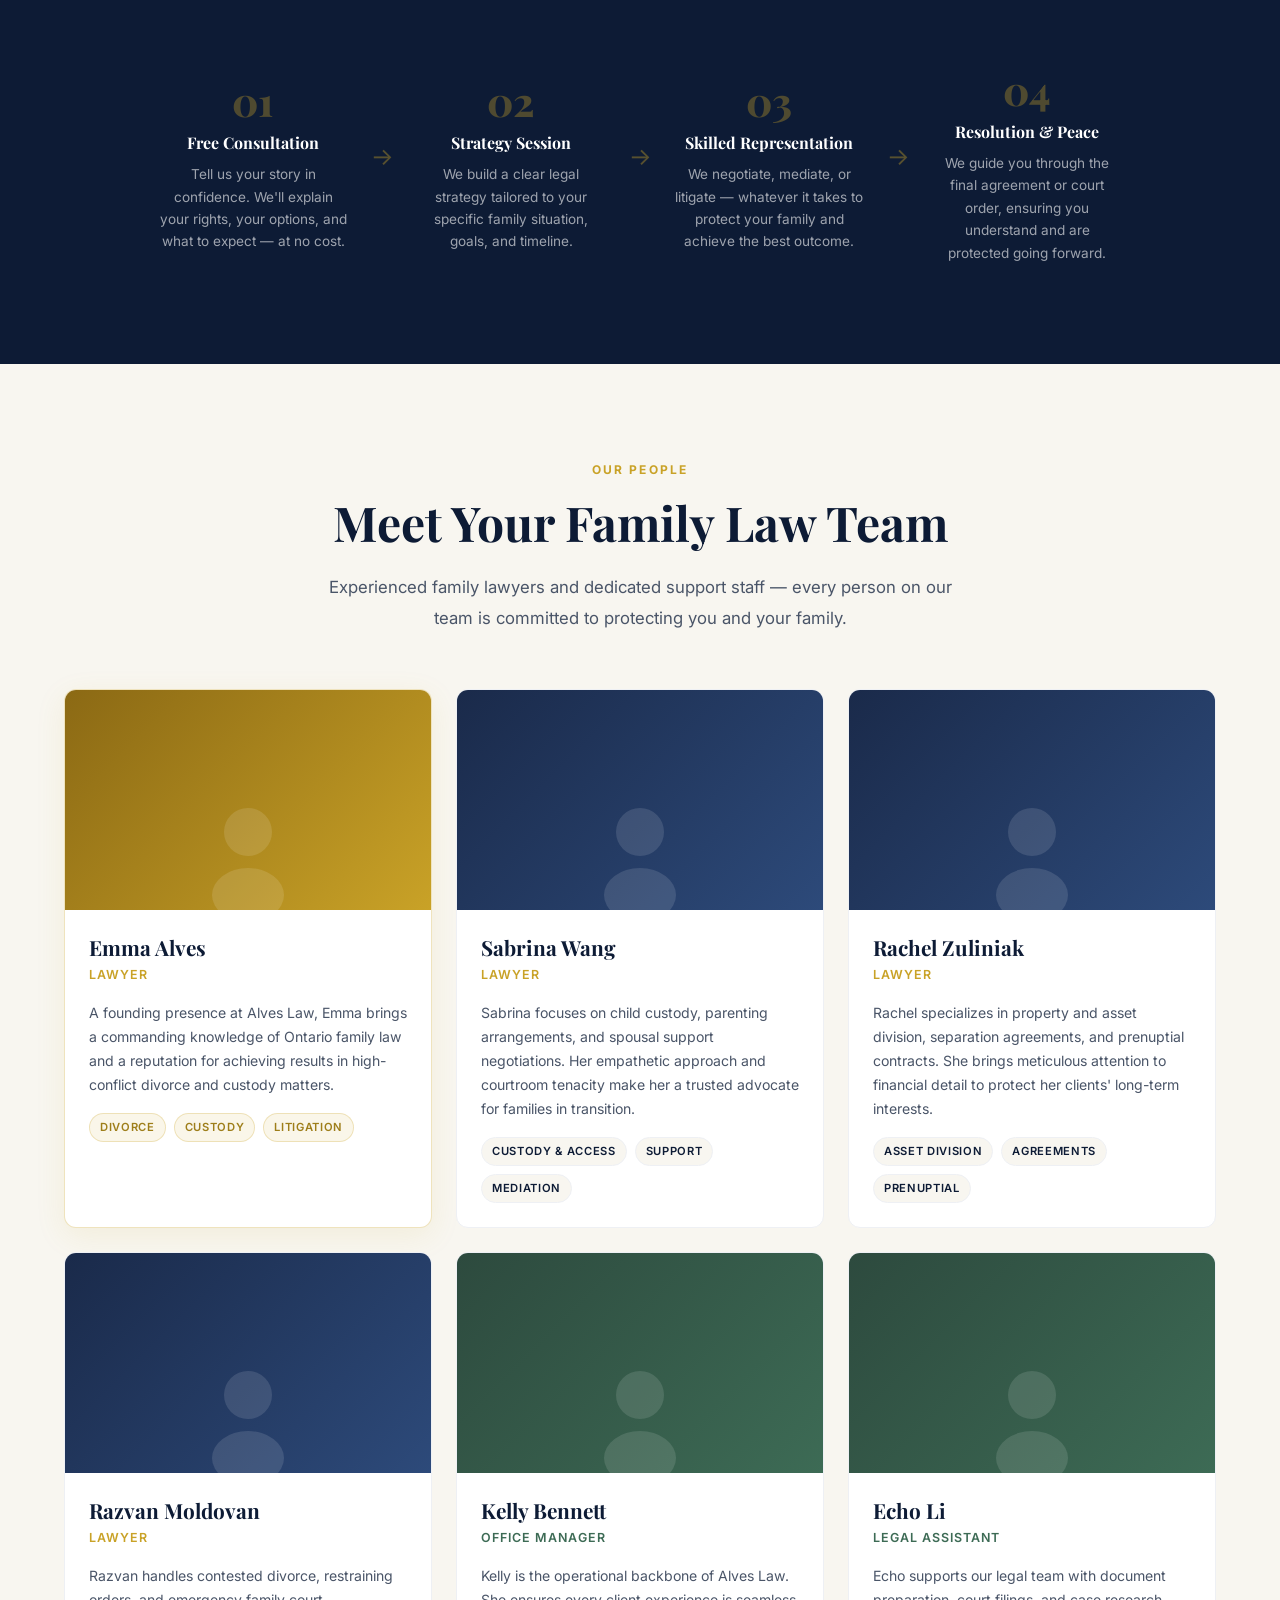
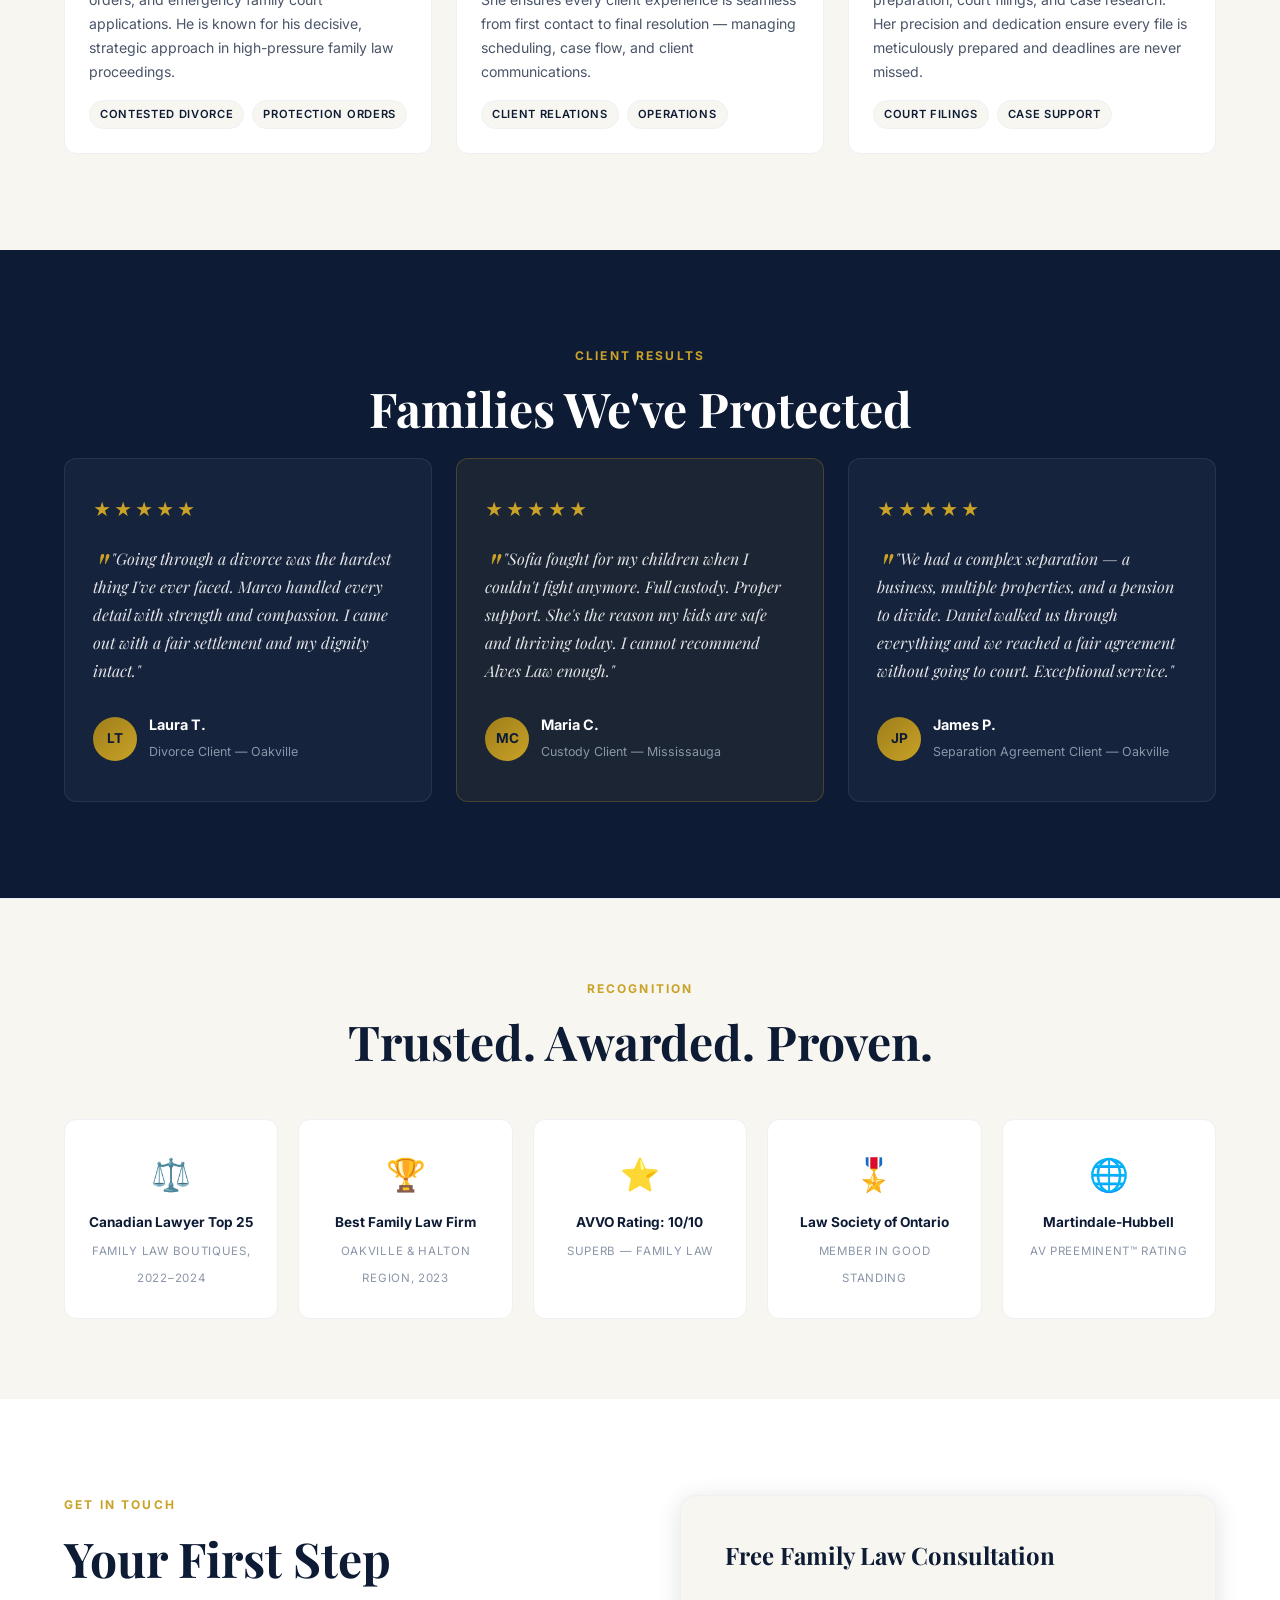
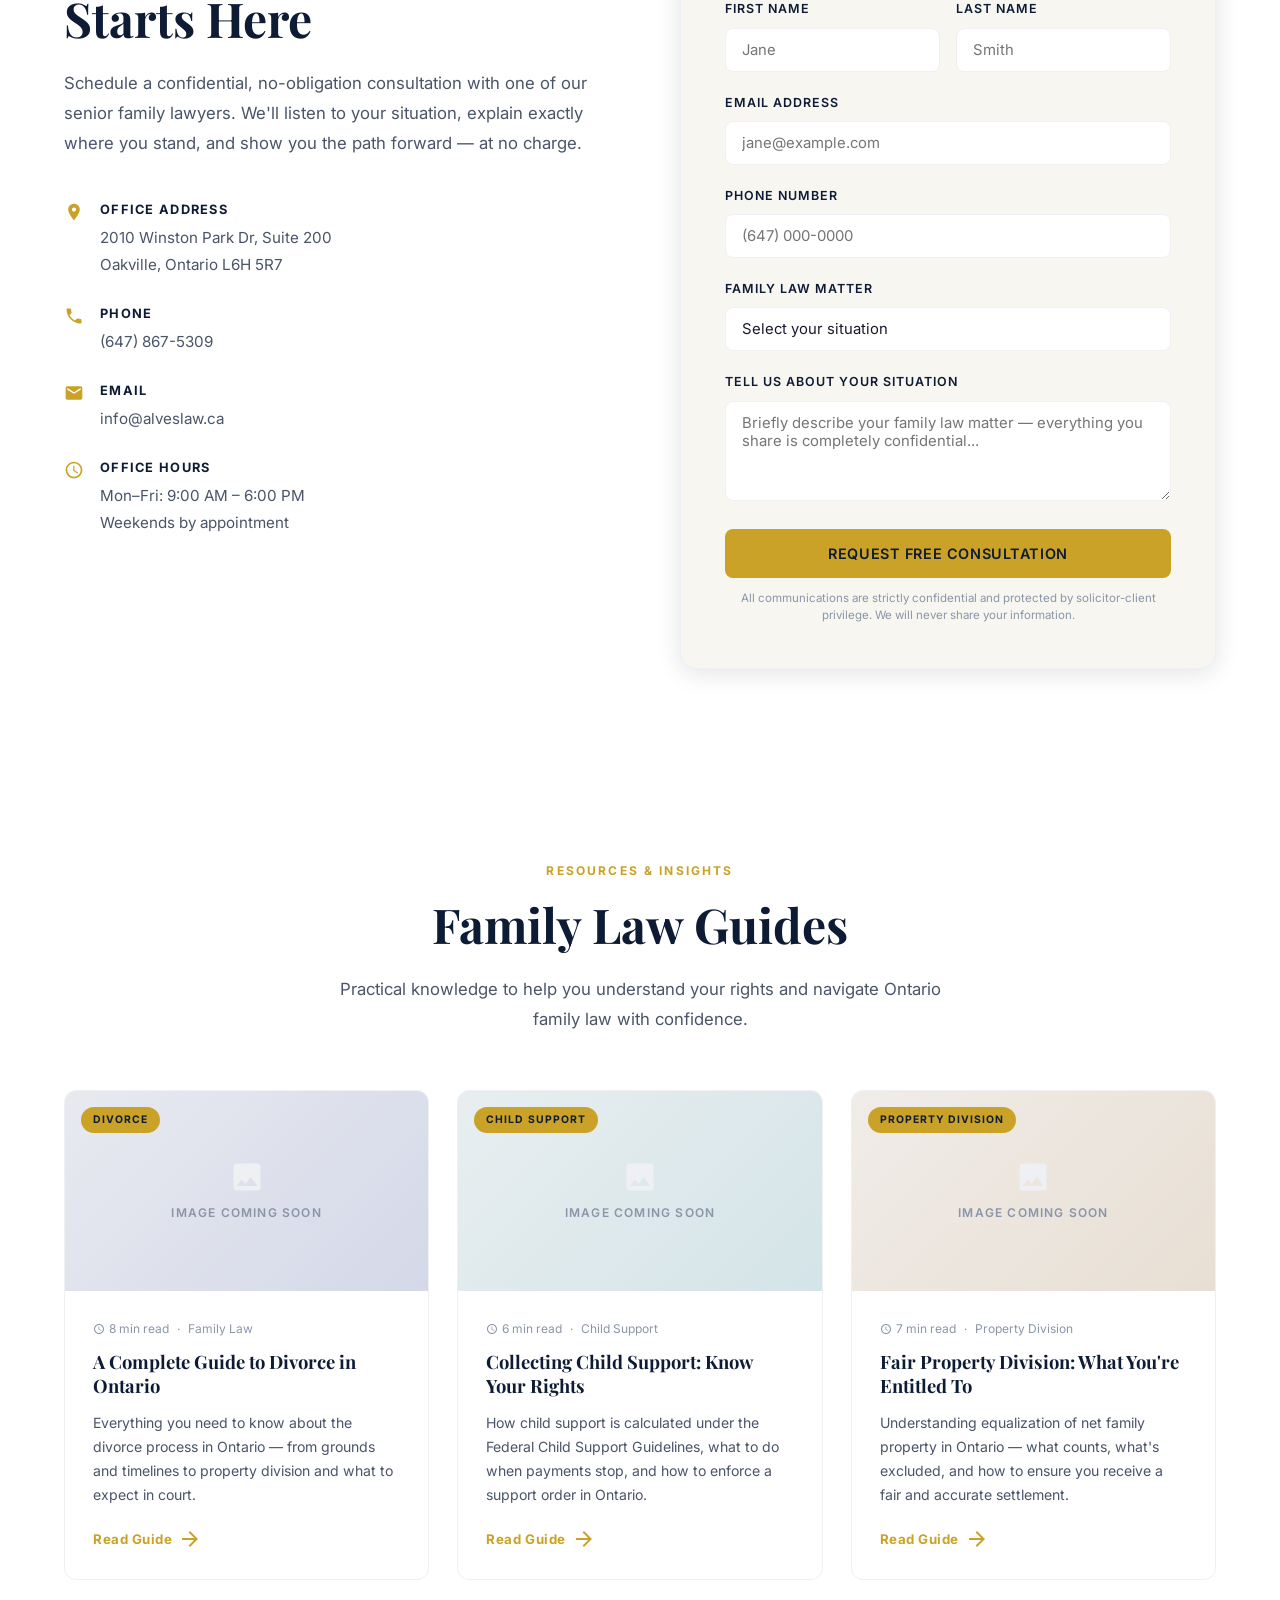
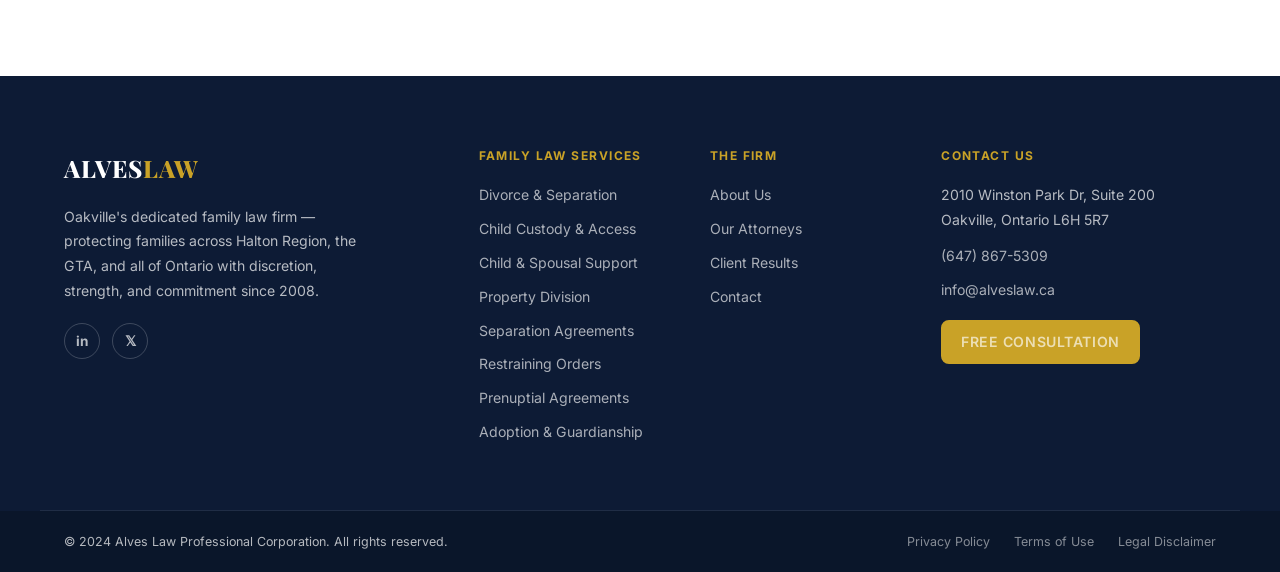
==== commit 9fd521f9: "Optimize homepage and divorce page for Oakville local SEO - Title tags: Toronto → Oakville on both p" ====
--- a/index.html
+++ b/index.html
@@ -3,8 +3,8 @@
 <head>
   <meta charset="UTF-8" />
   <meta name="viewport" content="width=device-width, initial-scale=1.0" />
-  <meta name="description" content="Alves Law — Toronto's premier family law firm. Divorce, custody, support, and separation handled with discretion, strength, and unwavering advocacy." />
-  <title>Alves Law | Family Law Firm — Toronto, Ontario</title>
+  <meta name="description" content="Alves Law — Oakville's trusted family law firm. Divorce, custody, child support, and separation agreements handled by experienced Ontario family lawyers. Serving Oakville, Burlington, Mississauga & the GTA." />
+  <title>Alves Law | Family Law Firm — Oakville, Ontario</title>
   <link rel="preconnect" href="https://fonts.googleapis.com" />
   <link rel="preconnect" href="https://fonts.gstatic.com" crossorigin />
   <link href="https://fonts.googleapis.com/css2?family=Playfair+Display:wght@400;600;700;800&family=Inter:wght@300;400;500;600&display=swap" rel="stylesheet" />
@@ -15,7 +15,7 @@
   <!-- ─── TOP BAR ─────────────────────────────────────────────── -->
   <div class="top-bar">
     <div class="container top-bar__inner">
-      <span>Toronto's Trusted Family Law Firm — Serving All of Ontario</span>
+      <span>Oakville's Trusted Family Law Firm — Serving Oakville, Burlington, Mississauga &amp; the GTA</span>
       <div class="top-bar__right">
         <a href="tel:+16478675309"><svg viewBox="0 0 24 24"><path d="M6.6 10.8c1.4 2.8 3.8 5.1 6.6 6.6l2.2-2.2c.3-.3.7-.4 1-.2 1.1.4 2.3.6 3.6.6.6 0 1 .4 1 1V20c0 .6-.4 1-1 1-9.4 0-17-7.6-17-17 0-.6.4-1 1-1h3.5c.6 0 1 .4 1 1 0 1.3.2 2.5.6 3.6.1.3 0 .7-.2 1L6.6 10.8z"/></svg>(647) 867-5309</a>
         <a href="mailto:info@alveslaw.ca"><svg viewBox="0 0 24 24"><path d="M20 4H4c-1.1 0-2 .9-2 2v12c0 1.1.9 2 2 2h16c1.1 0 2-.9 2-2V6c0-1.1-.9-2-2-2zm0 4l-8 5-8-5V6l8 5 8-5v2z"/></svg>info@alveslaw.ca</a>
@@ -50,13 +50,13 @@
     <div class="hero__overlay"></div>
     <div class="hero__particles" id="particles"></div>
     <div class="container hero__content">
-      <div class="hero__badge">Family Law · Established 2008 · Toronto, Ontario</div>
+      <div class="hero__badge">Family Law · Established 2008 · Oakville, Ontario</div>
       <h1 class="hero__headline">
         Protecting Your Family.<br />Securing Your Future.
       </h1>
       <p class="hero__sub">
         When your family is at the centre of a legal dispute, you deserve an advocate who
-        fights with both the heart to understand and the skill to win. Alves Law is Toronto's
+        fights with both the heart to understand and the skill to win. Alves Law is Oakville's
         dedicated family law firm.
       </p>
       <div class="hero__cta">
@@ -128,7 +128,7 @@
       <div class="intro__main">
         <div class="section-label">About the Firm</div>
         <h2 class="section-title">Your Family Deserves<br />The Best Defence.</h2>
-        <p>Alves Law is a dedicated family law firm based in Toronto, Ontario. We exist for one purpose: to protect you and your children through the most difficult legal chapters of your life — with compassion, clarity, and relentless advocacy.</p>
+        <p>Alves Law is a dedicated family law firm based in Oakville, Ontario. We exist for one purpose: to protect you and your children through the most difficult legal chapters of your life — with compassion, clarity, and relentless advocacy. We proudly serve clients in Oakville, Burlington, Mississauga, Hamilton, and across the GTA.</p>
         <p>Our attorneys have appeared before the Ontario Superior Court of Justice (Family Division), the Court of Appeal, and in countless mediations and arbitrations — delivering results that put families first. We handle everything from uncontested separations to high-conflict custody disputes and complex asset division.</p>
         <div class="intro__stats">
           <div class="stat">
@@ -494,7 +494,7 @@
             <div class="testimonial-card__avatar">LT</div>
             <div>
               <strong>Laura T.</strong>
-              <span>Divorce Client — Toronto</span>
+              <span>Divorce Client — Oakville</span>
             </div>
           </div>
         </div>
@@ -541,7 +541,7 @@
         <div class="award-badge">
           <div class="award-badge__icon">🏆</div>
           <strong>Best Family Law Firm</strong>
-          <span>Toronto, 2023</span>
+          <span>Oakville &amp; Halton Region, 2023</span>
         </div>
         <div class="award-badge">
           <div class="award-badge__icon">⭐</div>
@@ -574,7 +574,7 @@
             <svg viewBox="0 0 24 24"><path d="M12 2C8.13 2 5 5.13 5 9c0 5.25 7 13 7 13s7-7.75 7-13c0-3.87-3.13-7-7-7zm0 9.5c-1.38 0-2.5-1.12-2.5-2.5s1.12-2.5 2.5-2.5 2.5 1.12 2.5 2.5-1.12 2.5-2.5 2.5z"/></svg>
             <div>
               <strong>Office Address</strong>
-              <span>123 Bay Street, Suite 400<br/>Toronto, Ontario M5J 2T3</span>
+              <span>2010 Winston Park Dr, Suite 200<br/>Oakville, Ontario L6H 5R7</span>
             </div>
           </div>
           <div class="contact__detail-item">
@@ -726,7 +726,7 @@
     <div class="container footer__inner">
       <div class="footer__brand">
         <span class="logo__wordmark">ALVES<span>LAW</span></span>
-        <p>Toronto's dedicated family law firm — protecting families across Ontario with discretion, strength, and unwavering commitment since 2008.</p>
+        <p>Oakville's dedicated family law firm — protecting families across Halton Region, the GTA, and all of Ontario with discretion, strength, and commitment since 2008.</p>
         <div class="footer__social">
           <a href="#" aria-label="LinkedIn">in</a>
           <a href="#" aria-label="Twitter">𝕏</a>
@@ -752,7 +752,7 @@
       </div>
       <div class="footer__contact">
         <h4>Contact Us</h4>
-        <p>123 Bay Street, Suite 400<br/>Toronto, Ontario M5J 2T3</p>
+        <p>2010 Winston Park Dr, Suite 200<br/>Oakville, Ontario L6H 5R7</p>
         <a href="tel:+16478675309">(647) 867-5309</a>
         <a href="mailto:info@alveslaw.ca">info@alveslaw.ca</a>
         <a href="#contact" class="btn btn--gold btn--sm">Free Consultation</a>
